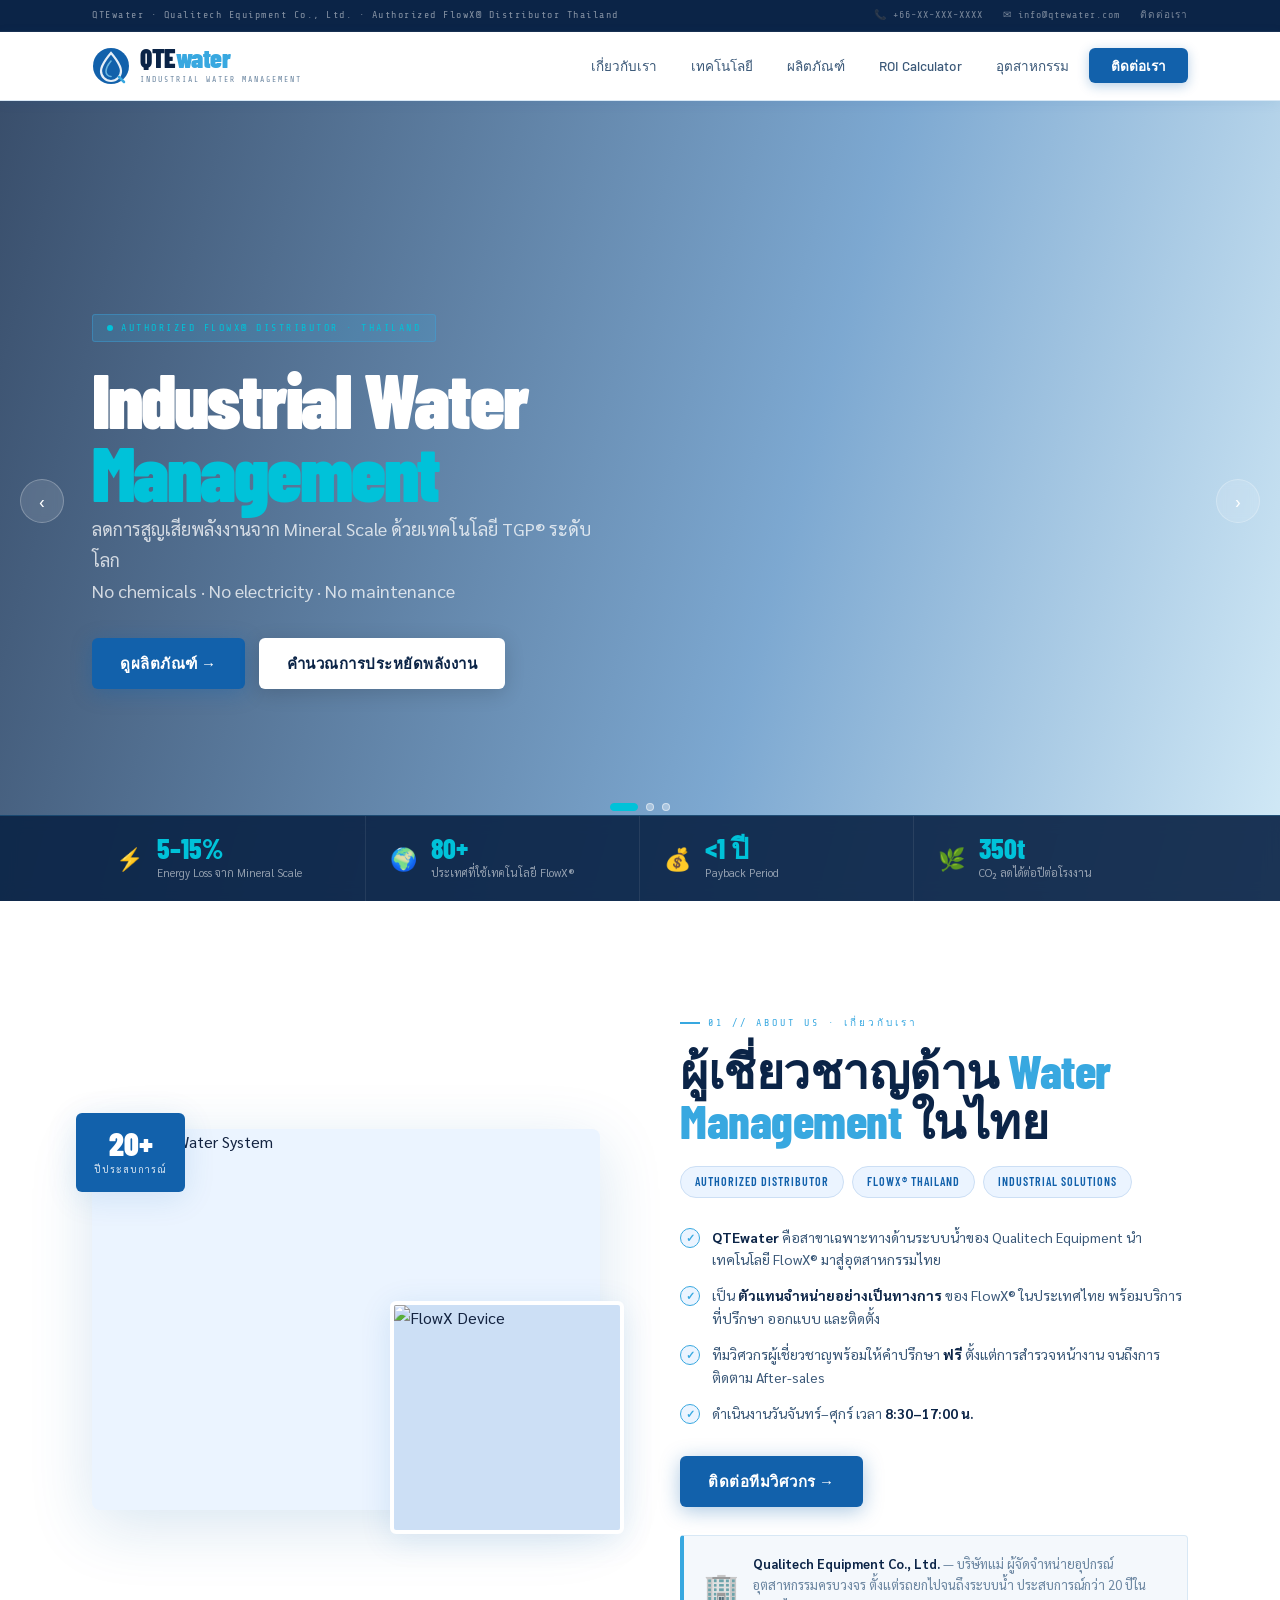
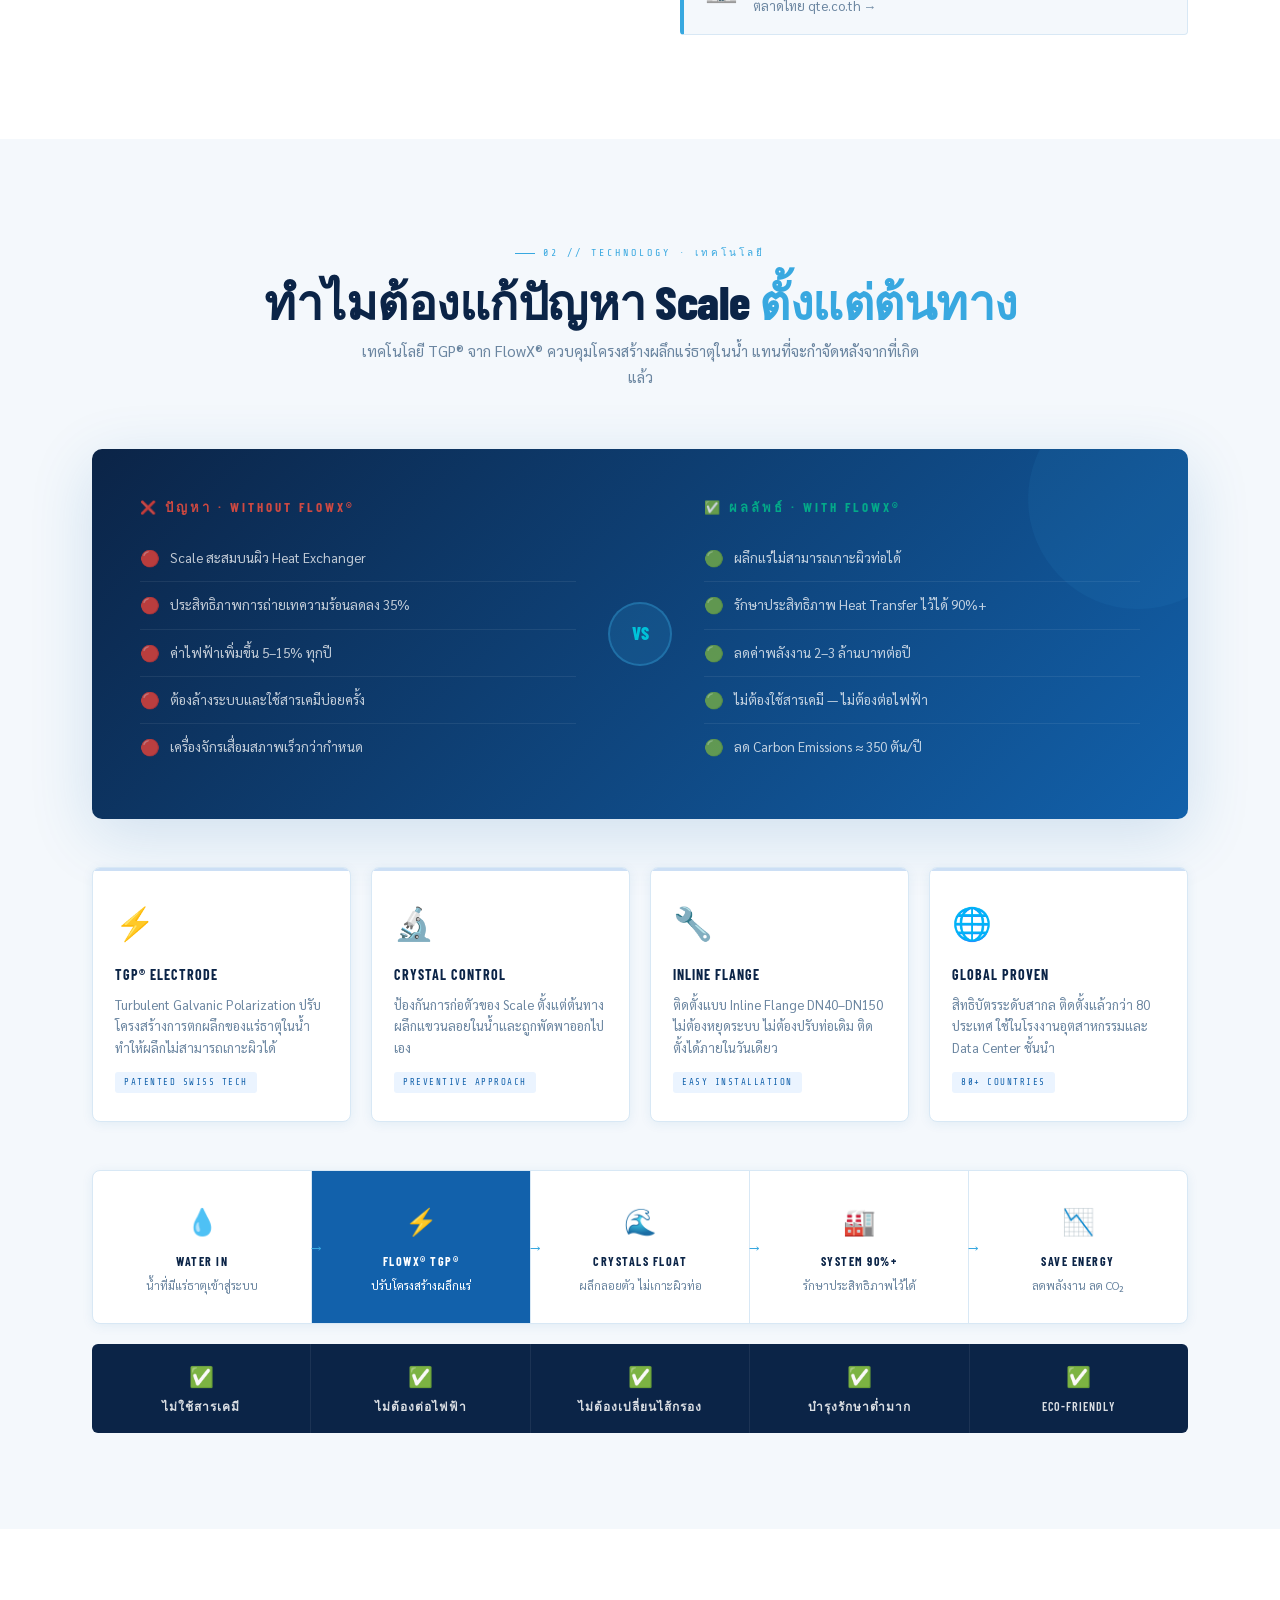
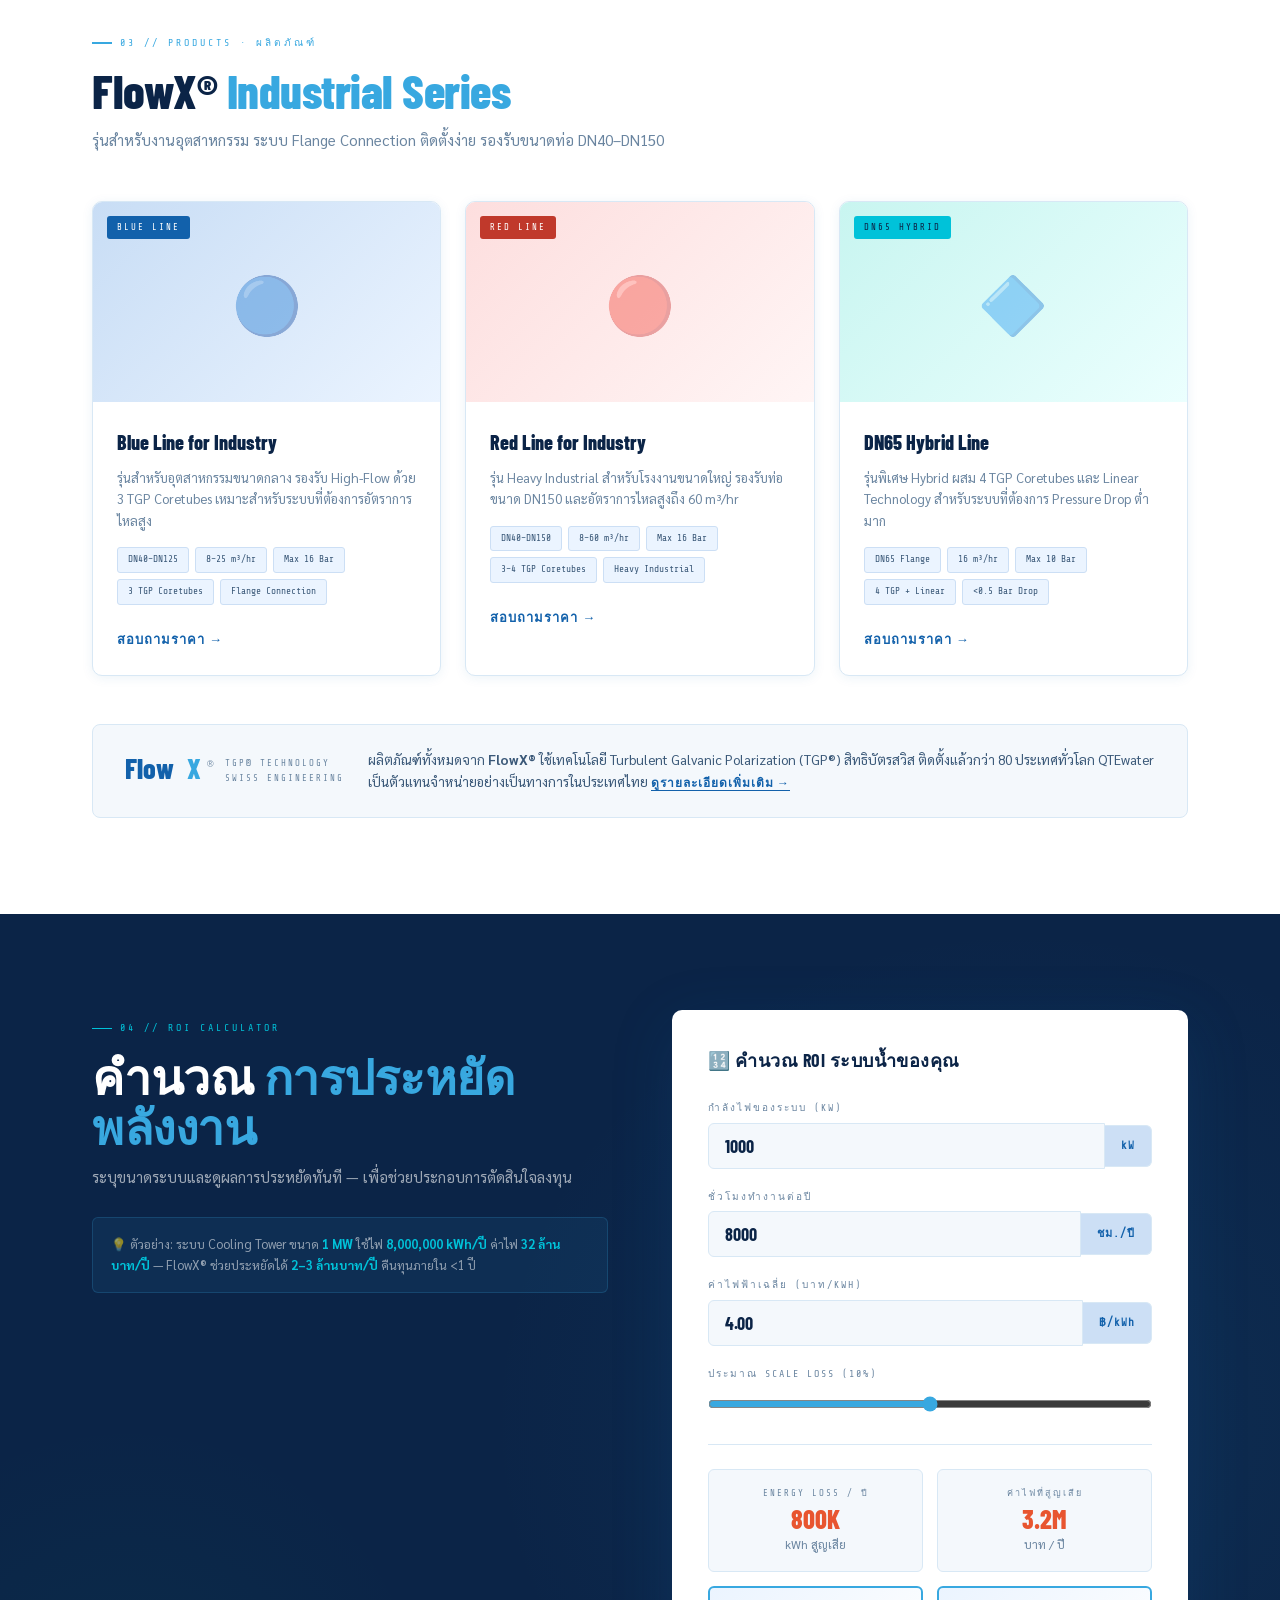
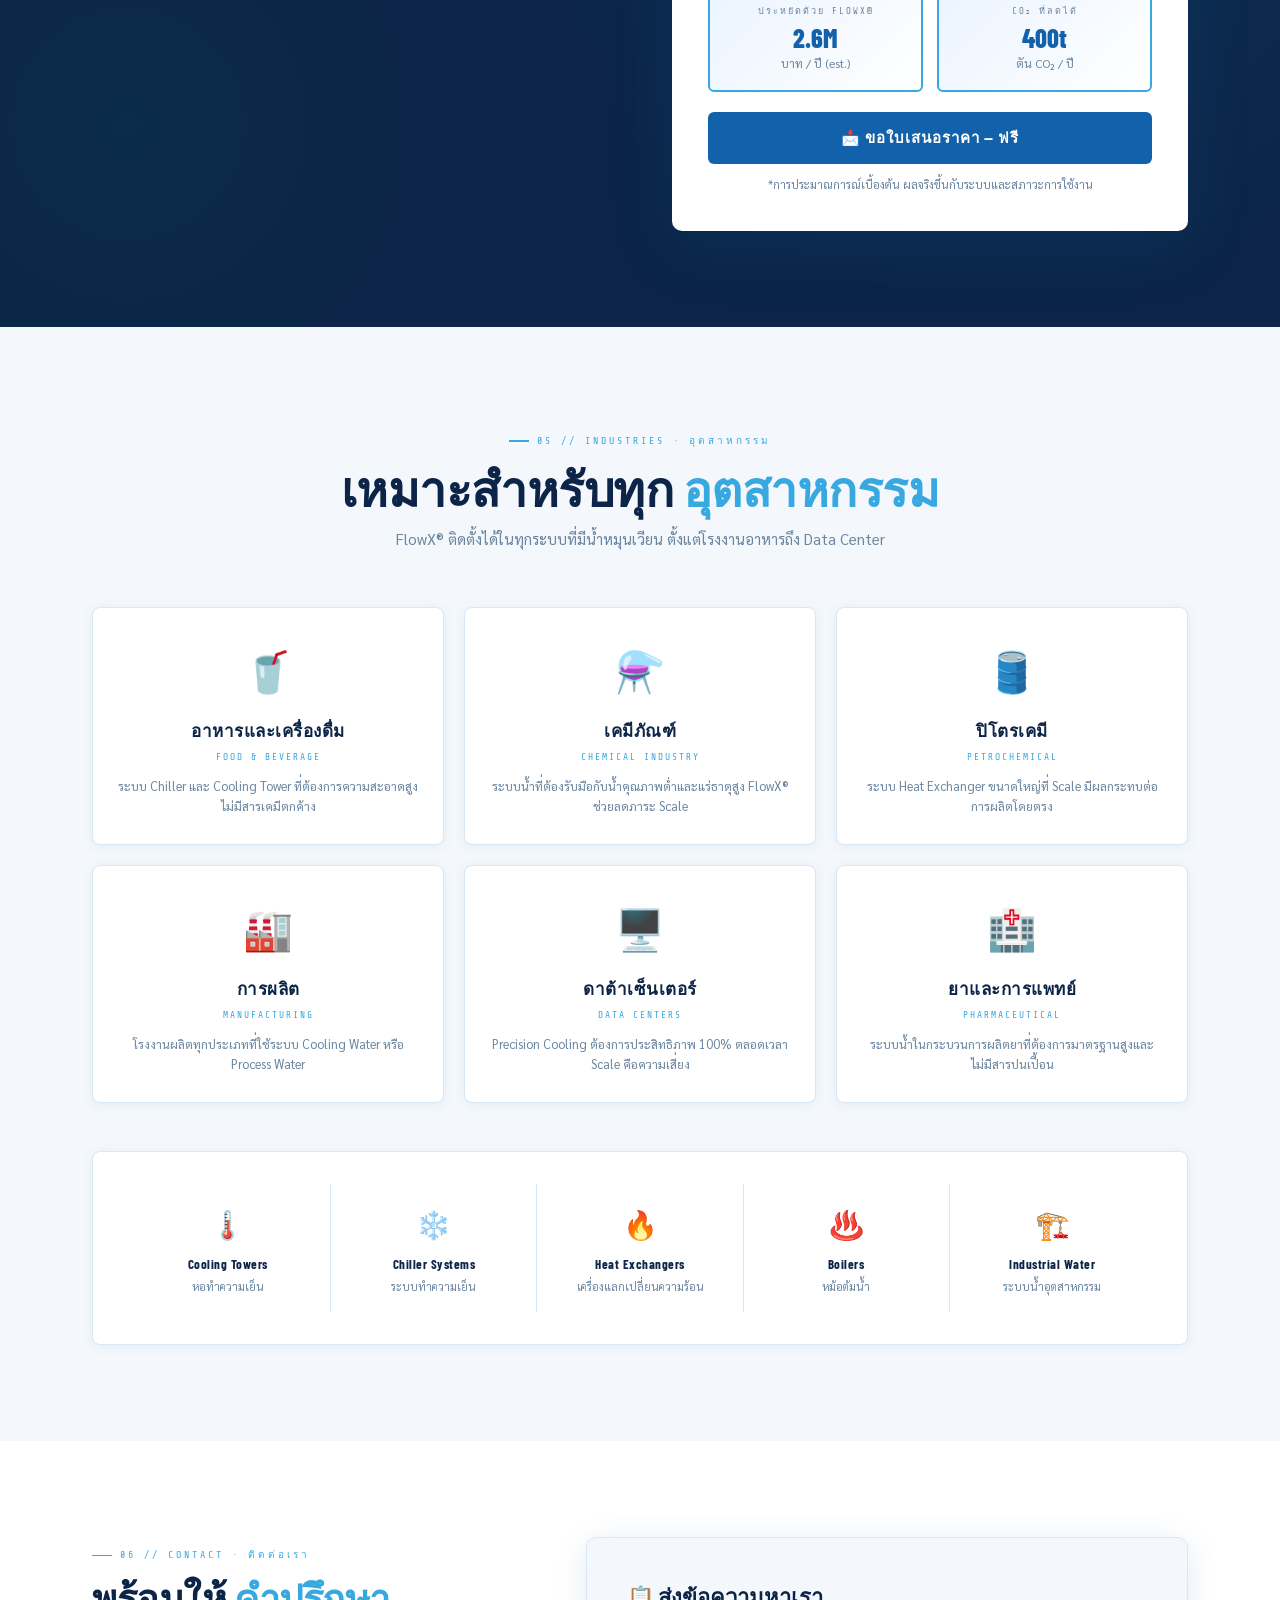
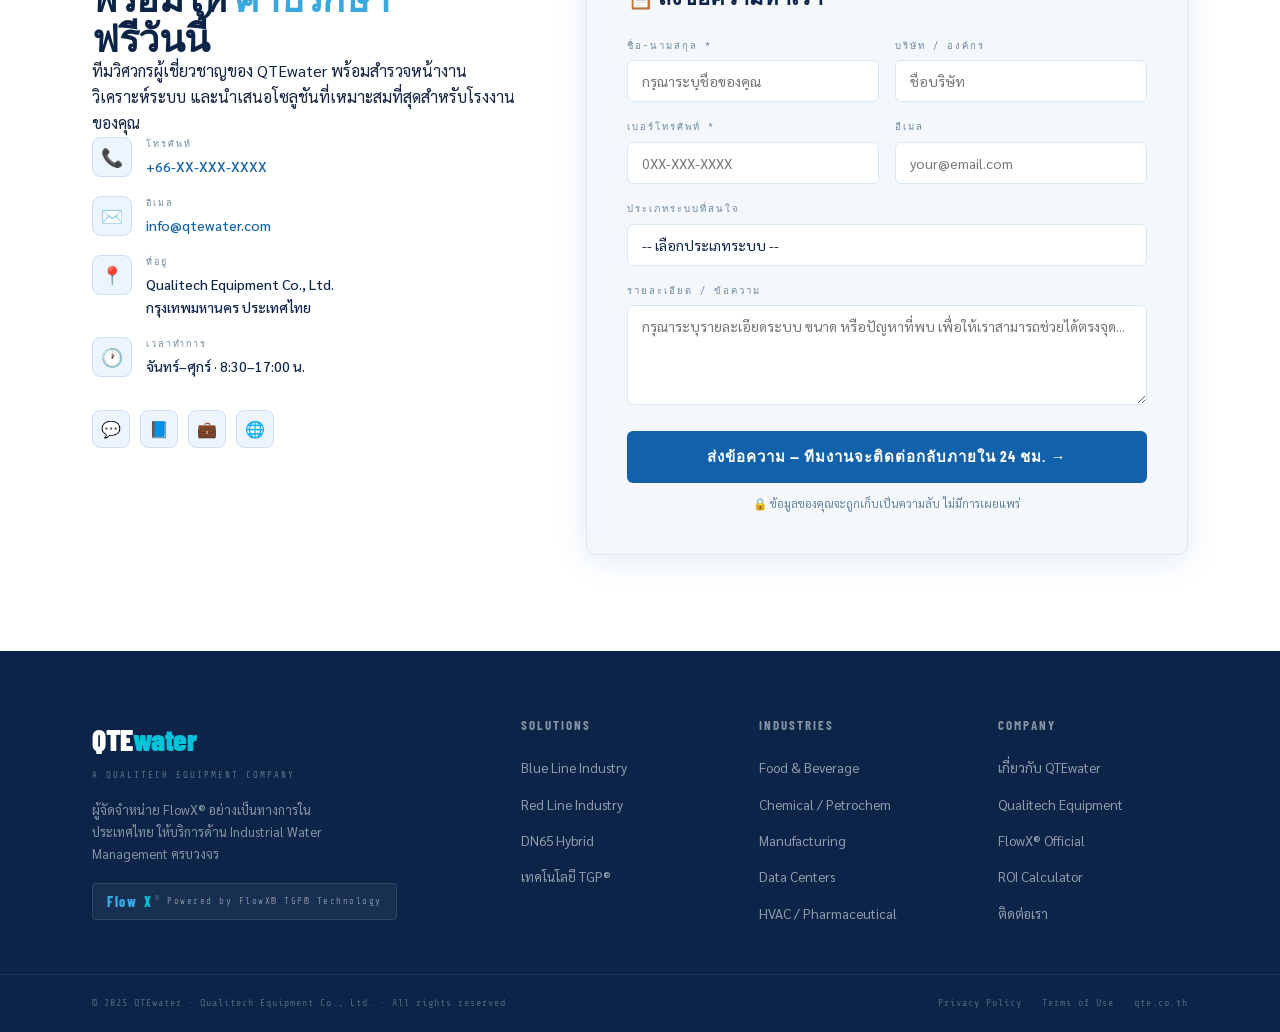
==== index.html @ 21043c5b "Add files via upload" ====
<!DOCTYPE html>
<html lang="th">
<head>
<meta charset="UTF-8">
<meta name="viewport" content="width=device-width, initial-scale=1.0">
<meta name="description" content="QTEwater — Industrial Water Management Solutions. ตัวแทนจำหน่าย FlowX® อย่างเป็นทางการในประเทศไทย โดย Qualitech Equipment">
<meta property="og:title" content="QTEwater · Industrial Water Management">
<meta property="og:description" content="Authorized FlowX® Distributor Thailand — ลดพลังงาน ลด Scale ลด CO₂">
<meta property="og:type" content="website">
<title>QTEwater · Industrial Water Management</title>
<link rel="preconnect" href="https://fonts.googleapis.com">
<link href="https://fonts.googleapis.com/css2?family=Barlow+Condensed:wght@300;400;600;700;800;900&family=Barlow:wght@300;400;500;600&family=Sarabun:wght@300;400;500;600;700&family=Share+Tech+Mono&display=swap" rel="stylesheet">
<style>
/* ═══════════════════════════════════════════════
   TOKENS
═══════════════════════════════════════════════ */
:root {
  --white:    #FFFFFF;
  --offwhite: #F4F8FC;
  --cloud:    #EBF4FF;
  --ltblue:   #CCDFF5;
  --sky:      #38A8E0;
  --blue:     #1261AB;
  --navy:     #0B2447;
  --ink:      #132340;
  --steel:    #3A5878;
  --grey:     #6A85A0;
  --midgrey:  #A8BDD0;
  --rule:     #D8E8F5;
  --cyan:     #00C2D9;
  --green:    #00B87A;
  --warn:     #E85530;

  --font-display: 'Barlow Condensed', sans-serif;
  --font-body:    'Barlow', sans-serif;
  --font-thai:    'Sarabun', sans-serif;
  --font-mono:    'Share Tech Mono', monospace;

  --radius:   6px;
  --shadow-sm: 0 2px 12px rgba(18,97,171,.08);
  --shadow-md: 0 6px 32px rgba(18,97,171,.12);
  --shadow-lg: 0 16px 64px rgba(18,97,171,.16);
  --transition: .25s cubic-bezier(.4,0,.2,1);
}

/* ── RESET ── */
*, *::before, *::after { margin:0; padding:0; box-sizing:border-box; }
html { scroll-behavior: smooth; }
body { background:var(--white); color:var(--ink); font-family:var(--font-thai); line-height:1.65; overflow-x:hidden; }
a { text-decoration:none; color:inherit; }
img { display:block; max-width:100%; }
ul { list-style:none; }
button { cursor:pointer; border:none; background:none; font-family:inherit; }
::-webkit-scrollbar { width:4px; }
::-webkit-scrollbar-track { background:var(--offwhite); }
::-webkit-scrollbar-thumb { background:var(--sky); border-radius:2px; }

/* ── UTILITY ── */
.container { max-width:1160px; margin:0 auto; padding:0 32px; }
.section-label {
  display:inline-flex; align-items:center; gap:8px;
  font-family:var(--font-mono); font-size:10px; letter-spacing:3px;
  text-transform:uppercase; color:var(--sky);
  margin-bottom:14px;
}
.section-label::before { content:''; width:20px; height:1.5px; background:var(--sky); }
.section-title {
  font-family:var(--font-display);
  font-size:clamp(30px,4vw,48px); font-weight:800;
  line-height:1.05; letter-spacing:-.5px;
  color:var(--navy);
}
.section-title em { color:var(--sky); font-style:normal; }
.section-sub {
  font-family:var(--font-thai);
  font-size:15px; color:var(--grey);
  max-width:580px; margin-top:12px; line-height:1.7;
}

/* ── BUTTONS ── */
.btn {
  display:inline-flex; align-items:center; gap:8px;
  padding:13px 28px; border-radius:var(--radius);
  font-family:var(--font-display); font-size:15px; font-weight:700;
  letter-spacing:.5px; text-transform:uppercase;
  transition:var(--transition);
}
.btn-primary {
  background:var(--blue); color:var(--white);
  box-shadow: 0 4px 20px rgba(18,97,171,.35);
}
.btn-primary:hover { background:var(--sky); transform:translateY(-2px); box-shadow:0 8px 28px rgba(18,97,171,.45); }
.btn-outline {
  background:transparent; color:var(--blue);
  border:1.5px solid var(--blue);
}
.btn-outline:hover { background:var(--blue); color:var(--white); transform:translateY(-2px); }
.btn-white {
  background:var(--white); color:var(--navy);
  box-shadow:0 4px 20px rgba(0,0,0,.15);
}
.btn-white:hover { background:var(--offwhite); transform:translateY(-2px); }

/* ── SCROLL REVEAL ── */
.reveal { opacity:0; transform:translateY(28px); transition:opacity .6s ease, transform .6s ease; }
.reveal.visible { opacity:1; transform:translateY(0); }
.reveal-delay-1 { transition-delay:.1s; }
.reveal-delay-2 { transition-delay:.2s; }
.reveal-delay-3 { transition-delay:.3s; }
.reveal-delay-4 { transition-delay:.4s; }

/* ═══════════════════════════════════════════════
   TOPBAR
═══════════════════════════════════════════════ */
.topbar {
  background:var(--navy);
  padding:7px 0;
  border-bottom:1px solid rgba(255,255,255,.06);
}
.topbar .container {
  display:flex; justify-content:space-between; align-items:center;
}
.topbar p {
  font-family:var(--font-mono); font-size:10px; letter-spacing:1.5px;
  color:rgba(255,255,255,.5);
}
.topbar-right { display:flex; gap:20px; }
.topbar-right a {
  font-family:var(--font-mono); font-size:10px; letter-spacing:1px;
  color:rgba(255,255,255,.45); transition:color .2s;
}
.topbar-right a:hover { color:var(--cyan); }

/* ═══════════════════════════════════════════════
   NAV
═══════════════════════════════════════════════ */
.nav {
  position:sticky; top:0; z-index:200;
  background:rgba(255,255,255,.95);
  backdrop-filter:blur(12px);
  border-bottom:1px solid var(--rule);
  box-shadow:var(--shadow-sm);
  transition:box-shadow var(--transition);
}
.nav-inner {
  display:flex; align-items:center; justify-content:space-between;
  height:68px;
}
/* Logo */
.nav-logo { display:flex; align-items:center; gap:10px; }
.nav-logo .brand-name {
  font-family:var(--font-display);
  font-size:26px; font-weight:900;
  letter-spacing:-.5px; color:var(--navy);
  line-height:1;
}
.nav-logo .brand-name span { color:var(--sky); }
.nav-logo .brand-sub {
  font-family:var(--font-mono); font-size:8px;
  letter-spacing:2px; color:var(--grey);
  text-transform:uppercase; margin-top:2px;
}
/* Nav links */
.nav-links {
  display:flex; align-items:center; gap:6px;
}
.nav-links a {
  font-family:var(--font-body); font-size:13.5px; font-weight:500;
  color:var(--steel); padding:6px 14px; border-radius:4px;
  transition:color var(--transition), background var(--transition);
  white-space:nowrap;
}
.nav-links a:hover { color:var(--blue); background:var(--cloud); }
.nav-links a.active { color:var(--blue); font-weight:600; }
.nav-contact {
  padding:9px 22px !important;
  background:var(--blue) !important; color:var(--white) !important;
  border-radius:var(--radius) !important; font-weight:600 !important;
  box-shadow:0 3px 12px rgba(18,97,171,.3);
  transition:background var(--transition), transform var(--transition), box-shadow var(--transition) !important;
}
.nav-contact:hover { background:var(--sky) !important; transform:translateY(-1px); box-shadow:0 6px 20px rgba(18,97,171,.4) !important; }
/* Hamburger */
.hamburger { display:none; flex-direction:column; gap:5px; padding:6px; }
.hamburger span { display:block; width:22px; height:2px; background:var(--navy); border-radius:2px; transition:var(--transition); }
.hamburger.open span:nth-child(1) { transform:translateY(7px) rotate(45deg); }
.hamburger.open span:nth-child(2) { opacity:0; }
.hamburger.open span:nth-child(3) { transform:translateY(-7px) rotate(-45deg); }
/* Mobile nav */
.nav-mobile {
  display:none; position:fixed; inset:0; top:68px;
  background:var(--white); z-index:199;
  flex-direction:column; padding:32px;
  border-top:2px solid var(--sky);
  gap:4px;
}
.nav-mobile.open { display:flex; }
.nav-mobile a {
  font-family:var(--font-display); font-size:22px; font-weight:700;
  color:var(--navy); padding:14px 0;
  border-bottom:1px solid var(--rule);
  transition:color var(--transition);
}
.nav-mobile a:hover { color:var(--sky); }

/* ═══════════════════════════════════════════════
   HERO SLIDER
═══════════════════════════════════════════════ */
.hero {
  position:relative; overflow:hidden;
  height:calc(100vh - 100px); min-height:560px; max-height:820px;
}
.slides { position:relative; width:100%; height:100%; }
.slide {
  position:absolute; inset:0;
  opacity:0; transition:opacity .9s ease;
  display:flex; align-items:center;
}
.slide.active { opacity:1; z-index:2; }
/* Slide backgrounds — replace src with real images */
.slide-img {
  position:absolute; inset:0;
  background-size:cover; background-position:center;
  transition:transform 8s ease;
}
.slide.active .slide-img { transform:scale(1.04); }
/* Overlays per slide */
.slide:nth-child(1) .slide-img {
  background-image: linear-gradient(105deg, rgba(11,36,71,.82) 0%, rgba(18,97,171,.55) 60%, rgba(56,168,224,.2) 100%),
    url('https://images.unsplash.com/photo-1581094794329-c8112a89af12?w=1400&q=80');
}
.slide:nth-child(2) .slide-img {
  background-image: linear-gradient(105deg, rgba(11,36,71,.80) 0%, rgba(0,194,217,.4) 100%),
    url('https://images.unsplash.com/photo-1504328345606-18bbc8c9d7d1?w=1400&q=80');
}
.slide:nth-child(3) .slide-img {
  background-image: linear-gradient(105deg, rgba(11,36,71,.85) 0%, rgba(18,97,171,.6) 100%),
    url('https://images.unsplash.com/photo-1558618666-fcd25c85cd64?w=1400&q=80');
}
.slide-content {
  position:relative; z-index:3;
  max-width:1160px; margin:0 auto; padding:0 32px;
  width:100%;
}
.slide-badge {
  display:inline-flex; align-items:center; gap:8px;
  background:rgba(56,168,224,.2); border:1px solid rgba(56,168,224,.4);
  border-radius:3px; padding:5px 14px; margin-bottom:20px;
  font-family:var(--font-mono); font-size:10px; letter-spacing:2.5px;
  color:var(--cyan); text-transform:uppercase;
}
.slide-badge::before { content:''; width:6px; height:6px; border-radius:50%; background:var(--cyan); animation:blink 2s infinite; }
@keyframes blink { 0%,100%{opacity:1} 50%{opacity:.2} }
.slide-title {
  font-family:var(--font-display);
  font-size:clamp(38px,6vw,78px); font-weight:900;
  line-height:.95; letter-spacing:-2px;
  color:var(--white); margin-bottom:6px;
}
.slide-title em { color:var(--cyan); font-style:normal; display:block; }
.slide-subtitle {
  font-family:var(--font-thai);
  font-size:clamp(14px,1.8vw,18px); color:rgba(255,255,255,.75);
  margin-bottom:32px; max-width:520px; line-height:1.7;
}
.slide-actions { display:flex; gap:14px; flex-wrap:wrap; }
/* Hero stats bar */
.hero-stats {
  position:absolute; bottom:0; left:0; right:0; z-index:10;
  background:rgba(11,36,71,.92);
  backdrop-filter:blur(8px);
  border-top:1px solid rgba(56,168,224,.25);
}
.hero-stats .container {
  display:grid; grid-template-columns:repeat(4,1fr);
  divide-x:1px solid rgba(255,255,255,.1);
}
.stat-item {
  padding:18px 24px;
  border-right:1px solid rgba(255,255,255,.08);
  display:flex; align-items:center; gap:14px;
}
.stat-item:last-child { border-right:none; }
.stat-icon { font-size:22px; }
.stat-num {
  font-family:var(--font-display);
  font-size:28px; font-weight:800; color:var(--cyan); line-height:1;
}
.stat-label { font-size:11px; color:rgba(255,255,255,.55); margin-top:2px; }
/* Slider controls */
.slider-dots {
  position:absolute; bottom:90px; left:50%; transform:translateX(-50%);
  display:flex; gap:8px; z-index:10;
}
.dot {
  width:8px; height:8px; border-radius:50%;
  background:rgba(255,255,255,.35); border:1.5px solid rgba(255,255,255,.5);
  cursor:pointer; transition:var(--transition);
}
.dot.active { background:var(--cyan); border-color:var(--cyan); width:28px; border-radius:4px; }
.slider-arrows {
  position:absolute; top:50%; transform:translateY(-50%);
  width:100%; display:flex; justify-content:space-between;
  padding:0 20px; z-index:10; pointer-events:none;
}
.slider-arrow {
  pointer-events:all;
  width:44px; height:44px; border-radius:50%;
  background:rgba(255,255,255,.12); border:1px solid rgba(255,255,255,.25);
  color:var(--white); font-size:18px;
  display:flex; align-items:center; justify-content:center;
  cursor:pointer; transition:var(--transition); backdrop-filter:blur(4px);
}
.slider-arrow:hover { background:var(--sky); border-color:var(--sky); transform:scale(1.08); }

/* ═══════════════════════════════════════════════
   ABOUT
═══════════════════════════════════════════════ */
.about { padding:96px 0; background:var(--white); }
.about-grid {
  display:grid; grid-template-columns:1fr 1fr; gap:80px; align-items:center;
}
.about-visual {
  position:relative;
}
.about-img-main {
  width:100%; aspect-ratio:4/3; border-radius:8px; overflow:hidden;
  background:var(--cloud);
  box-shadow:var(--shadow-lg);
}
.about-img-main img {
  width:100%; height:100%; object-fit:cover;
}
.about-img-accent {
  position:absolute; bottom:-24px; right:-24px;
  width:46%; aspect-ratio:1;
  border-radius:6px; overflow:hidden;
  background:var(--ltblue);
  border:4px solid var(--white);
  box-shadow:var(--shadow-md);
}
.about-img-accent img { width:100%; height:100%; object-fit:cover; }
.about-badge-float {
  position:absolute; top:-16px; left:-16px;
  background:var(--blue); color:var(--white);
  border-radius:6px; padding:14px 18px;
  box-shadow:var(--shadow-md);
  text-align:center;
}
.about-badge-float .num {
  font-family:var(--font-display); font-size:32px; font-weight:900; line-height:1;
}
.about-badge-float .lbl {
  font-size:10px; opacity:.8; letter-spacing:1px; margin-top:2px;
}
.about-content { padding:8px 0; }
.about-tags { display:flex; flex-wrap:wrap; gap:8px; margin:20px 0 28px; }
.about-tag {
  padding:5px 14px; border-radius:20px;
  background:var(--cloud); border:1px solid var(--ltblue);
  font-family:var(--font-display); font-size:12px; font-weight:600;
  letter-spacing:1px; color:var(--blue); text-transform:uppercase;
}
.about-list { display:flex; flex-direction:column; gap:14px; margin-bottom:32px; }
.about-list-item {
  display:flex; gap:12px; align-items:flex-start;
}
.about-check {
  width:20px; height:20px; border-radius:50%;
  background:var(--cloud); border:1.5px solid var(--sky);
  display:flex; align-items:center; justify-content:center;
  flex-shrink:0; margin-top:2px;
  color:var(--sky); font-size:11px; font-weight:700;
}
.about-list-item p { font-size:14px; color:var(--steel); line-height:1.6; }
.about-list-item strong { color:var(--navy); }
/* Qualitech parent card */
.parent-card {
  margin-top:28px; padding:18px 20px;
  background:var(--offwhite); border:1px solid var(--rule);
  border-left:4px solid var(--sky); border-radius:4px;
  display:flex; gap:14px; align-items:center;
}
.parent-card p { font-size:13px; color:var(--grey); line-height:1.6; }
.parent-card strong { color:var(--navy); }

/* ═══════════════════════════════════════════════
   WHY / TECH
═══════════════════════════════════════════════ */
.why { padding:96px 0; background:var(--offwhite); }
.why-header { text-align:center; margin-bottom:60px; }
.why-header .section-sub { margin:12px auto 0; text-align:center; }
/* Problem vs solution visual */
.problem-bar {
  background:linear-gradient(135deg, var(--navy) 0%, var(--blue) 100%);
  border-radius:10px; padding:48px; margin-bottom:48px;
  display:grid; grid-template-columns:1fr auto 1fr; gap:32px; align-items:center;
  box-shadow:var(--shadow-lg);
  position:relative; overflow:hidden;
}
.problem-bar::before {
  content:''; position:absolute; top:-60px; right:-60px;
  width:220px; height:220px; border-radius:50%;
  background:rgba(56,168,224,.08); pointer-events:none;
}
.pb-side h3 {
  font-family:var(--font-display); font-size:13px; font-weight:700;
  letter-spacing:3px; text-transform:uppercase; margin-bottom:16px;
}
.pb-side.left h3 { color:rgba(255,80,60,.8); }
.pb-side.right h3 { color:rgba(0,194,140,.8); }
.pb-item {
  display:flex; align-items:center; gap:10px;
  padding:10px 0; border-bottom:1px solid rgba(255,255,255,.07);
  font-size:13.5px; color:rgba(255,255,255,.75);
}
.pb-item:last-child { border-bottom:none; }
.pb-item .icon { font-size:16px; }
.pb-vs {
  text-align:center; flex-shrink:0;
}
.pb-vs-circle {
  width:64px; height:64px; border-radius:50%;
  background:rgba(56,168,224,.15); border:2px solid rgba(56,168,224,.35);
  display:flex; align-items:center; justify-content:center;
  font-family:var(--font-display); font-size:18px; font-weight:800;
  color:var(--cyan); margin:0 auto;
}
/* Tech cards */
.tech-grid {
  display:grid; grid-template-columns:repeat(4,1fr); gap:20px;
  margin-bottom:48px;
}
.tech-card {
  background:var(--white); border:1px solid var(--rule);
  border-radius:8px; padding:28px 22px;
  box-shadow:var(--shadow-sm);
  transition:transform var(--transition), box-shadow var(--transition), border-color var(--transition);
  position:relative; overflow:hidden;
}
.tech-card::before {
  content:''; position:absolute; top:0; left:0; right:0;
  height:3px; background:var(--ltblue);
  transition:background var(--transition);
}
.tech-card:hover { transform:translateY(-6px); box-shadow:var(--shadow-md); border-color:var(--sky); }
.tech-card:hover::before { background:var(--sky); }
.tech-card .t-icon { font-size:32px; margin-bottom:14px; }
.tech-card h3 {
  font-family:var(--font-display); font-size:14px; font-weight:700;
  letter-spacing:1px; text-transform:uppercase; color:var(--navy); margin-bottom:8px;
}
.tech-card p { font-size:13px; color:var(--grey); line-height:1.65; }
.tech-tag {
  display:inline-block; margin-top:14px;
  background:var(--cloud); color:var(--blue);
  font-family:var(--font-mono); font-size:9px; letter-spacing:1.5px;
  padding:3px 9px; border-radius:3px; text-transform:uppercase;
}
/* Flow steps */
.flow-steps {
  display:flex; align-items:stretch; gap:0;
  background:var(--white); border:1px solid var(--rule);
  border-radius:8px; overflow:hidden; box-shadow:var(--shadow-sm);
}
.flow-step {
  flex:1; padding:28px 20px; text-align:center;
  border-right:1px solid var(--rule);
  position:relative; transition:background var(--transition);
}
.flow-step:last-child { border-right:none; }
.flow-step:hover { background:var(--cloud); }
.flow-step.highlighted { background:var(--blue); }
.flow-step.highlighted h4,
.flow-step.highlighted p { color:var(--white) !important; }
.flow-step::after {
  content:'→';
  position:absolute; right:-12px; top:50%; transform:translateY(-50%);
  color:var(--sky); font-size:16px; font-weight:700; z-index:2;
}
.flow-step:last-child::after { display:none; }
.flow-step .fs-icon { font-size:26px; margin-bottom:10px; }
.flow-step h4 {
  font-family:var(--font-display); font-size:12px; font-weight:700;
  letter-spacing:1.5px; text-transform:uppercase; color:var(--navy); margin-bottom:6px;
}
.flow-step p { font-size:11.5px; color:var(--grey); line-height:1.5; }
/* No-chem strip */
.no-chem-strip {
  display:flex; gap:0; margin-top:20px;
  background:var(--navy); border-radius:6px; overflow:hidden;
}
.ncs-item {
  flex:1; padding:16px 12px; text-align:center;
  border-right:1px solid rgba(255,255,255,.07);
  display:flex; flex-direction:column; align-items:center; gap:4px;
}
.ncs-item:last-child { border-right:none; }
.ncs-item span { font-size:20px; }
.ncs-item p {
  font-family:var(--font-display); font-size:12px; font-weight:600;
  letter-spacing:1px; text-transform:uppercase; color:rgba(255,255,255,.85);
}

/* ═══════════════════════════════════════════════
   PRODUCTS
═══════════════════════════════════════════════ */
.products { padding:96px 0; background:var(--white); }
.products-header { margin-bottom:48px; }
.products-grid {
  display:grid; grid-template-columns:repeat(3,1fr); gap:24px;
}
.product-card {
  border:1px solid var(--rule); border-radius:10px; overflow:hidden;
  box-shadow:var(--shadow-sm); transition:transform var(--transition), box-shadow var(--transition);
  background:var(--white);
}
.product-card:hover { transform:translateY(-8px); box-shadow:var(--shadow-lg); }
.product-card-img {
  height:200px; background:var(--cloud);
  display:flex; align-items:center; justify-content:center;
  position:relative; overflow:hidden;
}
.product-card-img .placeholder-icon { font-size:56px; opacity:.4; }
.product-card-badge {
  position:absolute; top:14px; left:14px;
  padding:4px 10px; border-radius:3px;
  font-family:var(--font-mono); font-size:9px; letter-spacing:2px; text-transform:uppercase;
  color:var(--white);
}
.badge-blue { background:var(--blue); }
.badge-red  { background:#C0392B; }
.badge-cyan { background:var(--cyan); color:var(--navy); }
.product-card-body { padding:24px; }
.product-card-body h3 {
  font-family:var(--font-display); font-size:20px; font-weight:800;
  color:var(--navy); margin-bottom:8px;
}
.product-card-body p { font-size:13px; color:var(--grey); line-height:1.65; margin-bottom:16px; }
.spec-list { display:flex; flex-wrap:wrap; gap:6px; margin-bottom:20px; }
.spec-chip {
  padding:4px 10px; background:var(--cloud); border:1px solid var(--ltblue);
  border-radius:3px; font-family:var(--font-mono); font-size:9.5px; color:var(--steel);
}
.product-link {
  display:inline-flex; align-items:center; gap:6px;
  font-family:var(--font-display); font-size:13px; font-weight:700;
  letter-spacing:1px; text-transform:uppercase; color:var(--blue);
  transition:gap var(--transition), color var(--transition);
}
.product-link:hover { gap:10px; color:var(--sky); }
/* Powered by FlowX banner */
.powered-banner {
  margin-top:48px; padding:24px 32px;
  background:var(--offwhite); border:1px solid var(--rule);
  border-radius:8px; display:flex; align-items:center; gap:24px;
  flex-wrap:wrap;
}
.powered-banner .pb-logo {
  display:flex; align-items:center; gap:10px; flex-shrink:0;
}
.powered-banner p {
  font-size:13.5px; color:var(--steel); line-height:1.65; flex:1; min-width:240px;
}
.powered-banner a {
  font-family:var(--font-display); font-size:12px; font-weight:700;
  letter-spacing:1px; text-transform:uppercase; color:var(--blue);
  text-decoration:underline; text-underline-offset:3px;
}

/* ═══════════════════════════════════════════════
   ROI CALCULATOR
═══════════════════════════════════════════════ */
.calculator { padding:96px 0; background:var(--navy); position:relative; overflow:hidden; }
.calculator::before {
  content:''; position:absolute; inset:0;
  background:
    radial-gradient(ellipse 60% 70% at 80% 50%, rgba(56,168,224,.08) 0%, transparent 70%),
    radial-gradient(ellipse 40% 50% at 10% 80%, rgba(0,184,122,.05) 0%, transparent 60%);
  pointer-events:none;
}
.calculator-grid {
  display:grid; grid-template-columns:1fr 1fr; gap:64px; align-items:start;
  position:relative; z-index:1;
}
.calc-intro .section-title { color:var(--white); }
.calc-intro .section-label { color:var(--cyan); }
.calc-intro .section-label::before { background:var(--cyan); }
.calc-intro .section-sub { color:rgba(255,255,255,.6); }
.calc-note {
  margin-top:28px; padding:16px 18px;
  background:rgba(56,168,224,.08); border:1px solid rgba(56,168,224,.2);
  border-radius:6px;
}
.calc-note p { font-size:12.5px; color:rgba(255,255,255,.55); line-height:1.65; }
.calc-note strong { color:var(--cyan); }
/* Calculator card */
.calc-card {
  background:var(--white); border-radius:10px;
  padding:36px; box-shadow:var(--shadow-lg);
}
.calc-card h3 {
  font-family:var(--font-display); font-size:18px; font-weight:700;
  color:var(--navy); margin-bottom:24px; letter-spacing:.5px;
}
.calc-field { margin-bottom:20px; }
.calc-field label {
  display:block; font-family:var(--font-mono); font-size:10px;
  letter-spacing:2px; text-transform:uppercase;
  color:var(--grey); margin-bottom:6px;
}
.calc-field-row { display:flex; align-items:center; gap:0; }
.calc-input {
  flex:1; padding:11px 16px;
  background:var(--offwhite); border:1.5px solid var(--rule);
  border-radius:6px 0 0 6px; font-family:var(--font-display);
  font-size:18px; font-weight:700; color:var(--navy);
  outline:none; transition:border-color var(--transition);
}
.calc-input:focus { border-color:var(--sky); }
.calc-unit {
  padding:11px 16px;
  background:var(--ltblue); border:1.5px solid var(--rule); border-left:none;
  border-radius:0 6px 6px 0; font-family:var(--font-mono); font-size:11px;
  color:var(--blue); font-weight:600; letter-spacing:1px; white-space:nowrap;
}
.calc-slider { width:100%; margin-top:8px; accent-color:var(--sky); cursor:pointer; }
.calc-divider { height:1px; background:var(--rule); margin:24px 0; }
.calc-results {
  display:grid; grid-template-columns:1fr 1fr; gap:14px; margin-bottom:20px;
}
.calc-result {
  background:var(--offwhite); border:1px solid var(--rule); border-radius:6px;
  padding:16px; text-align:center;
}
.calc-result.highlight {
  background:linear-gradient(135deg, var(--cloud), var(--white));
  border-color:var(--sky); border-width:2px;
}
.calc-result .r-label {
  font-family:var(--font-mono); font-size:9px; letter-spacing:2px;
  text-transform:uppercase; color:var(--grey); margin-bottom:6px;
}
.calc-result .r-value {
  font-family:var(--font-display); font-size:26px; font-weight:800; line-height:1;
  color:var(--navy);
}
.calc-result.highlight .r-value { color:var(--blue); }
.calc-result .r-unit { font-size:12px; color:var(--grey); margin-top:3px; }
.calc-result.warn .r-value { color:var(--warn); }
.calc-cta {
  width:100%; padding:14px;
  background:var(--blue); color:var(--white);
  border-radius:6px; font-family:var(--font-display);
  font-size:15px; font-weight:700; letter-spacing:1px; text-transform:uppercase;
  transition:background var(--transition), transform var(--transition);
  cursor:pointer; border:none;
}
.calc-cta:hover { background:var(--sky); transform:translateY(-2px); }

/* ═══════════════════════════════════════════════
   INDUSTRIES
═══════════════════════════════════════════════ */
.industries { padding:96px 0; background:var(--offwhite); }
.industries-header { text-align:center; margin-bottom:56px; }
.industries-header .section-sub { margin:12px auto 0; text-align:center; }
.industry-grid {
  display:grid; grid-template-columns:repeat(3,1fr); gap:20px; margin-bottom:48px;
}
.industry-card {
  background:var(--white); border:1px solid var(--rule);
  border-radius:8px; padding:28px 24px;
  box-shadow:var(--shadow-sm); text-align:center;
  transition:transform var(--transition), box-shadow var(--transition), border-color var(--transition);
  cursor:default;
}
.industry-card:hover { transform:translateY(-6px); box-shadow:var(--shadow-md); border-color:var(--sky); }
.industry-card .ind-icon { font-size:40px; margin-bottom:14px; }
.industry-card h3 {
  font-family:var(--font-display); font-size:17px; font-weight:800;
  color:var(--navy); letter-spacing:.5px; margin-bottom:6px;
}
.industry-card .ind-en {
  font-family:var(--font-mono); font-size:9.5px; letter-spacing:2px;
  color:var(--sky); text-transform:uppercase; margin-bottom:10px;
}
.industry-card p { font-size:12.5px; color:var(--grey); line-height:1.6; }
/* Systems strip */
.systems-strip {
  background:var(--white); border:1px solid var(--rule);
  border-radius:8px; padding:32px; display:flex;
  align-items:center; gap:0; box-shadow:var(--shadow-sm);
}
.sys-item {
  flex:1; text-align:center; padding:16px 12px;
  border-right:1px solid var(--rule);
}
.sys-item:last-child { border-right:none; }
.sys-item .sys-icon { font-size:28px; margin-bottom:8px; }
.sys-item p {
  font-family:var(--font-display); font-size:13px; font-weight:700;
  letter-spacing:.5px; color:var(--navy);
}
.sys-item .sys-sub { font-size:11px; color:var(--grey); margin-top:3px; }

/* ═══════════════════════════════════════════════
   CONTACT
═══════════════════════════════════════════════ */
.contact { padding:96px 0; background:var(--white); }
.contact-grid {
  display:grid; grid-template-columns:1fr 1.4fr; gap:64px; align-items:start;
}
.contact-info h2 {
  font-family:var(--font-display); font-size:36px; font-weight:800;
  color:var(--navy); margin-bottom:14px; line-height:1.1;
}
.contact-info .ci-sub { font-size:14px; color:var(--grey); margin-bottom:32px; line-height:1.7; }
.contact-items { display:flex; flex-direction:column; gap:18px; margin-bottom:32px; }
.contact-item {
  display:flex; gap:14px; align-items:flex-start;
}
.ci-icon {
  width:40px; height:40px; border-radius:8px;
  background:var(--cloud); border:1px solid var(--ltblue);
  display:flex; align-items:center; justify-content:center;
  font-size:18px; flex-shrink:0;
}
.ci-text { flex:1; }
.ci-text .label {
  font-family:var(--font-mono); font-size:9px; letter-spacing:2px;
  text-transform:uppercase; color:var(--grey); margin-bottom:3px;
}
.ci-text p { font-size:14px; color:var(--navy); font-weight:500; }
.ci-text a { color:var(--blue); }
/* Social links */
.social-links { display:flex; gap:10px; }
.social-link {
  width:38px; height:38px; border-radius:8px;
  background:var(--cloud); border:1px solid var(--ltblue);
  display:flex; align-items:center; justify-content:center;
  font-size:16px; transition:var(--transition);
  color:var(--steel);
}
.social-link:hover { background:var(--blue); color:var(--white); border-color:var(--blue); transform:translateY(-2px); }
/* Form */
.contact-form {
  background:var(--offwhite); border:1px solid var(--rule);
  border-radius:10px; padding:40px;
  box-shadow:var(--shadow-md);
}
.contact-form h3 {
  font-family:var(--font-display); font-size:22px; font-weight:800;
  color:var(--navy); margin-bottom:24px;
}
.form-row { display:grid; grid-template-columns:1fr 1fr; gap:16px; }
.form-group { margin-bottom:18px; }
.form-group label {
  display:block; font-family:var(--font-mono); font-size:9.5px;
  letter-spacing:2px; text-transform:uppercase; color:var(--grey); margin-bottom:6px;
}
.form-group input,
.form-group select,
.form-group textarea {
  width:100%; padding:11px 14px;
  background:var(--white); border:1.5px solid var(--rule);
  border-radius:6px; font-family:var(--font-thai); font-size:14px; color:var(--navy);
  outline:none; transition:border-color var(--transition), box-shadow var(--transition);
  appearance:none;
}
.form-group input:focus,
.form-group select:focus,
.form-group textarea:focus {
  border-color:var(--sky);
  box-shadow:0 0 0 3px rgba(56,168,224,.12);
}
.form-group textarea { resize:vertical; min-height:100px; }
.form-submit {
  width:100%; padding:14px;
  background:var(--blue); color:var(--white); border:none;
  border-radius:6px; font-family:var(--font-display);
  font-size:15px; font-weight:700; letter-spacing:1px; text-transform:uppercase;
  cursor:pointer; transition:background var(--transition), transform var(--transition);
  display:flex; align-items:center; justify-content:center; gap:8px;
}
.form-submit:hover { background:var(--sky); transform:translateY(-2px); }
.form-note { font-size:11.5px; color:var(--grey); text-align:center; margin-top:12px; }

/* ═══════════════════════════════════════════════
   FOOTER
═══════════════════════════════════════════════ */
.footer { background:var(--navy); color:var(--white); }
.footer-top { padding:64px 0 48px; border-bottom:1px solid rgba(255,255,255,.07); }
.footer-grid {
  display:grid; grid-template-columns:2fr 1fr 1fr 1fr; gap:48px;
}
.footer-brand .brand-name {
  font-family:var(--font-display); font-size:30px; font-weight:900;
  letter-spacing:-.5px; margin-bottom:4px;
}
.footer-brand .brand-name span { color:var(--cyan); }
.footer-brand .brand-sub {
  font-family:var(--font-mono); font-size:9px; letter-spacing:2px;
  color:rgba(255,255,255,.35); text-transform:uppercase; margin-bottom:16px;
}
.footer-brand p { font-size:13px; color:rgba(255,255,255,.5); line-height:1.7; max-width:260px; }
.footer-powered {
  margin-top:18px; padding:10px 14px;
  background:rgba(255,255,255,.05); border:1px solid rgba(255,255,255,.1);
  border-radius:4px; display:inline-flex; align-items:center; gap:8px;
  font-family:var(--font-mono); font-size:9px; letter-spacing:1.5px;
  color:rgba(255,255,255,.45);
}
.footer-col h4 {
  font-family:var(--font-display); font-size:13px; font-weight:700;
  letter-spacing:2px; text-transform:uppercase; color:rgba(255,255,255,.5);
  margin-bottom:18px;
}
.footer-col ul { display:flex; flex-direction:column; gap:10px; }
.footer-col a {
  font-size:13.5px; color:rgba(255,255,255,.55);
  transition:color var(--transition);
}
.footer-col a:hover { color:var(--cyan); }
.footer-bottom {
  padding:20px 0;
  display:flex; justify-content:space-between; align-items:center;
  flex-wrap:wrap; gap:12px;
}
.footer-bottom p {
  font-family:var(--font-mono); font-size:10px; letter-spacing:1px;
  color:rgba(255,255,255,.3);
}
.footer-bottom-links { display:flex; gap:20px; }
.footer-bottom-links a {
  font-family:var(--font-mono); font-size:10px; letter-spacing:1px;
  color:rgba(255,255,255,.3); transition:color var(--transition);
}
.footer-bottom-links a:hover { color:var(--cyan); }

/* ═══════════════════════════════════════════════
   RESPONSIVE
═══════════════════════════════════════════════ */
@media (max-width: 1024px) {
  .tech-grid { grid-template-columns:repeat(2,1fr); }
  .footer-grid { grid-template-columns:1fr 1fr; gap:32px; }
  .calculator-grid { grid-template-columns:1fr; gap:40px; }
}
@media (max-width: 768px) {
  .nav-links { display:none; }
  .hamburger { display:flex; }
  .about-grid { grid-template-columns:1fr; gap:40px; }
  .about-img-accent, .about-badge-float { display:none; }
  .products-grid { grid-template-columns:1fr; }
  .industry-grid { grid-template-columns:1fr 1fr; }
  .contact-grid { grid-template-columns:1fr; gap:32px; }
  .hero-stats .container { grid-template-columns:repeat(2,1fr); }
  .problem-bar { grid-template-columns:1fr; }
  .pb-vs { display:none; }
  .flow-steps { flex-direction:column; }
  .flow-step::after { content:'↓'; right:50%; bottom:-14px; top:auto; transform:translateX(50%); }
  .systems-strip { flex-direction:column; }
  .sys-item { border-right:none; border-bottom:1px solid var(--rule); }
  .sys-item:last-child { border-bottom:none; }
  .footer-grid { grid-template-columns:1fr; }
  .footer-bottom { flex-direction:column; align-items:flex-start; }
  .form-row { grid-template-columns:1fr; }
  .no-chem-strip { flex-wrap:wrap; }
  .ncs-item { min-width:45%; }
  .topbar { display:none; }
  .slide-title { font-size:36px; }
  .calc-results { grid-template-columns:1fr; }
}
@media (max-width: 480px) {
  .container { padding:0 18px; }
  .industry-grid { grid-template-columns:1fr; }
  .tech-grid { grid-template-columns:1fr; }
}
</style>
</head>
<body>

<!-- ═══════════════════════════════════════════════
   TOPBAR
═══════════════════════════════════════════════ -->
<div class="topbar">
  <div class="container">
    <p>QTEwater · Qualitech Equipment Co., Ltd. · Authorized FlowX® Distributor Thailand</p>
    <div class="topbar-right">
      <a href="tel:+6600000000">📞 +66-XX-XXX-XXXX</a>
      <a href="mailto:info@qtewater.com">✉ info@qtewater.com</a>
      <a href="#contact">ติดต่อเรา</a>
    </div>
  </div>
</div>

<!-- ═══════════════════════════════════════════════
   NAV
═══════════════════════════════════════════════ -->
<nav class="nav" id="main-nav">
  <div class="container nav-inner">
    <!-- Logo -->
    <a href="#" class="nav-logo">
      <svg width="38" height="38" viewBox="0 0 38 38" xmlns="http://www.w3.org/2000/svg">
        <circle cx="19" cy="19" r="18" fill="#1261AB"/>
        <path d="M19 6 C19 6,9 17,9 24 C9 29.5 13.5 34 19 34 C24.5 34 29 29.5 29 24 C29 17 19 6 19 6Z" fill="none" stroke="white" stroke-width="2.2" opacity=".9"/>
        <path d="M19 14 C19 14,14 20,14 24.5 C14 27.2 16.2 29.5 19 29.5" fill="none" stroke="#90D8F5" stroke-width="1.6" stroke-linecap="round" opacity=".7"/>
        <line x1="27" y1="30" x2="32" y2="35" stroke="#38A8E0" stroke-width="2.5" stroke-linecap="round"/>
      </svg>
      <div>
        <div class="brand-name">QTE<span>water</span></div>
        <div class="brand-sub">Industrial Water Management</div>
      </div>
    </a>
    <!-- Links -->
    <ul class="nav-links">
      <li><a href="#about">เกี่ยวกับเรา</a></li>
      <li><a href="#why">เทคโนโลยี</a></li>
      <li><a href="#products">ผลิตภัณฑ์</a></li>
      <li><a href="#calculator">ROI Calculator</a></li>
      <li><a href="#industries">อุตสาหกรรม</a></li>
      <li><a href="#contact" class="nav-contact">ติดต่อเรา</a></li>
    </ul>
    <button class="hamburger" id="hamburger" aria-label="menu">
      <span></span><span></span><span></span>
    </button>
  </div>
</nav>
<!-- Mobile menu -->
<nav class="nav-mobile" id="mobile-menu">
  <a href="#about" class="mobile-link">เกี่ยวกับเรา</a>
  <a href="#why" class="mobile-link">เทคโนโลยี</a>
  <a href="#products" class="mobile-link">ผลิตภัณฑ์</a>
  <a href="#calculator" class="mobile-link">ROI Calculator</a>
  <a href="#industries" class="mobile-link">อุตสาหกรรม</a>
  <a href="#contact" class="mobile-link">ติดต่อเรา</a>
</nav>

<!-- ═══════════════════════════════════════════════
   HERO SLIDER
═══════════════════════════════════════════════ -->
<section class="hero">
  <div class="slides" id="slides">
    <!-- Slide 1 -->
    <div class="slide active">
      <div class="slide-img"></div>
      <div class="slide-content">
        <div class="slide-badge">Authorized FlowX® Distributor · Thailand</div>
        <h1 class="slide-title">
          Industrial Water<em>Management</em>
        </h1>
        <p class="slide-subtitle">ลดการสูญเสียพลังงานจาก Mineral Scale ด้วยเทคโนโลยี TGP® ระดับโลก<br>No chemicals · No electricity · No maintenance</p>
        <div class="slide-actions">
          <a href="#products" class="btn btn-primary">ดูผลิตภัณฑ์ →</a>
          <a href="#calculator" class="btn btn-white">คำนวณการประหยัดพลังงาน</a>
        </div>
      </div>
    </div>
    <!-- Slide 2 -->
    <div class="slide">
      <div class="slide-img"></div>
      <div class="slide-content">
        <div class="slide-badge">Energy Efficiency Solution</div>
        <h1 class="slide-title">
          Scale ทำให้คุณ<em>เสียพลังงาน 5–15%</em>
        </h1>
        <p class="slide-subtitle">ระบบ Cooling Tower, Chiller, Heat Exchanger และ Boiler ของคุณกำลังสูญเสียพลังงานอยู่โดยไม่รู้ตัว FlowX® หยุดมันได้</p>
        <div class="slide-actions">
          <a href="#why" class="btn btn-primary">เรียนรู้เทคโนโลยี →</a>
          <a href="#contact" class="btn btn-white">ขอคำปรึกษาฟรี</a>
        </div>
      </div>
    </div>
    <!-- Slide 3 -->
    <div class="slide">
      <div class="slide-img"></div>
      <div class="slide-content">
        <div class="slide-badge">ESG · Carbon Neutrality · Net Zero</div>
        <h1 class="slide-title">
          ลด CO₂<em>สู่เป้าหมาย Net Zero</em>
        </h1>
        <p class="slide-subtitle">ประหยัดพลังงานได้ 700,000 kWh ต่อปี ลดการปล่อย CO₂ ได้ถึง 350 ตันต่อปี รองรับเป้าหมาย ESG ขององค์กร</p>
        <div class="slide-actions">
          <a href="#calculator" class="btn btn-primary">คำนวณ Carbon Impact →</a>
          <a href="#contact" class="btn btn-white">ติดต่อเรา</a>
        </div>
      </div>
    </div>
  </div>
  <!-- Dots -->
  <div class="slider-dots" id="slider-dots">
    <div class="dot active" data-idx="0"></div>
    <div class="dot" data-idx="1"></div>
    <div class="dot" data-idx="2"></div>
  </div>
  <!-- Arrows -->
  <div class="slider-arrows">
    <button class="slider-arrow" id="prev-btn">‹</button>
    <button class="slider-arrow" id="next-btn">›</button>
  </div>
  <!-- Stats bar -->
  <div class="hero-stats">
    <div class="container">
      <div class="stat-item">
        <div class="stat-icon">⚡</div>
        <div>
          <div class="stat-num">5–15%</div>
          <div class="stat-label">Energy Loss จาก Mineral Scale</div>
        </div>
      </div>
      <div class="stat-item">
        <div class="stat-icon">🌍</div>
        <div>
          <div class="stat-num">80+</div>
          <div class="stat-label">ประเทศที่ใช้เทคโนโลยี FlowX®</div>
        </div>
      </div>
      <div class="stat-item">
        <div class="stat-icon">💰</div>
        <div>
          <div class="stat-num">&lt;1 ปี</div>
          <div class="stat-label">Payback Period</div>
        </div>
      </div>
      <div class="stat-item">
        <div class="stat-icon">🌿</div>
        <div>
          <div class="stat-num">350t</div>
          <div class="stat-label">CO₂ ลดได้ต่อปีต่อโรงงาน</div>
        </div>
      </div>
    </div>
  </div>
</section>

<!-- ═══════════════════════════════════════════════
   ABOUT
═══════════════════════════════════════════════ -->
<section class="about" id="about">
  <div class="container">
    <div class="about-grid">
      <!-- Visual -->
      <div class="about-visual reveal">
        <div class="about-img-main">
          <!-- Replace src with your actual image -->
          <img src="https://images.unsplash.com/photo-1565688534245-05d6b5be184a?w=800&q=80" alt="Industrial Water System" loading="lazy">
        </div>
        <div class="about-img-accent">
          <img src="https://images.unsplash.com/photo-1581578731548-c64695cc6952?w=400&q=80" alt="FlowX Device" loading="lazy">
        </div>
        <div class="about-badge-float">
          <div class="num">20+</div>
          <div class="lbl">ปีประสบการณ์</div>
        </div>
      </div>
      <!-- Content -->
      <div class="about-content reveal reveal-delay-2">
        <div class="section-label">01 // ABOUT US · เกี่ยวกับเรา</div>
        <h2 class="section-title">ผู้เชี่ยวชาญด้าน<em> Water Management</em> ในไทย</h2>
        <div class="about-tags">
          <span class="about-tag">Authorized Distributor</span>
          <span class="about-tag">FlowX® Thailand</span>
          <span class="about-tag">Industrial Solutions</span>
        </div>
        <div class="about-list">
          <div class="about-list-item">
            <div class="about-check">✓</div>
            <p><strong>QTEwater</strong> คือสาขาเฉพาะทางด้านระบบน้ำของ Qualitech Equipment นำเทคโนโลยี FlowX® มาสู่อุตสาหกรรมไทย</p>
          </div>
          <div class="about-list-item">
            <div class="about-check">✓</div>
            <p>เป็น <strong>ตัวแทนจำหน่ายอย่างเป็นทางการ</strong> ของ FlowX® ในประเทศไทย พร้อมบริการที่ปรึกษา ออกแบบ และติดตั้ง</p>
          </div>
          <div class="about-list-item">
            <div class="about-check">✓</div>
            <p>ทีมวิศวกรผู้เชี่ยวชาญพร้อมให้คำปรึกษา <strong>ฟรี</strong> ตั้งแต่การสำรวจหน้างาน จนถึงการติดตาม After-sales</p>
          </div>
          <div class="about-list-item">
            <div class="about-check">✓</div>
            <p>ดำเนินงานวันจันทร์–ศุกร์ เวลา <strong>8:30–17:00 น.</strong></p>
          </div>
        </div>
        <a href="#contact" class="btn btn-primary">ติดต่อทีมวิศวกร →</a>
        <div class="parent-card">
          <div style="font-size:28px; flex-shrink:0;">🏢</div>
          <p><strong>Qualitech Equipment Co., Ltd.</strong> — บริษัทแม่ ผู้จัดจำหน่ายอุปกรณ์อุตสาหกรรมครบวงจร ตั้งแต่รถยกไปจนถึงระบบน้ำ ประสบการณ์กว่า 20 ปีในตลาดไทย <a href="https://www.qte.co.th" target="_blank" rel="noopener">qte.co.th →</a></p>
        </div>
      </div>
    </div>
  </div>
</section>

<!-- ═══════════════════════════════════════════════
   WHY / TECHNOLOGY
═══════════════════════════════════════════════ -->
<section class="why" id="why">
  <div class="container">
    <div class="why-header reveal">
      <div class="section-label">02 // TECHNOLOGY · เทคโนโลยี</div>
      <h2 class="section-title">ทำไมต้องแก้ปัญหา Scale<em> ตั้งแต่ต้นทาง</em></h2>
      <p class="section-sub">เทคโนโลยี TGP® จาก FlowX® ควบคุมโครงสร้างผลึกแร่ธาตุในน้ำ แทนที่จะกำจัดหลังจากที่เกิดแล้ว</p>
    </div>
    <!-- Problem vs Solution -->
    <div class="problem-bar reveal">
      <div class="pb-side left">
        <h3>❌ ปัญหา · Without FlowX®</h3>
        <div class="pb-item"><span class="icon">🔴</span> Scale สะสมบนผิว Heat Exchanger</div>
        <div class="pb-item"><span class="icon">🔴</span> ประสิทธิภาพการถ่ายเทความร้อนลดลง 35%</div>
        <div class="pb-item"><span class="icon">🔴</span> ค่าไฟฟ้าเพิ่มขึ้น 5–15% ทุกปี</div>
        <div class="pb-item"><span class="icon">🔴</span> ต้องล้างระบบและใช้สารเคมีบ่อยครั้ง</div>
        <div class="pb-item"><span class="icon">🔴</span> เครื่องจักรเสื่อมสภาพเร็วกว่ากำหนด</div>
      </div>
      <div class="pb-vs">
        <div class="pb-vs-circle">VS</div>
      </div>
      <div class="pb-side right">
        <h3>✅ ผลลัพธ์ · With FlowX®</h3>
        <div class="pb-item"><span class="icon">🟢</span> ผลึกแร่ไม่สามารถเกาะผิวท่อได้</div>
        <div class="pb-item"><span class="icon">🟢</span> รักษาประสิทธิภาพ Heat Transfer ไว้ได้ 90%+</div>
        <div class="pb-item"><span class="icon">🟢</span> ลดค่าพลังงาน 2–3 ล้านบาทต่อปี</div>
        <div class="pb-item"><span class="icon">🟢</span> ไม่ต้องใช้สารเคมี — ไม่ต้องต่อไฟฟ้า</div>
        <div class="pb-item"><span class="icon">🟢</span> ลด Carbon Emissions ≈ 350 ตัน/ปี</div>
      </div>
    </div>
    <!-- Tech cards -->
    <div class="tech-grid">
      <div class="tech-card reveal reveal-delay-1">
        <div class="t-icon">⚡</div>
        <h3>TGP® Electrode</h3>
        <p>Turbulent Galvanic Polarization ปรับโครงสร้างการตกผลึกของแร่ธาตุในน้ำ ทำให้ผลึกไม่สามารถเกาะผิวได้</p>
        <span class="tech-tag">Patented Swiss Tech</span>
      </div>
      <div class="tech-card reveal reveal-delay-2">
        <div class="t-icon">🔬</div>
        <h3>Crystal Control</h3>
        <p>ป้องกันการก่อตัวของ Scale ตั้งแต่ต้นทาง ผลึกแขวนลอยในน้ำและถูกพัดพาออกไปเอง</p>
        <span class="tech-tag">Preventive Approach</span>
      </div>
      <div class="tech-card reveal reveal-delay-3">
        <div class="t-icon">🔧</div>
        <h3>Inline Flange</h3>
        <p>ติดตั้งแบบ Inline Flange DN40–DN150 ไม่ต้องหยุดระบบ ไม่ต้องปรับท่อเดิม ติดตั้งได้ภายในวันเดียว</p>
        <span class="tech-tag">Easy Installation</span>
      </div>
      <div class="tech-card reveal reveal-delay-4">
        <div class="t-icon">🌐</div>
        <h3>Global Proven</h3>
        <p>สิทธิบัตรระดับสากล ติดตั้งแล้วกว่า 80 ประเทศ ใช้ในโรงงานอุตสาหกรรมและ Data Center ชั้นนำ</p>
        <span class="tech-tag">80+ Countries</span>
      </div>
    </div>
    <!-- Flow steps -->
    <div class="flow-steps reveal">
      <div class="flow-step">
        <div class="fs-icon">💧</div>
        <h4>Water In</h4>
        <p>น้ำที่มีแร่ธาตุเข้าสู่ระบบ</p>
      </div>
      <div class="flow-step highlighted">
        <div class="fs-icon">⚡</div>
        <h4>FlowX® TGP®</h4>
        <p>ปรับโครงสร้างผลึกแร่</p>
      </div>
      <div class="flow-step">
        <div class="fs-icon">🌊</div>
        <h4>Crystals Float</h4>
        <p>ผลึกลอยตัว ไม่เกาะผิวท่อ</p>
      </div>
      <div class="flow-step">
        <div class="fs-icon">🏭</div>
        <h4>System 90%+</h4>
        <p>รักษาประสิทธิภาพไว้ได้</p>
      </div>
      <div class="flow-step">
        <div class="fs-icon">📉</div>
        <h4>Save Energy</h4>
        <p>ลดพลังงาน ลด CO₂</p>
      </div>
    </div>
    <!-- No-chem strip -->
    <div class="no-chem-strip reveal">
      <div class="ncs-item"><span>✅</span><p>ไม่ใช้สารเคมี</p></div>
      <div class="ncs-item"><span>✅</span><p>ไม่ต้องต่อไฟฟ้า</p></div>
      <div class="ncs-item"><span>✅</span><p>ไม่ต้องเปลี่ยนไส้กรอง</p></div>
      <div class="ncs-item"><span>✅</span><p>บำรุงรักษาต่ำมาก</p></div>
      <div class="ncs-item"><span>✅</span><p>ECO-FRIENDLY</p></div>
    </div>
  </div>
</section>

<!-- ═══════════════════════════════════════════════
   PRODUCTS
═══════════════════════════════════════════════ -->
<section class="products" id="products">
  <div class="container">
    <div class="products-header reveal">
      <div class="section-label">03 // PRODUCTS · ผลิตภัณฑ์</div>
      <h2 class="section-title">FlowX® <em>Industrial Series</em></h2>
      <p class="section-sub">รุ่นสำหรับงานอุตสาหกรรม ระบบ Flange Connection ติดตั้งง่าย รองรับขนาดท่อ DN40–DN150</p>
    </div>
    <div class="products-grid">
      <!-- Blue Line -->
      <div class="product-card reveal reveal-delay-1">
        <div class="product-card-img" style="background:linear-gradient(135deg,#C8DDF5,#EBF4FF);">
          <div class="placeholder-icon">🔵</div>
          <span class="product-card-badge badge-blue">Blue Line</span>
        </div>
        <div class="product-card-body">
          <h3>Blue Line for Industry</h3>
          <p>รุ่นสำหรับอุตสาหกรรมขนาดกลาง รองรับ High-Flow ด้วย 3 TGP Coretubes เหมาะสำหรับระบบที่ต้องการอัตราการไหลสูง</p>
          <div class="spec-list">
            <span class="spec-chip">DN40–DN125</span>
            <span class="spec-chip">8–25 m³/hr</span>
            <span class="spec-chip">Max 16 Bar</span>
            <span class="spec-chip">3 TGP Coretubes</span>
            <span class="spec-chip">Flange Connection</span>
          </div>
          <a href="#contact" class="product-link">สอบถามราคา →</a>
        </div>
      </div>
      <!-- Red Line -->
      <div class="product-card reveal reveal-delay-2">
        <div class="product-card-img" style="background:linear-gradient(135deg,#FDDEDE,#FFF5F5);">
          <div class="placeholder-icon">🔴</div>
          <span class="product-card-badge badge-red">Red Line</span>
        </div>
        <div class="product-card-body">
          <h3>Red Line for Industry</h3>
          <p>รุ่น Heavy Industrial สำหรับโรงงานขนาดใหญ่ รองรับท่อขนาด DN150 และอัตราการไหลสูงถึง 60 m³/hr</p>
          <div class="spec-list">
            <span class="spec-chip">DN40–DN150</span>
            <span class="spec-chip">8–60 m³/hr</span>
            <span class="spec-chip">Max 16 Bar</span>
            <span class="spec-chip">3–4 TGP Coretubes</span>
            <span class="spec-chip">Heavy Industrial</span>
          </div>
          <a href="#contact" class="product-link">สอบถามราคา →</a>
        </div>
      </div>
      <!-- DN65 Hybrid -->
      <div class="product-card reveal reveal-delay-3">
        <div class="product-card-img" style="background:linear-gradient(135deg,#C8F5F0,#EBFFFE);">
          <div class="placeholder-icon">🔷</div>
          <span class="product-card-badge badge-cyan">DN65 Hybrid</span>
        </div>
        <div class="product-card-body">
          <h3>DN65 Hybrid Line</h3>
          <p>รุ่นพิเศษ Hybrid ผสม 4 TGP Coretubes และ Linear Technology สำหรับระบบที่ต้องการ Pressure Drop ต่ำมาก</p>
          <div class="spec-list">
            <span class="spec-chip">DN65 Flange</span>
            <span class="spec-chip">16 m³/hr</span>
            <span class="spec-chip">Max 10 Bar</span>
            <span class="spec-chip">4 TGP + Linear</span>
            <span class="spec-chip">&lt;0.5 Bar Drop</span>
          </div>
          <a href="#contact" class="product-link">สอบถามราคา →</a>
        </div>
      </div>
    </div>
    <!-- Powered by banner -->
    <div class="powered-banner reveal">
      <div class="pb-logo">
        <svg width="90" height="28" viewBox="0 0 90 28" xmlns="http://www.w3.org/2000/svg">
          <text x="0" y="22" font-family="'Barlow Condensed',sans-serif" font-size="28" font-weight="800" fill="#1261AB">Flow</text>
          <text x="62" y="22" font-family="'Barlow Condensed',sans-serif" font-size="28" font-weight="800" fill="#38A8E0">X</text>
          <text x="82" y="10" font-family="sans-serif" font-size="9" fill="#6A85A0">®</text>
        </svg>
        <span style="font-family:var(--font-mono);font-size:9px;letter-spacing:2px;color:var(--grey);text-transform:uppercase;">TGP® Technology<br>Swiss Engineering</span>
      </div>
      <p>ผลิตภัณฑ์ทั้งหมดจาก <strong>FlowX®</strong> ใช้เทคโนโลยี Turbulent Galvanic Polarization (TGP®) สิทธิบัตรสวิส ติดตั้งแล้วกว่า 80 ประเทศทั่วโลก QTEwater เป็นตัวแทนจำหน่ายอย่างเป็นทางการในประเทศไทย <a href="https://www.flowx.in.th" target="_blank" rel="noopener">ดูรายละเอียดเพิ่มเติม →</a></p>
    </div>
  </div>
</section>

<!-- ═══════════════════════════════════════════════
   ROI CALCULATOR
═══════════════════════════════════════════════ -->
<section class="calculator" id="calculator">
  <div class="container">
    <div class="calculator-grid">
      <div class="calc-intro reveal">
        <div class="section-label">04 // ROI CALCULATOR</div>
        <h2 class="section-title">คำนวณ<em> การประหยัดพลังงาน</em></h2>
        <p class="section-sub">ระบุขนาดระบบและดูผลการประหยัดทันที — เพื่อช่วยประกอบการตัดสินใจลงทุน</p>
        <div class="calc-note">
          <p>💡 ตัวอย่าง: ระบบ Cooling Tower ขนาด <strong>1 MW</strong> ใช้ไฟ <strong>8,000,000 kWh/ปี</strong> ค่าไฟ <strong>32 ล้านบาท/ปี</strong> — FlowX® ช่วยประหยัดได้ <strong>2–3 ล้านบาท/ปี</strong> คืนทุนภายใน &lt;1 ปี</p>
        </div>
      </div>
      <div class="calc-card reveal reveal-delay-2">
        <h3>🔢 คำนวณ ROI ระบบน้ำของคุณ</h3>
        <div class="calc-field">
          <label>กำลังไฟของระบบ (kW)</label>
          <div class="calc-field-row">
            <input type="number" class="calc-input" id="input-kw" value="1000" min="100" max="50000">
            <div class="calc-unit">kW</div>
          </div>
        </div>
        <div class="calc-field">
          <label>ชั่วโมงทำงานต่อปี</label>
          <div class="calc-field-row">
            <input type="number" class="calc-input" id="input-hours" value="8000" min="1000" max="8760">
            <div class="calc-unit">ชม./ปี</div>
          </div>
        </div>
        <div class="calc-field">
          <label>ค่าไฟฟ้าเฉลี่ย (บาท/kWh)</label>
          <div class="calc-field-row">
            <input type="number" class="calc-input" id="input-rate" value="4.00" min="1" max="10" step="0.1">
            <div class="calc-unit">฿/kWh</div>
          </div>
        </div>
        <div class="calc-field">
          <label>ประมาณ Scale Loss (<span id="loss-pct-label">10</span>%)</label>
          <input type="range" class="calc-slider" id="input-loss" min="5" max="15" value="10">
        </div>
        <div class="calc-divider"></div>
        <div class="calc-results">
          <div class="calc-result warn">
            <div class="r-label">Energy Loss / ปี</div>
            <div class="r-value" id="res-loss-kwh">800,000</div>
            <div class="r-unit">kWh สูญเสีย</div>
          </div>
          <div class="calc-result warn">
            <div class="r-label">ค่าไฟที่สูญเสีย</div>
            <div class="r-value" id="res-loss-thb">3.2M</div>
            <div class="r-unit">บาท / ปี</div>
          </div>
          <div class="calc-result highlight">
            <div class="r-label">ประหยัดด้วย FlowX®</div>
            <div class="r-value" id="res-save-thb">2.6M</div>
            <div class="r-unit">บาท / ปี (est.)</div>
          </div>
          <div class="calc-result highlight">
            <div class="r-label">CO₂ ที่ลดได้</div>
            <div class="r-value" id="res-co2">400t</div>
            <div class="r-unit">ตัน CO₂ / ปี</div>
          </div>
        </div>
        <button class="calc-cta" onclick="document.getElementById('contact').scrollIntoView({behavior:'smooth'})">
          📩 ขอใบเสนอราคา — ฟรี
        </button>
        <p class="form-note">*การประมาณการณ์เบื้องต้น ผลจริงขึ้นกับระบบและสภาวะการใช้งาน</p>
      </div>
    </div>
  </div>
</section>

<!-- ═══════════════════════════════════════════════
   INDUSTRIES
═══════════════════════════════════════════════ -->
<section class="industries" id="industries">
  <div class="container">
    <div class="industries-header reveal">
      <div class="section-label">05 // INDUSTRIES · อุตสาหกรรม</div>
      <h2 class="section-title">เหมาะสำหรับทุก<em> อุตสาหกรรม</em></h2>
      <p class="section-sub">FlowX® ติดตั้งได้ในทุกระบบที่มีน้ำหมุนเวียน ตั้งแต่โรงงานอาหารถึง Data Center</p>
    </div>
    <div class="industry-grid">
      <div class="industry-card reveal reveal-delay-1">
        <div class="ind-icon">🥤</div>
        <h3>อาหารและเครื่องดื่ม</h3>
        <div class="ind-en">Food & Beverage</div>
        <p>ระบบ Chiller และ Cooling Tower ที่ต้องการความสะอาดสูง ไม่มีสารเคมีตกค้าง</p>
      </div>
      <div class="industry-card reveal reveal-delay-2">
        <div class="ind-icon">⚗️</div>
        <h3>เคมีภัณฑ์</h3>
        <div class="ind-en">Chemical Industry</div>
        <p>ระบบน้ำที่ต้องรับมือกับน้ำคุณภาพต่ำและแร่ธาตุสูง FlowX® ช่วยลดภาระ Scale</p>
      </div>
      <div class="industry-card reveal reveal-delay-3">
        <div class="ind-icon">🛢️</div>
        <h3>ปิโตรเคมี</h3>
        <div class="ind-en">Petrochemical</div>
        <p>ระบบ Heat Exchanger ขนาดใหญ่ที่ Scale มีผลกระทบต่อการผลิตโดยตรง</p>
      </div>
      <div class="industry-card reveal reveal-delay-1">
        <div class="ind-icon">🏭</div>
        <h3>การผลิต</h3>
        <div class="ind-en">Manufacturing</div>
        <p>โรงงานผลิตทุกประเภทที่ใช้ระบบ Cooling Water หรือ Process Water</p>
      </div>
      <div class="industry-card reveal reveal-delay-2">
        <div class="ind-icon">🖥️</div>
        <h3>ดาต้าเซ็นเตอร์</h3>
        <div class="ind-en">Data Centers</div>
        <p>Precision Cooling ต้องการประสิทธิภาพ 100% ตลอดเวลา Scale คือความเสี่ยง</p>
      </div>
      <div class="industry-card reveal reveal-delay-3">
        <div class="ind-icon">🏥</div>
        <h3>ยาและการแพทย์</h3>
        <div class="ind-en">Pharmaceutical</div>
        <p>ระบบน้ำในกระบวนการผลิตยาที่ต้องการมาตรฐานสูงและไม่มีสารปนเปื้อน</p>
      </div>
    </div>
    <!-- Systems strip -->
    <div class="systems-strip reveal">
      <div class="sys-item">
        <div class="sys-icon">🌡️</div>
        <p>Cooling Towers</p>
        <div class="sys-sub">หอทำความเย็น</div>
      </div>
      <div class="sys-item">
        <div class="sys-icon">❄️</div>
        <p>Chiller Systems</p>
        <div class="sys-sub">ระบบทำความเย็น</div>
      </div>
      <div class="sys-item">
        <div class="sys-icon">🔥</div>
        <p>Heat Exchangers</p>
        <div class="sys-sub">เครื่องแลกเปลี่ยนความร้อน</div>
      </div>
      <div class="sys-item">
        <div class="sys-icon">♨️</div>
        <p>Boilers</p>
        <div class="sys-sub">หม้อต้มน้ำ</div>
      </div>
      <div class="sys-item">
        <div class="sys-icon">🏗️</div>
        <p>Industrial Water</p>
        <div class="sys-sub">ระบบน้ำอุตสาหกรรม</div>
      </div>
    </div>
  </div>
</section>

<!-- ═══════════════════════════════════════════════
   CONTACT
═══════════════════════════════════════════════ -->
<section class="contact" id="contact">
  <div class="container">
    <div class="contact-grid">
      <!-- Info -->
      <div class="reveal">
        <div class="section-label">06 // CONTACT · ติดต่อเรา</div>
        <h2 class="section-title" style="font-size:clamp(26px,3.5vw,38px);">พร้อมให้<em> คำปรึกษา</em><br>ฟรีวันนี้</h2>
        <p class="ci-sub">ทีมวิศวกรผู้เชี่ยวชาญของ QTEwater พร้อมสำรวจหน้างาน วิเคราะห์ระบบ และนำเสนอโซลูชันที่เหมาะสมที่สุดสำหรับโรงงานของคุณ</p>
        <div class="contact-items">
          <div class="contact-item">
            <div class="ci-icon">📞</div>
            <div class="ci-text">
              <div class="label">โทรศัพท์</div>
              <p><a href="tel:+6600000000">+66-XX-XXX-XXXX</a></p>
            </div>
          </div>
          <div class="contact-item">
            <div class="ci-icon">✉️</div>
            <div class="ci-text">
              <div class="label">อีเมล</div>
              <p><a href="mailto:info@qtewater.com">info@qtewater.com</a></p>
            </div>
          </div>
          <div class="contact-item">
            <div class="ci-icon">📍</div>
            <div class="ci-text">
              <div class="label">ที่อยู่</div>
              <p>Qualitech Equipment Co., Ltd.<br>กรุงเทพมหานคร ประเทศไทย</p>
            </div>
          </div>
          <div class="contact-item">
            <div class="ci-icon">🕐</div>
            <div class="ci-text">
              <div class="label">เวลาทำการ</div>
              <p>จันทร์–ศุกร์ · 8:30–17:00 น.</p>
            </div>
          </div>
        </div>
        <div class="social-links">
          <a href="#" class="social-link" aria-label="LINE">💬</a>
          <a href="#" class="social-link" aria-label="Facebook">📘</a>
          <a href="#" class="social-link" aria-label="LinkedIn">💼</a>
          <a href="https://www.qte.co.th" target="_blank" rel="noopener" class="social-link" aria-label="QTE Website">🌐</a>
        </div>
      </div>
      <!-- Form -->
      <div class="contact-form reveal reveal-delay-2">
        <h3>📋 ส่งข้อความหาเรา</h3>
        <div class="form-row">
          <div class="form-group">
            <label>ชื่อ-นามสกุล *</label>
            <input type="text" placeholder="กรุณาระบุชื่อของคุณ">
          </div>
          <div class="form-group">
            <label>บริษัท / องค์กร</label>
            <input type="text" placeholder="ชื่อบริษัท">
          </div>
        </div>
        <div class="form-row">
          <div class="form-group">
            <label>เบอร์โทรศัพท์ *</label>
            <input type="tel" placeholder="0XX-XXX-XXXX">
          </div>
          <div class="form-group">
            <label>อีเมล</label>
            <input type="email" placeholder="your@email.com">
          </div>
        </div>
        <div class="form-group">
          <label>ประเภทระบบที่สนใจ</label>
          <select>
            <option value="">-- เลือกประเภทระบบ --</option>
            <option>Cooling Tower</option>
            <option>Chiller System</option>
            <option>Heat Exchanger</option>
            <option>Boiler</option>
            <option>อื่น ๆ</option>
          </select>
        </div>
        <div class="form-group">
          <label>รายละเอียด / ข้อความ</label>
          <textarea placeholder="กรุณาระบุรายละเอียดระบบ ขนาด หรือปัญหาที่พบ เพื่อให้เราสามารถช่วยได้ตรงจุด..."></textarea>
        </div>
        <button class="form-submit" type="button">
          ส่งข้อความ — ทีมงานจะติดต่อกลับภายใน 24 ชม. →
        </button>
        <p class="form-note">🔒 ข้อมูลของคุณจะถูกเก็บเป็นความลับ ไม่มีการเผยแพร่</p>
      </div>
    </div>
  </div>
</section>

<!-- ═══════════════════════════════════════════════
   FOOTER
═══════════════════════════════════════════════ -->
<footer class="footer">
  <div class="footer-top">
    <div class="container">
      <div class="footer-grid">
        <!-- Brand -->
        <div class="footer-brand">
          <div class="brand-name">QTE<span>water</span></div>
          <div class="brand-sub">A Qualitech Equipment Company</div>
          <p>ผู้จัดจำหน่าย FlowX® อย่างเป็นทางการในประเทศไทย ให้บริการด้าน Industrial Water Management ครบวงจร</p>
          <div class="footer-powered">
            <svg width="52" height="14" viewBox="0 0 52 14"><text x="0" y="12" font-family="'Barlow Condensed',sans-serif" font-size="14" font-weight="800" fill="#38A8E0">Flow</text><text x="37" y="12" font-family="'Barlow Condensed',sans-serif" font-size="14" font-weight="800" fill="#00C2D9">X</text><text x="48" y="5" font-family="sans-serif" font-size="7" fill="#6A85A0">®</text></svg>
            Powered by FlowX® TGP® Technology
          </div>
        </div>
        <!-- Solutions -->
        <div class="footer-col">
          <h4>Solutions</h4>
          <ul>
            <li><a href="#products">Blue Line Industry</a></li>
            <li><a href="#products">Red Line Industry</a></li>
            <li><a href="#products">DN65 Hybrid</a></li>
            <li><a href="#why">เทคโนโลยี TGP®</a></li>
          </ul>
        </div>
        <!-- Industries -->
        <div class="footer-col">
          <h4>Industries</h4>
          <ul>
            <li><a href="#industries">Food & Beverage</a></li>
            <li><a href="#industries">Chemical / Petrochem</a></li>
            <li><a href="#industries">Manufacturing</a></li>
            <li><a href="#industries">Data Centers</a></li>
            <li><a href="#industries">HVAC / Pharmaceutical</a></li>
          </ul>
        </div>
        <!-- Company -->
        <div class="footer-col">
          <h4>Company</h4>
          <ul>
            <li><a href="#about">เกี่ยวกับ QTEwater</a></li>
            <li><a href="https://www.qte.co.th" target="_blank" rel="noopener">Qualitech Equipment</a></li>
            <li><a href="https://www.flowx.in.th" target="_blank" rel="noopener">FlowX® Official</a></li>
            <li><a href="#calculator">ROI Calculator</a></li>
            <li><a href="#contact">ติดต่อเรา</a></li>
          </ul>
        </div>
      </div>
    </div>
  </div>
  <div class="container">
    <div class="footer-bottom">
      <p>© 2025 QTEwater · Qualitech Equipment Co., Ltd. · All rights reserved</p>
      <div class="footer-bottom-links">
        <a href="#">Privacy Policy</a>
        <a href="#">Terms of Use</a>
        <a href="https://www.qte.co.th" target="_blank" rel="noopener">qte.co.th</a>
      </div>
    </div>
  </div>
</footer>

<!-- ═══════════════════════════════════════════════
   JAVASCRIPT
═══════════════════════════════════════════════ -->
<script>
/* ── HAMBURGER ── */
const ham = document.getElementById('hamburger');
const mobileMenu = document.getElementById('mobile-menu');
ham.addEventListener('click', () => {
  ham.classList.toggle('open');
  mobileMenu.classList.toggle('open');
  document.body.style.overflow = mobileMenu.classList.contains('open') ? 'hidden' : '';
});
document.querySelectorAll('.mobile-link').forEach(l => {
  l.addEventListener('click', () => {
    ham.classList.remove('open');
    mobileMenu.classList.remove('open');
    document.body.style.overflow = '';
  });
});

/* ── SLIDER ── */
let current = 0;
const slides = document.querySelectorAll('.slide');
const dots   = document.querySelectorAll('.dot');
let autoTimer;

function goTo(n) {
  slides[current].classList.remove('active');
  dots[current].classList.remove('active');
  current = (n + slides.length) % slides.length;
  slides[current].classList.add('active');
  dots[current].classList.add('active');
}
function startAuto() {
  clearInterval(autoTimer);
  autoTimer = setInterval(() => goTo(current + 1), 5500);
}
document.getElementById('next-btn').addEventListener('click', () => { goTo(current + 1); startAuto(); });
document.getElementById('prev-btn').addEventListener('click', () => { goTo(current - 1); startAuto(); });
dots.forEach(d => d.addEventListener('click', () => { goTo(+d.dataset.idx); startAuto(); }));
startAuto();

/* ── SCROLL REVEAL ── */
const revealEls = document.querySelectorAll('.reveal');
const observer = new IntersectionObserver((entries) => {
  entries.forEach(e => { if (e.isIntersecting) { e.target.classList.add('visible'); observer.unobserve(e.target); } });
}, { threshold: 0.12 });
revealEls.forEach(el => observer.observe(el));

/* ── NAV ACTIVE SECTION ── */
const sections = document.querySelectorAll('section[id]');
const navLinks = document.querySelectorAll('.nav-links a');
window.addEventListener('scroll', () => {
  let current = '';
  sections.forEach(s => { if (window.scrollY >= s.offsetTop - 120) current = s.id; });
  navLinks.forEach(a => {
    a.classList.toggle('active', a.getAttribute('href') === '#' + current);
  });
}, { passive: true });

/* ── ROI CALCULATOR ── */
function calc() {
  const kw    = parseFloat(document.getElementById('input-kw').value)    || 1000;
  const hrs   = parseFloat(document.getElementById('input-hours').value) || 8000;
  const rate  = parseFloat(document.getElementById('input-rate').value)  || 4.0;
  const lossPct = parseFloat(document.getElementById('input-loss').value) / 100;

  document.getElementById('loss-pct-label').textContent = Math.round(lossPct * 100);

  const totalKwh   = kw * hrs;
  const lossKwh    = totalKwh * lossPct;
  const lossThb    = lossKwh * rate;
  const saveThb    = lossThb * 0.82; // ~80% recoverable
  const co2        = lossKwh * 0.0005; // 0.5 kg CO2/kWh approx

  const fmt = (n) => n >= 1e6 ? (n/1e6).toFixed(1)+'M' : n >= 1e3 ? (n/1e3).toFixed(0)+'K' : Math.round(n).toLocaleString();

  document.getElementById('res-loss-kwh').textContent = fmt(lossKwh);
  document.getElementById('res-loss-thb').textContent = fmt(lossThb);
  document.getElementById('res-save-thb').textContent = fmt(saveThb);
  document.getElementById('res-co2').textContent      = fmt(co2) + 't';
}
['input-kw','input-hours','input-rate','input-loss'].forEach(id => {
  document.getElementById(id).addEventListener('input', calc);
});
calc(); // init
</script>
</body>
</html>
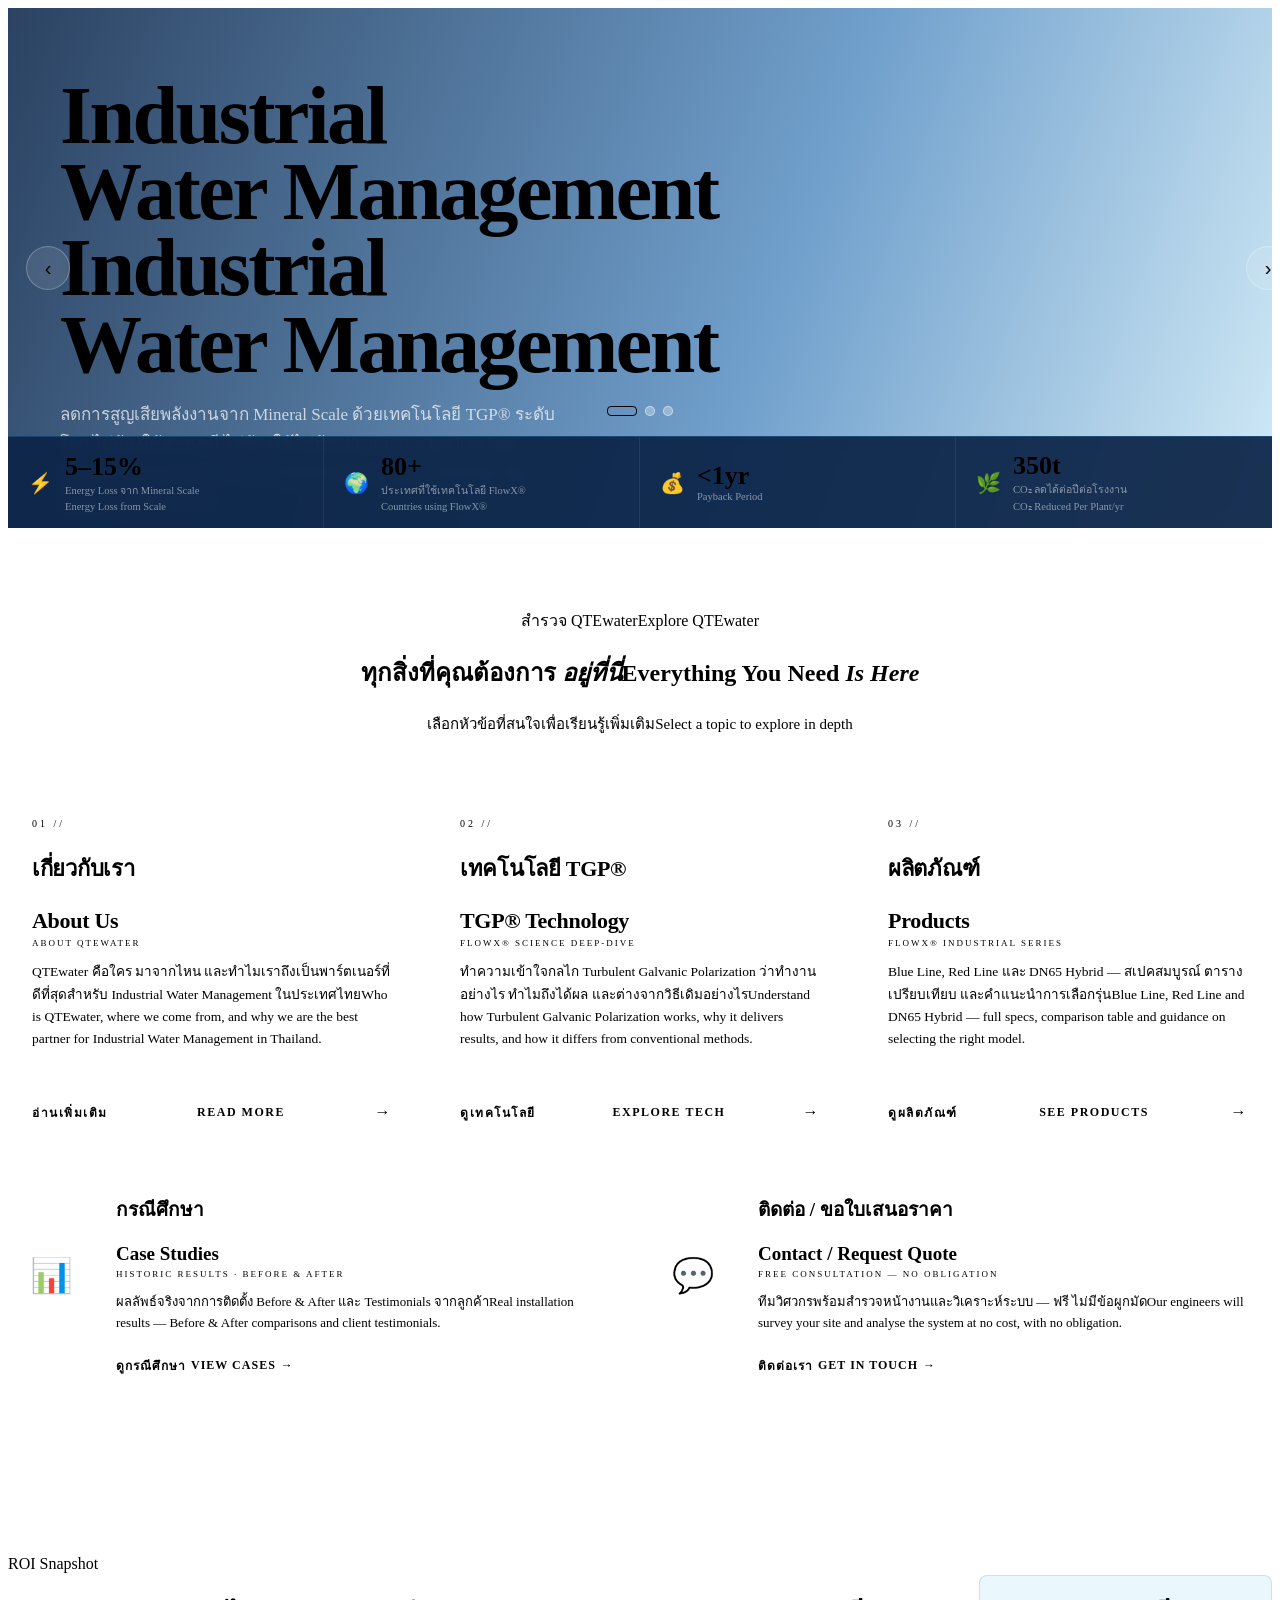
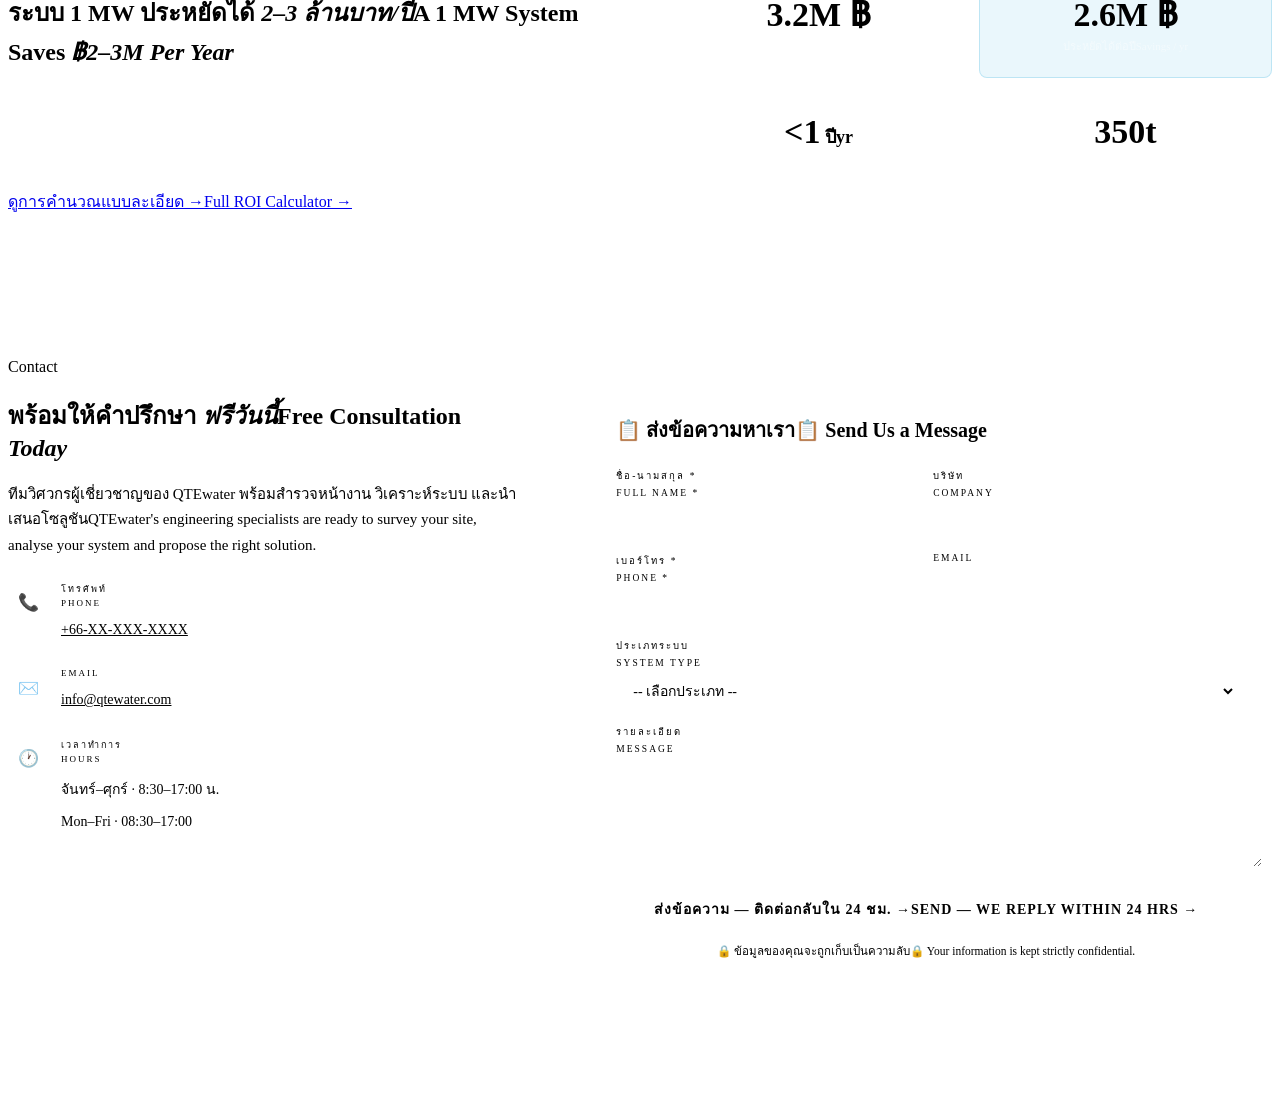
==== commit 38461147: "Add files via upload" ====
--- a/index.html
+++ b/index.html
@@ -1,1673 +1,224 @@
 <!DOCTYPE html>
 <html lang="th">
 <head>
-<meta charset="UTF-8">
-<meta name="viewport" content="width=device-width, initial-scale=1.0">
-<meta name="description" content="QTEwater — Industrial Water Management Solutions. ตัวแทนจำหน่าย FlowX® อย่างเป็นทางการในประเทศไทย โดย Qualitech Equipment">
-<meta property="og:title" content="QTEwater · Industrial Water Management">
-<meta property="og:description" content="Authorized FlowX® Distributor Thailand — ลดพลังงาน ลด Scale ลด CO₂">
-<meta property="og:type" content="website">
+<meta charset="UTF-8"><meta name="viewport" content="width=device-width, initial-scale=1.0">
+<meta name="description" content="QTEwater — Industrial Water Management Solutions. ตัวแทนจำหน่าย FlowX® อย่างเป็นทางการในประเทศไทย">
 <title>QTEwater · Industrial Water Management</title>
-<link rel="preconnect" href="https://fonts.googleapis.com">
-<link href="https://fonts.googleapis.com/css2?family=Barlow+Condensed:wght@300;400;600;700;800;900&family=Barlow:wght@300;400;500;600&family=Sarabun:wght@300;400;500;600;700&family=Share+Tech+Mono&display=swap" rel="stylesheet">
+<link rel="stylesheet" href="_shared/style.css">
 <style>
-/* ═══════════════════════════════════════════════
-   TOKENS
-═══════════════════════════════════════════════ */
-:root {
-  --white:    #FFFFFF;
-  --offwhite: #F4F8FC;
-  --cloud:    #EBF4FF;
-  --ltblue:   #CCDFF5;
-  --sky:      #38A8E0;
-  --blue:     #1261AB;
-  --navy:     #0B2447;
-  --ink:      #132340;
-  --steel:    #3A5878;
-  --grey:     #6A85A0;
-  --midgrey:  #A8BDD0;
-  --rule:     #D8E8F5;
-  --cyan:     #00C2D9;
-  --green:    #00B87A;
-  --warn:     #E85530;
-
-  --font-display: 'Barlow Condensed', sans-serif;
-  --font-body:    'Barlow', sans-serif;
-  --font-thai:    'Sarabun', sans-serif;
-  --font-mono:    'Share Tech Mono', monospace;
-
-  --radius:   6px;
-  --shadow-sm: 0 2px 12px rgba(18,97,171,.08);
-  --shadow-md: 0 6px 32px rgba(18,97,171,.12);
-  --shadow-lg: 0 16px 64px rgba(18,97,171,.16);
-  --transition: .25s cubic-bezier(.4,0,.2,1);
-}
-
-/* ── RESET ── */
-*, *::before, *::after { margin:0; padding:0; box-sizing:border-box; }
-html { scroll-behavior: smooth; }
-body { background:var(--white); color:var(--ink); font-family:var(--font-thai); line-height:1.65; overflow-x:hidden; }
-a { text-decoration:none; color:inherit; }
-img { display:block; max-width:100%; }
-ul { list-style:none; }
-button { cursor:pointer; border:none; background:none; font-family:inherit; }
-::-webkit-scrollbar { width:4px; }
-::-webkit-scrollbar-track { background:var(--offwhite); }
-::-webkit-scrollbar-thumb { background:var(--sky); border-radius:2px; }
-
-/* ── UTILITY ── */
-.container { max-width:1160px; margin:0 auto; padding:0 32px; }
-.section-label {
-  display:inline-flex; align-items:center; gap:8px;
-  font-family:var(--font-mono); font-size:10px; letter-spacing:3px;
-  text-transform:uppercase; color:var(--sky);
-  margin-bottom:14px;
-}
-.section-label::before { content:''; width:20px; height:1.5px; background:var(--sky); }
-.section-title {
-  font-family:var(--font-display);
-  font-size:clamp(30px,4vw,48px); font-weight:800;
-  line-height:1.05; letter-spacing:-.5px;
-  color:var(--navy);
-}
-.section-title em { color:var(--sky); font-style:normal; }
-.section-sub {
-  font-family:var(--font-thai);
-  font-size:15px; color:var(--grey);
-  max-width:580px; margin-top:12px; line-height:1.7;
-}
-
-/* ── BUTTONS ── */
-.btn {
-  display:inline-flex; align-items:center; gap:8px;
-  padding:13px 28px; border-radius:var(--radius);
-  font-family:var(--font-display); font-size:15px; font-weight:700;
-  letter-spacing:.5px; text-transform:uppercase;
-  transition:var(--transition);
-}
-.btn-primary {
-  background:var(--blue); color:var(--white);
-  box-shadow: 0 4px 20px rgba(18,97,171,.35);
-}
-.btn-primary:hover { background:var(--sky); transform:translateY(-2px); box-shadow:0 8px 28px rgba(18,97,171,.45); }
-.btn-outline {
-  background:transparent; color:var(--blue);
-  border:1.5px solid var(--blue);
-}
-.btn-outline:hover { background:var(--blue); color:var(--white); transform:translateY(-2px); }
-.btn-white {
-  background:var(--white); color:var(--navy);
-  box-shadow:0 4px 20px rgba(0,0,0,.15);
-}
-.btn-white:hover { background:var(--offwhite); transform:translateY(-2px); }
-
-/* ── SCROLL REVEAL ── */
-.reveal { opacity:0; transform:translateY(28px); transition:opacity .6s ease, transform .6s ease; }
-.reveal.visible { opacity:1; transform:translateY(0); }
-.reveal-delay-1 { transition-delay:.1s; }
-.reveal-delay-2 { transition-delay:.2s; }
-.reveal-delay-3 { transition-delay:.3s; }
-.reveal-delay-4 { transition-delay:.4s; }
-
-/* ═══════════════════════════════════════════════
-   TOPBAR
-═══════════════════════════════════════════════ */
-.topbar {
-  background:var(--navy);
-  padding:7px 0;
-  border-bottom:1px solid rgba(255,255,255,.06);
-}
-.topbar .container {
-  display:flex; justify-content:space-between; align-items:center;
-}
-.topbar p {
-  font-family:var(--font-mono); font-size:10px; letter-spacing:1.5px;
-  color:rgba(255,255,255,.5);
-}
-.topbar-right { display:flex; gap:20px; }
-.topbar-right a {
-  font-family:var(--font-mono); font-size:10px; letter-spacing:1px;
-  color:rgba(255,255,255,.45); transition:color .2s;
-}
-.topbar-right a:hover { color:var(--cyan); }
-
-/* ═══════════════════════════════════════════════
-   NAV
-═══════════════════════════════════════════════ */
-.nav {
-  position:sticky; top:0; z-index:200;
-  background:rgba(255,255,255,.95);
-  backdrop-filter:blur(12px);
-  border-bottom:1px solid var(--rule);
-  box-shadow:var(--shadow-sm);
-  transition:box-shadow var(--transition);
-}
-.nav-inner {
-  display:flex; align-items:center; justify-content:space-between;
-  height:68px;
-}
-/* Logo */
-.nav-logo { display:flex; align-items:center; gap:10px; }
-.nav-logo .brand-name {
-  font-family:var(--font-display);
-  font-size:26px; font-weight:900;
-  letter-spacing:-.5px; color:var(--navy);
-  line-height:1;
-}
-.nav-logo .brand-name span { color:var(--sky); }
-.nav-logo .brand-sub {
-  font-family:var(--font-mono); font-size:8px;
-  letter-spacing:2px; color:var(--grey);
-  text-transform:uppercase; margin-top:2px;
-}
-/* Nav links */
-.nav-links {
-  display:flex; align-items:center; gap:6px;
-}
-.nav-links a {
-  font-family:var(--font-body); font-size:13.5px; font-weight:500;
-  color:var(--steel); padding:6px 14px; border-radius:4px;
-  transition:color var(--transition), background var(--transition);
-  white-space:nowrap;
-}
-.nav-links a:hover { color:var(--blue); background:var(--cloud); }
-.nav-links a.active { color:var(--blue); font-weight:600; }
-.nav-contact {
-  padding:9px 22px !important;
-  background:var(--blue) !important; color:var(--white) !important;
-  border-radius:var(--radius) !important; font-weight:600 !important;
-  box-shadow:0 3px 12px rgba(18,97,171,.3);
-  transition:background var(--transition), transform var(--transition), box-shadow var(--transition) !important;
-}
-.nav-contact:hover { background:var(--sky) !important; transform:translateY(-1px); box-shadow:0 6px 20px rgba(18,97,171,.4) !important; }
-/* Hamburger */
-.hamburger { display:none; flex-direction:column; gap:5px; padding:6px; }
-.hamburger span { display:block; width:22px; height:2px; background:var(--navy); border-radius:2px; transition:var(--transition); }
-.hamburger.open span:nth-child(1) { transform:translateY(7px) rotate(45deg); }
-.hamburger.open span:nth-child(2) { opacity:0; }
-.hamburger.open span:nth-child(3) { transform:translateY(-7px) rotate(-45deg); }
-/* Mobile nav */
-.nav-mobile {
-  display:none; position:fixed; inset:0; top:68px;
-  background:var(--white); z-index:199;
-  flex-direction:column; padding:32px;
-  border-top:2px solid var(--sky);
-  gap:4px;
-}
-.nav-mobile.open { display:flex; }
-.nav-mobile a {
-  font-family:var(--font-display); font-size:22px; font-weight:700;
-  color:var(--navy); padding:14px 0;
-  border-bottom:1px solid var(--rule);
-  transition:color var(--transition);
-}
-.nav-mobile a:hover { color:var(--sky); }
-
-/* ═══════════════════════════════════════════════
-   HERO SLIDER
-═══════════════════════════════════════════════ */
-.hero {
-  position:relative; overflow:hidden;
-  height:calc(100vh - 100px); min-height:560px; max-height:820px;
-}
-.slides { position:relative; width:100%; height:100%; }
-.slide {
-  position:absolute; inset:0;
-  opacity:0; transition:opacity .9s ease;
-  display:flex; align-items:center;
-}
-.slide.active { opacity:1; z-index:2; }
-/* Slide backgrounds — replace src with real images */
-.slide-img {
-  position:absolute; inset:0;
-  background-size:cover; background-position:center;
-  transition:transform 8s ease;
-}
-.slide.active .slide-img { transform:scale(1.04); }
-/* Overlays per slide */
-.slide:nth-child(1) .slide-img {
-  background-image: linear-gradient(105deg, rgba(11,36,71,.82) 0%, rgba(18,97,171,.55) 60%, rgba(56,168,224,.2) 100%),
-    url('https://images.unsplash.com/photo-1581094794329-c8112a89af12?w=1400&q=80');
-}
-.slide:nth-child(2) .slide-img {
-  background-image: linear-gradient(105deg, rgba(11,36,71,.80) 0%, rgba(0,194,217,.4) 100%),
-    url('https://images.unsplash.com/photo-1504328345606-18bbc8c9d7d1?w=1400&q=80');
-}
-.slide:nth-child(3) .slide-img {
-  background-image: linear-gradient(105deg, rgba(11,36,71,.85) 0%, rgba(18,97,171,.6) 100%),
-    url('https://images.unsplash.com/photo-1558618666-fcd25c85cd64?w=1400&q=80');
-}
-.slide-content {
-  position:relative; z-index:3;
-  max-width:1160px; margin:0 auto; padding:0 32px;
-  width:100%;
-}
-.slide-badge {
-  display:inline-flex; align-items:center; gap:8px;
-  background:rgba(56,168,224,.2); border:1px solid rgba(56,168,224,.4);
-  border-radius:3px; padding:5px 14px; margin-bottom:20px;
-  font-family:var(--font-mono); font-size:10px; letter-spacing:2.5px;
-  color:var(--cyan); text-transform:uppercase;
-}
-.slide-badge::before { content:''; width:6px; height:6px; border-radius:50%; background:var(--cyan); animation:blink 2s infinite; }
-@keyframes blink { 0%,100%{opacity:1} 50%{opacity:.2} }
-.slide-title {
-  font-family:var(--font-display);
-  font-size:clamp(38px,6vw,78px); font-weight:900;
-  line-height:.95; letter-spacing:-2px;
-  color:var(--white); margin-bottom:6px;
-}
-.slide-title em { color:var(--cyan); font-style:normal; display:block; }
-.slide-subtitle {
-  font-family:var(--font-thai);
-  font-size:clamp(14px,1.8vw,18px); color:rgba(255,255,255,.75);
-  margin-bottom:32px; max-width:520px; line-height:1.7;
-}
-.slide-actions { display:flex; gap:14px; flex-wrap:wrap; }
-/* Hero stats bar */
-.hero-stats {
-  position:absolute; bottom:0; left:0; right:0; z-index:10;
-  background:rgba(11,36,71,.92);
-  backdrop-filter:blur(8px);
-  border-top:1px solid rgba(56,168,224,.25);
-}
-.hero-stats .container {
-  display:grid; grid-template-columns:repeat(4,1fr);
-  divide-x:1px solid rgba(255,255,255,.1);
-}
-.stat-item {
-  padding:18px 24px;
-  border-right:1px solid rgba(255,255,255,.08);
-  display:flex; align-items:center; gap:14px;
-}
-.stat-item:last-child { border-right:none; }
-.stat-icon { font-size:22px; }
-.stat-num {
-  font-family:var(--font-display);
-  font-size:28px; font-weight:800; color:var(--cyan); line-height:1;
-}
-.stat-label { font-size:11px; color:rgba(255,255,255,.55); margin-top:2px; }
-/* Slider controls */
-.slider-dots {
-  position:absolute; bottom:90px; left:50%; transform:translateX(-50%);
-  display:flex; gap:8px; z-index:10;
-}
-.dot {
-  width:8px; height:8px; border-radius:50%;
-  background:rgba(255,255,255,.35); border:1.5px solid rgba(255,255,255,.5);
-  cursor:pointer; transition:var(--transition);
-}
-.dot.active { background:var(--cyan); border-color:var(--cyan); width:28px; border-radius:4px; }
-.slider-arrows {
-  position:absolute; top:50%; transform:translateY(-50%);
-  width:100%; display:flex; justify-content:space-between;
-  padding:0 20px; z-index:10; pointer-events:none;
-}
-.slider-arrow {
-  pointer-events:all;
-  width:44px; height:44px; border-radius:50%;
-  background:rgba(255,255,255,.12); border:1px solid rgba(255,255,255,.25);
-  color:var(--white); font-size:18px;
-  display:flex; align-items:center; justify-content:center;
-  cursor:pointer; transition:var(--transition); backdrop-filter:blur(4px);
-}
-.slider-arrow:hover { background:var(--sky); border-color:var(--sky); transform:scale(1.08); }
-
-/* ═══════════════════════════════════════════════
-   ABOUT
-═══════════════════════════════════════════════ */
-.about { padding:96px 0; background:var(--white); }
-.about-grid {
-  display:grid; grid-template-columns:1fr 1fr; gap:80px; align-items:center;
-}
-.about-visual {
-  position:relative;
-}
-.about-img-main {
-  width:100%; aspect-ratio:4/3; border-radius:8px; overflow:hidden;
-  background:var(--cloud);
-  box-shadow:var(--shadow-lg);
-}
-.about-img-main img {
-  width:100%; height:100%; object-fit:cover;
-}
-.about-img-accent {
-  position:absolute; bottom:-24px; right:-24px;
-  width:46%; aspect-ratio:1;
-  border-radius:6px; overflow:hidden;
-  background:var(--ltblue);
-  border:4px solid var(--white);
-  box-shadow:var(--shadow-md);
-}
-.about-img-accent img { width:100%; height:100%; object-fit:cover; }
-.about-badge-float {
-  position:absolute; top:-16px; left:-16px;
-  background:var(--blue); color:var(--white);
-  border-radius:6px; padding:14px 18px;
-  box-shadow:var(--shadow-md);
-  text-align:center;
-}
-.about-badge-float .num {
-  font-family:var(--font-display); font-size:32px; font-weight:900; line-height:1;
-}
-.about-badge-float .lbl {
-  font-size:10px; opacity:.8; letter-spacing:1px; margin-top:2px;
-}
-.about-content { padding:8px 0; }
-.about-tags { display:flex; flex-wrap:wrap; gap:8px; margin:20px 0 28px; }
-.about-tag {
-  padding:5px 14px; border-radius:20px;
-  background:var(--cloud); border:1px solid var(--ltblue);
-  font-family:var(--font-display); font-size:12px; font-weight:600;
-  letter-spacing:1px; color:var(--blue); text-transform:uppercase;
-}
-.about-list { display:flex; flex-direction:column; gap:14px; margin-bottom:32px; }
-.about-list-item {
-  display:flex; gap:12px; align-items:flex-start;
-}
-.about-check {
-  width:20px; height:20px; border-radius:50%;
-  background:var(--cloud); border:1.5px solid var(--sky);
-  display:flex; align-items:center; justify-content:center;
-  flex-shrink:0; margin-top:2px;
-  color:var(--sky); font-size:11px; font-weight:700;
-}
-.about-list-item p { font-size:14px; color:var(--steel); line-height:1.6; }
-.about-list-item strong { color:var(--navy); }
-/* Qualitech parent card */
-.parent-card {
-  margin-top:28px; padding:18px 20px;
-  background:var(--offwhite); border:1px solid var(--rule);
-  border-left:4px solid var(--sky); border-radius:4px;
-  display:flex; gap:14px; align-items:center;
-}
-.parent-card p { font-size:13px; color:var(--grey); line-height:1.6; }
-.parent-card strong { color:var(--navy); }
-
-/* ═══════════════════════════════════════════════
-   WHY / TECH
-═══════════════════════════════════════════════ */
-.why { padding:96px 0; background:var(--offwhite); }
-.why-header { text-align:center; margin-bottom:60px; }
-.why-header .section-sub { margin:12px auto 0; text-align:center; }
-/* Problem vs solution visual */
-.problem-bar {
-  background:linear-gradient(135deg, var(--navy) 0%, var(--blue) 100%);
-  border-radius:10px; padding:48px; margin-bottom:48px;
-  display:grid; grid-template-columns:1fr auto 1fr; gap:32px; align-items:center;
-  box-shadow:var(--shadow-lg);
-  position:relative; overflow:hidden;
-}
-.problem-bar::before {
-  content:''; position:absolute; top:-60px; right:-60px;
-  width:220px; height:220px; border-radius:50%;
-  background:rgba(56,168,224,.08); pointer-events:none;
-}
-.pb-side h3 {
-  font-family:var(--font-display); font-size:13px; font-weight:700;
-  letter-spacing:3px; text-transform:uppercase; margin-bottom:16px;
-}
-.pb-side.left h3 { color:rgba(255,80,60,.8); }
-.pb-side.right h3 { color:rgba(0,194,140,.8); }
-.pb-item {
-  display:flex; align-items:center; gap:10px;
-  padding:10px 0; border-bottom:1px solid rgba(255,255,255,.07);
-  font-size:13.5px; color:rgba(255,255,255,.75);
-}
-.pb-item:last-child { border-bottom:none; }
-.pb-item .icon { font-size:16px; }
-.pb-vs {
-  text-align:center; flex-shrink:0;
-}
-.pb-vs-circle {
-  width:64px; height:64px; border-radius:50%;
-  background:rgba(56,168,224,.15); border:2px solid rgba(56,168,224,.35);
-  display:flex; align-items:center; justify-content:center;
-  font-family:var(--font-display); font-size:18px; font-weight:800;
-  color:var(--cyan); margin:0 auto;
-}
-/* Tech cards */
-.tech-grid {
-  display:grid; grid-template-columns:repeat(4,1fr); gap:20px;
-  margin-bottom:48px;
-}
-.tech-card {
-  background:var(--white); border:1px solid var(--rule);
-  border-radius:8px; padding:28px 22px;
-  box-shadow:var(--shadow-sm);
-  transition:transform var(--transition), box-shadow var(--transition), border-color var(--transition);
-  position:relative; overflow:hidden;
-}
-.tech-card::before {
-  content:''; position:absolute; top:0; left:0; right:0;
-  height:3px; background:var(--ltblue);
-  transition:background var(--transition);
-}
-.tech-card:hover { transform:translateY(-6px); box-shadow:var(--shadow-md); border-color:var(--sky); }
-.tech-card:hover::before { background:var(--sky); }
-.tech-card .t-icon { font-size:32px; margin-bottom:14px; }
-.tech-card h3 {
-  font-family:var(--font-display); font-size:14px; font-weight:700;
-  letter-spacing:1px; text-transform:uppercase; color:var(--navy); margin-bottom:8px;
-}
-.tech-card p { font-size:13px; color:var(--grey); line-height:1.65; }
-.tech-tag {
-  display:inline-block; margin-top:14px;
-  background:var(--cloud); color:var(--blue);
-  font-family:var(--font-mono); font-size:9px; letter-spacing:1.5px;
-  padding:3px 9px; border-radius:3px; text-transform:uppercase;
-}
-/* Flow steps */
-.flow-steps {
-  display:flex; align-items:stretch; gap:0;
-  background:var(--white); border:1px solid var(--rule);
-  border-radius:8px; overflow:hidden; box-shadow:var(--shadow-sm);
-}
-.flow-step {
-  flex:1; padding:28px 20px; text-align:center;
-  border-right:1px solid var(--rule);
-  position:relative; transition:background var(--transition);
-}
-.flow-step:last-child { border-right:none; }
-.flow-step:hover { background:var(--cloud); }
-.flow-step.highlighted { background:var(--blue); }
-.flow-step.highlighted h4,
-.flow-step.highlighted p { color:var(--white) !important; }
-.flow-step::after {
-  content:'→';
-  position:absolute; right:-12px; top:50%; transform:translateY(-50%);
-  color:var(--sky); font-size:16px; font-weight:700; z-index:2;
-}
-.flow-step:last-child::after { display:none; }
-.flow-step .fs-icon { font-size:26px; margin-bottom:10px; }
-.flow-step h4 {
-  font-family:var(--font-display); font-size:12px; font-weight:700;
-  letter-spacing:1.5px; text-transform:uppercase; color:var(--navy); margin-bottom:6px;
-}
-.flow-step p { font-size:11.5px; color:var(--grey); line-height:1.5; }
-/* No-chem strip */
-.no-chem-strip {
-  display:flex; gap:0; margin-top:20px;
-  background:var(--navy); border-radius:6px; overflow:hidden;
-}
-.ncs-item {
-  flex:1; padding:16px 12px; text-align:center;
-  border-right:1px solid rgba(255,255,255,.07);
-  display:flex; flex-direction:column; align-items:center; gap:4px;
-}
-.ncs-item:last-child { border-right:none; }
-.ncs-item span { font-size:20px; }
-.ncs-item p {
-  font-family:var(--font-display); font-size:12px; font-weight:600;
-  letter-spacing:1px; text-transform:uppercase; color:rgba(255,255,255,.85);
-}
-
-/* ═══════════════════════════════════════════════
-   PRODUCTS
-═══════════════════════════════════════════════ */
-.products { padding:96px 0; background:var(--white); }
-.products-header { margin-bottom:48px; }
-.products-grid {
-  display:grid; grid-template-columns:repeat(3,1fr); gap:24px;
-}
-.product-card {
-  border:1px solid var(--rule); border-radius:10px; overflow:hidden;
-  box-shadow:var(--shadow-sm); transition:transform var(--transition), box-shadow var(--transition);
-  background:var(--white);
-}
-.product-card:hover { transform:translateY(-8px); box-shadow:var(--shadow-lg); }
-.product-card-img {
-  height:200px; background:var(--cloud);
-  display:flex; align-items:center; justify-content:center;
-  position:relative; overflow:hidden;
-}
-.product-card-img .placeholder-icon { font-size:56px; opacity:.4; }
-.product-card-badge {
-  position:absolute; top:14px; left:14px;
-  padding:4px 10px; border-radius:3px;
-  font-family:var(--font-mono); font-size:9px; letter-spacing:2px; text-transform:uppercase;
-  color:var(--white);
-}
-.badge-blue { background:var(--blue); }
-.badge-red  { background:#C0392B; }
-.badge-cyan { background:var(--cyan); color:var(--navy); }
-.product-card-body { padding:24px; }
-.product-card-body h3 {
-  font-family:var(--font-display); font-size:20px; font-weight:800;
-  color:var(--navy); margin-bottom:8px;
-}
-.product-card-body p { font-size:13px; color:var(--grey); line-height:1.65; margin-bottom:16px; }
-.spec-list { display:flex; flex-wrap:wrap; gap:6px; margin-bottom:20px; }
-.spec-chip {
-  padding:4px 10px; background:var(--cloud); border:1px solid var(--ltblue);
-  border-radius:3px; font-family:var(--font-mono); font-size:9.5px; color:var(--steel);
-}
-.product-link {
-  display:inline-flex; align-items:center; gap:6px;
-  font-family:var(--font-display); font-size:13px; font-weight:700;
-  letter-spacing:1px; text-transform:uppercase; color:var(--blue);
-  transition:gap var(--transition), color var(--transition);
-}
-.product-link:hover { gap:10px; color:var(--sky); }
-/* Powered by FlowX banner */
-.powered-banner {
-  margin-top:48px; padding:24px 32px;
-  background:var(--offwhite); border:1px solid var(--rule);
-  border-radius:8px; display:flex; align-items:center; gap:24px;
-  flex-wrap:wrap;
-}
-.powered-banner .pb-logo {
-  display:flex; align-items:center; gap:10px; flex-shrink:0;
-}
-.powered-banner p {
-  font-size:13.5px; color:var(--steel); line-height:1.65; flex:1; min-width:240px;
-}
-.powered-banner a {
-  font-family:var(--font-display); font-size:12px; font-weight:700;
-  letter-spacing:1px; text-transform:uppercase; color:var(--blue);
-  text-decoration:underline; text-underline-offset:3px;
-}
-
-/* ═══════════════════════════════════════════════
-   ROI CALCULATOR
-═══════════════════════════════════════════════ */
-.calculator { padding:96px 0; background:var(--navy); position:relative; overflow:hidden; }
-.calculator::before {
-  content:''; position:absolute; inset:0;
-  background:
-    radial-gradient(ellipse 60% 70% at 80% 50%, rgba(56,168,224,.08) 0%, transparent 70%),
-    radial-gradient(ellipse 40% 50% at 10% 80%, rgba(0,184,122,.05) 0%, transparent 60%);
-  pointer-events:none;
-}
-.calculator-grid {
-  display:grid; grid-template-columns:1fr 1fr; gap:64px; align-items:start;
-  position:relative; z-index:1;
-}
-.calc-intro .section-title { color:var(--white); }
-.calc-intro .section-label { color:var(--cyan); }
-.calc-intro .section-label::before { background:var(--cyan); }
-.calc-intro .section-sub { color:rgba(255,255,255,.6); }
-.calc-note {
-  margin-top:28px; padding:16px 18px;
-  background:rgba(56,168,224,.08); border:1px solid rgba(56,168,224,.2);
-  border-radius:6px;
-}
-.calc-note p { font-size:12.5px; color:rgba(255,255,255,.55); line-height:1.65; }
-.calc-note strong { color:var(--cyan); }
-/* Calculator card */
-.calc-card {
-  background:var(--white); border-radius:10px;
-  padding:36px; box-shadow:var(--shadow-lg);
-}
-.calc-card h3 {
-  font-family:var(--font-display); font-size:18px; font-weight:700;
-  color:var(--navy); margin-bottom:24px; letter-spacing:.5px;
-}
-.calc-field { margin-bottom:20px; }
-.calc-field label {
-  display:block; font-family:var(--font-mono); font-size:10px;
-  letter-spacing:2px; text-transform:uppercase;
-  color:var(--grey); margin-bottom:6px;
-}
-.calc-field-row { display:flex; align-items:center; gap:0; }
-.calc-input {
-  flex:1; padding:11px 16px;
-  background:var(--offwhite); border:1.5px solid var(--rule);
-  border-radius:6px 0 0 6px; font-family:var(--font-display);
-  font-size:18px; font-weight:700; color:var(--navy);
-  outline:none; transition:border-color var(--transition);
-}
-.calc-input:focus { border-color:var(--sky); }
-.calc-unit {
-  padding:11px 16px;
-  background:var(--ltblue); border:1.5px solid var(--rule); border-left:none;
-  border-radius:0 6px 6px 0; font-family:var(--font-mono); font-size:11px;
-  color:var(--blue); font-weight:600; letter-spacing:1px; white-space:nowrap;
-}
-.calc-slider { width:100%; margin-top:8px; accent-color:var(--sky); cursor:pointer; }
-.calc-divider { height:1px; background:var(--rule); margin:24px 0; }
-.calc-results {
-  display:grid; grid-template-columns:1fr 1fr; gap:14px; margin-bottom:20px;
-}
-.calc-result {
-  background:var(--offwhite); border:1px solid var(--rule); border-radius:6px;
-  padding:16px; text-align:center;
-}
-.calc-result.highlight {
-  background:linear-gradient(135deg, var(--cloud), var(--white));
-  border-color:var(--sky); border-width:2px;
-}
-.calc-result .r-label {
-  font-family:var(--font-mono); font-size:9px; letter-spacing:2px;
-  text-transform:uppercase; color:var(--grey); margin-bottom:6px;
-}
-.calc-result .r-value {
-  font-family:var(--font-display); font-size:26px; font-weight:800; line-height:1;
-  color:var(--navy);
-}
-.calc-result.highlight .r-value { color:var(--blue); }
-.calc-result .r-unit { font-size:12px; color:var(--grey); margin-top:3px; }
-.calc-result.warn .r-value { color:var(--warn); }
-.calc-cta {
-  width:100%; padding:14px;
-  background:var(--blue); color:var(--white);
-  border-radius:6px; font-family:var(--font-display);
-  font-size:15px; font-weight:700; letter-spacing:1px; text-transform:uppercase;
-  transition:background var(--transition), transform var(--transition);
-  cursor:pointer; border:none;
-}
-.calc-cta:hover { background:var(--sky); transform:translateY(-2px); }
-
-/* ═══════════════════════════════════════════════
-   INDUSTRIES
-═══════════════════════════════════════════════ */
-.industries { padding:96px 0; background:var(--offwhite); }
-.industries-header { text-align:center; margin-bottom:56px; }
-.industries-header .section-sub { margin:12px auto 0; text-align:center; }
-.industry-grid {
-  display:grid; grid-template-columns:repeat(3,1fr); gap:20px; margin-bottom:48px;
-}
-.industry-card {
-  background:var(--white); border:1px solid var(--rule);
-  border-radius:8px; padding:28px 24px;
-  box-shadow:var(--shadow-sm); text-align:center;
-  transition:transform var(--transition), box-shadow var(--transition), border-color var(--transition);
-  cursor:default;
-}
-.industry-card:hover { transform:translateY(-6px); box-shadow:var(--shadow-md); border-color:var(--sky); }
-.industry-card .ind-icon { font-size:40px; margin-bottom:14px; }
-.industry-card h3 {
-  font-family:var(--font-display); font-size:17px; font-weight:800;
-  color:var(--navy); letter-spacing:.5px; margin-bottom:6px;
-}
-.industry-card .ind-en {
-  font-family:var(--font-mono); font-size:9.5px; letter-spacing:2px;
-  color:var(--sky); text-transform:uppercase; margin-bottom:10px;
-}
-.industry-card p { font-size:12.5px; color:var(--grey); line-height:1.6; }
-/* Systems strip */
-.systems-strip {
-  background:var(--white); border:1px solid var(--rule);
-  border-radius:8px; padding:32px; display:flex;
-  align-items:center; gap:0; box-shadow:var(--shadow-sm);
-}
-.sys-item {
-  flex:1; text-align:center; padding:16px 12px;
-  border-right:1px solid var(--rule);
-}
-.sys-item:last-child { border-right:none; }
-.sys-item .sys-icon { font-size:28px; margin-bottom:8px; }
-.sys-item p {
-  font-family:var(--font-display); font-size:13px; font-weight:700;
-  letter-spacing:.5px; color:var(--navy);
-}
-.sys-item .sys-sub { font-size:11px; color:var(--grey); margin-top:3px; }
-
-/* ═══════════════════════════════════════════════
-   CONTACT
-═══════════════════════════════════════════════ */
-.contact { padding:96px 0; background:var(--white); }
-.contact-grid {
-  display:grid; grid-template-columns:1fr 1.4fr; gap:64px; align-items:start;
-}
-.contact-info h2 {
-  font-family:var(--font-display); font-size:36px; font-weight:800;
-  color:var(--navy); margin-bottom:14px; line-height:1.1;
-}
-.contact-info .ci-sub { font-size:14px; color:var(--grey); margin-bottom:32px; line-height:1.7; }
-.contact-items { display:flex; flex-direction:column; gap:18px; margin-bottom:32px; }
-.contact-item {
-  display:flex; gap:14px; align-items:flex-start;
-}
-.ci-icon {
-  width:40px; height:40px; border-radius:8px;
-  background:var(--cloud); border:1px solid var(--ltblue);
-  display:flex; align-items:center; justify-content:center;
-  font-size:18px; flex-shrink:0;
-}
-.ci-text { flex:1; }
-.ci-text .label {
-  font-family:var(--font-mono); font-size:9px; letter-spacing:2px;
-  text-transform:uppercase; color:var(--grey); margin-bottom:3px;
-}
-.ci-text p { font-size:14px; color:var(--navy); font-weight:500; }
-.ci-text a { color:var(--blue); }
-/* Social links */
-.social-links { display:flex; gap:10px; }
-.social-link {
-  width:38px; height:38px; border-radius:8px;
-  background:var(--cloud); border:1px solid var(--ltblue);
-  display:flex; align-items:center; justify-content:center;
-  font-size:16px; transition:var(--transition);
-  color:var(--steel);
-}
-.social-link:hover { background:var(--blue); color:var(--white); border-color:var(--blue); transform:translateY(-2px); }
-/* Form */
-.contact-form {
-  background:var(--offwhite); border:1px solid var(--rule);
-  border-radius:10px; padding:40px;
-  box-shadow:var(--shadow-md);
-}
-.contact-form h3 {
-  font-family:var(--font-display); font-size:22px; font-weight:800;
-  color:var(--navy); margin-bottom:24px;
-}
-.form-row { display:grid; grid-template-columns:1fr 1fr; gap:16px; }
-.form-group { margin-bottom:18px; }
-.form-group label {
-  display:block; font-family:var(--font-mono); font-size:9.5px;
-  letter-spacing:2px; text-transform:uppercase; color:var(--grey); margin-bottom:6px;
-}
-.form-group input,
-.form-group select,
-.form-group textarea {
-  width:100%; padding:11px 14px;
-  background:var(--white); border:1.5px solid var(--rule);
-  border-radius:6px; font-family:var(--font-thai); font-size:14px; color:var(--navy);
-  outline:none; transition:border-color var(--transition), box-shadow var(--transition);
-  appearance:none;
-}
-.form-group input:focus,
-.form-group select:focus,
-.form-group textarea:focus {
-  border-color:var(--sky);
-  box-shadow:0 0 0 3px rgba(56,168,224,.12);
-}
-.form-group textarea { resize:vertical; min-height:100px; }
-.form-submit {
-  width:100%; padding:14px;
-  background:var(--blue); color:var(--white); border:none;
-  border-radius:6px; font-family:var(--font-display);
-  font-size:15px; font-weight:700; letter-spacing:1px; text-transform:uppercase;
-  cursor:pointer; transition:background var(--transition), transform var(--transition);
-  display:flex; align-items:center; justify-content:center; gap:8px;
-}
-.form-submit:hover { background:var(--sky); transform:translateY(-2px); }
-.form-note { font-size:11.5px; color:var(--grey); text-align:center; margin-top:12px; }
-
-/* ═══════════════════════════════════════════════
-   FOOTER
-═══════════════════════════════════════════════ */
-.footer { background:var(--navy); color:var(--white); }
-.footer-top { padding:64px 0 48px; border-bottom:1px solid rgba(255,255,255,.07); }
-.footer-grid {
-  display:grid; grid-template-columns:2fr 1fr 1fr 1fr; gap:48px;
-}
-.footer-brand .brand-name {
-  font-family:var(--font-display); font-size:30px; font-weight:900;
-  letter-spacing:-.5px; margin-bottom:4px;
-}
-.footer-brand .brand-name span { color:var(--cyan); }
-.footer-brand .brand-sub {
-  font-family:var(--font-mono); font-size:9px; letter-spacing:2px;
-  color:rgba(255,255,255,.35); text-transform:uppercase; margin-bottom:16px;
-}
-.footer-brand p { font-size:13px; color:rgba(255,255,255,.5); line-height:1.7; max-width:260px; }
-.footer-powered {
-  margin-top:18px; padding:10px 14px;
-  background:rgba(255,255,255,.05); border:1px solid rgba(255,255,255,.1);
-  border-radius:4px; display:inline-flex; align-items:center; gap:8px;
-  font-family:var(--font-mono); font-size:9px; letter-spacing:1.5px;
-  color:rgba(255,255,255,.45);
-}
-.footer-col h4 {
-  font-family:var(--font-display); font-size:13px; font-weight:700;
-  letter-spacing:2px; text-transform:uppercase; color:rgba(255,255,255,.5);
-  margin-bottom:18px;
-}
-.footer-col ul { display:flex; flex-direction:column; gap:10px; }
-.footer-col a {
-  font-size:13.5px; color:rgba(255,255,255,.55);
-  transition:color var(--transition);
-}
-.footer-col a:hover { color:var(--cyan); }
-.footer-bottom {
-  padding:20px 0;
-  display:flex; justify-content:space-between; align-items:center;
-  flex-wrap:wrap; gap:12px;
-}
-.footer-bottom p {
-  font-family:var(--font-mono); font-size:10px; letter-spacing:1px;
-  color:rgba(255,255,255,.3);
-}
-.footer-bottom-links { display:flex; gap:20px; }
-.footer-bottom-links a {
-  font-family:var(--font-mono); font-size:10px; letter-spacing:1px;
-  color:rgba(255,255,255,.3); transition:color var(--transition);
-}
-.footer-bottom-links a:hover { color:var(--cyan); }
-
-/* ═══════════════════════════════════════════════
-   RESPONSIVE
-═══════════════════════════════════════════════ */
-@media (max-width: 1024px) {
-  .tech-grid { grid-template-columns:repeat(2,1fr); }
-  .footer-grid { grid-template-columns:1fr 1fr; gap:32px; }
-  .calculator-grid { grid-template-columns:1fr; gap:40px; }
-}
-@media (max-width: 768px) {
-  .nav-links { display:none; }
-  .hamburger { display:flex; }
-  .about-grid { grid-template-columns:1fr; gap:40px; }
-  .about-img-accent, .about-badge-float { display:none; }
-  .products-grid { grid-template-columns:1fr; }
-  .industry-grid { grid-template-columns:1fr 1fr; }
-  .contact-grid { grid-template-columns:1fr; gap:32px; }
-  .hero-stats .container { grid-template-columns:repeat(2,1fr); }
-  .problem-bar { grid-template-columns:1fr; }
-  .pb-vs { display:none; }
-  .flow-steps { flex-direction:column; }
-  .flow-step::after { content:'↓'; right:50%; bottom:-14px; top:auto; transform:translateX(50%); }
-  .systems-strip { flex-direction:column; }
-  .sys-item { border-right:none; border-bottom:1px solid var(--rule); }
-  .sys-item:last-child { border-bottom:none; }
-  .footer-grid { grid-template-columns:1fr; }
-  .footer-bottom { flex-direction:column; align-items:flex-start; }
-  .form-row { grid-template-columns:1fr; }
-  .no-chem-strip { flex-wrap:wrap; }
-  .ncs-item { min-width:45%; }
-  .topbar { display:none; }
-  .slide-title { font-size:36px; }
-  .calc-results { grid-template-columns:1fr; }
-}
-@media (max-width: 480px) {
-  .container { padding:0 18px; }
-  .industry-grid { grid-template-columns:1fr; }
-  .tech-grid { grid-template-columns:1fr; }
-}
+.hero{position:relative;overflow:hidden;height:calc(100vh - var(--topbar-height) - var(--nav-height));min-height:520px;max-height:820px;}
+.slides{position:absolute;inset:0;}
+.slide{position:absolute;inset:0;opacity:0;transition:opacity .9s ease;display:flex;align-items:center;}
+.slide.active{opacity:1;z-index:2;}
+.slide-bg{position:absolute;inset:0;background-size:cover;background-position:center;transform:scale(1);transition:transform 8s ease;}
+.slide.active .slide-bg{transform:scale(1.05);}
+.slide:nth-child(1) .slide-bg{background:linear-gradient(110deg,rgba(11,36,71,.88) 0%,rgba(18,97,171,.6) 60%,rgba(56,174,224,.2) 100%),url('https://images.unsplash.com/photo-1581094794329-c8112a89af12?w=1600&q=80') center/cover;}
+.slide:nth-child(2) .slide-bg{background:linear-gradient(110deg,rgba(11,36,71,.85) 0%,rgba(0,180,200,.45) 100%),url('https://images.unsplash.com/photo-1504328345606-18bbc8c9d7d1?w=1600&q=80') center/cover;}
+.slide:nth-child(3) .slide-bg{background:linear-gradient(110deg,rgba(11,36,71,.88) 0%,rgba(18,97,171,.65) 100%),url('https://images.unsplash.com/photo-1565688534245-05d6b5be184a?w=1600&q=80') center/cover;}
+.slide-content{position:relative;z-index:3;width:100%;max-width:1160px;margin:0 auto;padding:0 32px;}
+.slide-eyebrow{display:inline-flex;align-items:center;gap:8px;background:rgba(56,174,224,.18);border:1px solid rgba(56,174,224,.35);border-radius:3px;padding:5px 14px;margin-bottom:20px;font-family:var(--font-mono);font-size:9.5px;letter-spacing:2.5px;color:var(--cyan);text-transform:uppercase;}
+.slide-eyebrow::before{content:'';width:6px;height:6px;border-radius:50%;background:var(--cyan);animation:pulse 2s infinite;}
+@keyframes pulse{0%,100%{opacity:1}50%{opacity:.3}}
+.slide-title{font-family:var(--font-display);font-size:clamp(40px,6.5vw,82px);font-weight:900;line-height:.93;letter-spacing:-2.5px;color:var(--white);margin-bottom:18px;}
+.slide-title em{display:block;color:var(--cyan);font-style:normal;}
+.slide-sub{font-size:clamp(14px,1.6vw,17px);color:rgba(255,255,255,.72);max-width:500px;line-height:1.7;margin-bottom:32px;}
+.slider-arrows{position:absolute;bottom:50%;transform:translateY(50%);width:100%;display:flex;justify-content:space-between;padding:0 18px;z-index:10;pointer-events:none;}
+.arrow-btn{pointer-events:all;width:44px;height:44px;border-radius:50%;background:rgba(255,255,255,.1);border:1px solid rgba(255,255,255,.25);color:var(--white);font-size:20px;display:flex;align-items:center;justify-content:center;cursor:pointer;transition:var(--transition);backdrop-filter:blur(4px);}
+.arrow-btn:hover{background:var(--sky);border-color:var(--sky);}
+.slider-dots{position:absolute;bottom:112px;left:50%;transform:translateX(-50%);display:flex;gap:8px;z-index:10;}
+.sdot{width:8px;height:8px;border-radius:50%;background:rgba(255,255,255,.3);border:1.5px solid rgba(255,255,255,.5);cursor:pointer;transition:var(--transition);}
+.sdot.active{width:28px;border-radius:4px;background:var(--cyan);border-color:var(--cyan);}
+.hero-stats{position:absolute;bottom:0;left:0;right:0;z-index:10;background:rgba(11,36,71,.93);backdrop-filter:blur(8px);border-top:1px solid rgba(56,174,224,.22);}
+.stats-row{display:grid;grid-template-columns:repeat(4,1fr);}
+.stat-cell{padding:16px 20px;border-right:1px solid rgba(255,255,255,.07);display:flex;align-items:center;gap:12px;}
+.stat-cell:last-child{border-right:none;}
+.s-icon{font-size:20px;}
+.s-num{font-family:var(--font-display);font-size:26px;font-weight:800;color:var(--cyan);line-height:1;}
+.s-lbl{font-size:10.5px;color:rgba(255,255,255,.5);margin-top:2px;}
+/* CARDS */
+.section-cards{padding:80px 0 96px;}
+.cards-header{text-align:center;margin-bottom:52px;}
+.nav-cards{display:grid;grid-template-columns:repeat(3,1fr);gap:20px;margin-bottom:20px;}
+.nav-card{background:var(--white);border:1px solid var(--rule);border-radius:var(--radius-lg);box-shadow:var(--shadow-sm);overflow:hidden;cursor:pointer;transition:transform var(--transition),box-shadow var(--transition),border-color var(--transition);display:flex;flex-direction:column;text-decoration:none;color:inherit;}
+.nav-card:hover{transform:translateY(-7px);box-shadow:var(--shadow-lg);border-color:var(--sky);}
+.nca{height:4px;background:var(--ltblue);transition:background var(--transition);}
+.nav-card:hover .nca{background:var(--sky);}
+.nav-card.c-cyan:hover .nca{background:var(--cyan);}
+.ncd{padding:26px 24px;flex:1;}
+.ncd .num{font-family:var(--font-mono);font-size:10px;letter-spacing:3px;color:var(--sky);margin-bottom:10px;}
+.ncd h3{font-family:var(--font-display);font-size:22px;font-weight:800;color:var(--navy);margin-bottom:4px;letter-spacing:-.3px;}
+.ncd .en{font-family:var(--font-mono);font-size:9px;letter-spacing:2px;color:var(--midgrey);text-transform:uppercase;margin-bottom:10px;}
+.ncd p{font-size:13.5px;color:var(--grey);line-height:1.65;}
+.ncf{padding:13px 24px;background:var(--offwhite);border-top:1px solid var(--rule);display:flex;align-items:center;justify-content:space-between;}
+.ncf span{font-family:var(--font-display);font-size:12px;font-weight:700;letter-spacing:1.5px;text-transform:uppercase;color:var(--blue);transition:color var(--transition);}
+.nav-card:hover .ncf span{color:var(--sky);}
+.ncf .arr{font-size:16px;transition:transform var(--transition);}
+.nav-card:hover .ncf .arr{transform:translateX(4px);}
+.nav-cards-wide{display:grid;grid-template-columns:1fr 1fr;gap:20px;}
+.ncw{display:flex;align-items:stretch;background:var(--white);border:1px solid var(--rule);border-radius:var(--radius-lg);overflow:hidden;box-shadow:var(--shadow-sm);transition:transform var(--transition),box-shadow var(--transition),border-color var(--transition);text-decoration:none;color:inherit;}
+.ncw:hover{transform:translateY(-5px);box-shadow:var(--shadow-md);border-color:var(--sky);}
+.ncw-ico{width:86px;flex-shrink:0;display:flex;align-items:center;justify-content:center;font-size:34px;background:var(--cloud);border-right:1px solid var(--rule);transition:background var(--transition);}
+.ncw:hover .ncw-ico{background:var(--ltblue);}
+.ncw-bd{padding:20px 22px;flex:1;}
+.ncw-bd h3{font-family:var(--font-display);font-size:19px;font-weight:800;color:var(--navy);margin-bottom:4px;}
+.ncw-bd .en{font-family:var(--font-mono);font-size:9px;letter-spacing:2px;color:var(--midgrey);text-transform:uppercase;margin-bottom:7px;}
+.ncw-bd p{font-size:13px;color:var(--grey);line-height:1.6;}
+.ncw-lnk{display:inline-flex;align-items:center;gap:5px;margin-top:10px;font-family:var(--font-display);font-size:12px;font-weight:700;letter-spacing:1px;text-transform:uppercase;color:var(--blue);transition:gap var(--transition);}
+.ncw:hover .ncw-lnk{gap:9px;color:var(--sky);}
+/* ROI TEASER */
+.roi-teaser{padding:64px 0;background:var(--navy);}
+.roi-inner{display:grid;grid-template-columns:1fr 1fr;gap:64px;align-items:center;}
+.roi-numbers{display:grid;grid-template-columns:1fr 1fr;gap:14px;}
+.roi-box{background:rgba(255,255,255,.05);border:1px solid rgba(255,255,255,.1);border-radius:8px;padding:22px;text-align:center;}
+.roi-box.hi{background:rgba(56,174,224,.1);border-color:rgba(56,174,224,.25);}
+.roi-box .rn{font-family:var(--font-display);font-size:34px;font-weight:900;line-height:1;}
+.roi-box .rl{font-size:11px;color:rgba(255,255,255,.45);margin-top:5px;}
+/* CONTACT */
+.home-contact{padding:80px 0;background:var(--offwhite);}
+.contact-grid{display:grid;grid-template-columns:1fr 1.35fr;gap:60px;align-items:start;}
+.ci-list{display:flex;flex-direction:column;gap:16px;margin:24px 0 28px;}
+.ci{display:flex;gap:13px;align-items:flex-start;}
+.ci-ico{width:40px;height:40px;border-radius:8px;background:var(--cloud);border:1px solid var(--ltblue);display:flex;align-items:center;justify-content:center;font-size:17px;flex-shrink:0;}
+.ci-t .lbl{font-family:var(--font-mono);font-size:9px;letter-spacing:2px;text-transform:uppercase;color:var(--grey);margin-bottom:2px;}
+.ci-t p{font-size:14px;color:var(--navy);font-weight:500;}
+.ci-t a{color:var(--blue);}
+.cform{background:var(--white);border:1px solid var(--rule);border-radius:var(--radius-lg);padding:36px;box-shadow:var(--shadow-md);}
+.cform h3{font-family:var(--font-display);font-size:20px;font-weight:800;color:var(--navy);margin-bottom:22px;}
+.frow{display:grid;grid-template-columns:1fr 1fr;gap:14px;}
+.fg{margin-bottom:14px;}
+.fg label{display:block;font-family:var(--font-mono);font-size:9.5px;letter-spacing:2px;text-transform:uppercase;color:var(--grey);margin-bottom:5px;}
+.fg input,.fg select,.fg textarea{width:100%;padding:10px 13px;background:var(--offwhite);border:1.5px solid var(--rule);border-radius:var(--radius);font-family:var(--font-thai);font-size:14px;color:var(--navy);outline:none;transition:border-color var(--transition),box-shadow var(--transition);}
+.fg input:focus,.fg select:focus,.fg textarea:focus{border-color:var(--sky);box-shadow:0 0 0 3px rgba(56,174,224,.12);}
+.fg textarea{resize:vertical;min-height:88px;}
+.fsub{width:100%;padding:13px;border:none;cursor:pointer;background:var(--blue);color:var(--white);border-radius:var(--radius);font-family:var(--font-display);font-size:14px;font-weight:700;letter-spacing:1px;text-transform:uppercase;transition:background var(--transition),transform var(--transition);}
+.fsub:hover{background:var(--sky);transform:translateY(-2px);}
+.fnote{font-size:11.5px;color:var(--grey);text-align:center;margin-top:9px;}
+@media(max-width:900px){.nav-cards{grid-template-columns:1fr 1fr;}.stats-row{grid-template-columns:repeat(2,1fr);}.contact-grid{grid-template-columns:1fr;}.roi-inner{grid-template-columns:1fr;gap:36px;}}
+@media(max-width:600px){.nav-cards,.nav-cards-wide{grid-template-columns:1fr;}.frow{grid-template-columns:1fr;}.stat-cell{padding:12px 14px;}}
 </style>
 </head>
-<body>
-
-<!-- ═══════════════════════════════════════════════
-   TOPBAR
-═══════════════════════════════════════════════ -->
-<div class="topbar">
-  <div class="container">
-    <p>QTEwater · Qualitech Equipment Co., Ltd. · Authorized FlowX® Distributor Thailand</p>
-    <div class="topbar-right">
-      <a href="tel:+6600000000">📞 +66-XX-XXX-XXXX</a>
-      <a href="mailto:info@qtewater.com">✉ info@qtewater.com</a>
-      <a href="#contact">ติดต่อเรา</a>
-    </div>
-  </div>
-</div>
-
-<!-- ═══════════════════════════════════════════════
-   NAV
-═══════════════════════════════════════════════ -->
-<nav class="nav" id="main-nav">
-  <div class="container nav-inner">
-    <!-- Logo -->
-    <a href="#" class="nav-logo">
-      <svg width="38" height="38" viewBox="0 0 38 38" xmlns="http://www.w3.org/2000/svg">
-        <circle cx="19" cy="19" r="18" fill="#1261AB"/>
-        <path d="M19 6 C19 6,9 17,9 24 C9 29.5 13.5 34 19 34 C24.5 34 29 29.5 29 24 C29 17 19 6 19 6Z" fill="none" stroke="white" stroke-width="2.2" opacity=".9"/>
-        <path d="M19 14 C19 14,14 20,14 24.5 C14 27.2 16.2 29.5 19 29.5" fill="none" stroke="#90D8F5" stroke-width="1.6" stroke-linecap="round" opacity=".7"/>
-        <line x1="27" y1="30" x2="32" y2="35" stroke="#38A8E0" stroke-width="2.5" stroke-linecap="round"/>
-      </svg>
-      <div>
-        <div class="brand-name">QTE<span>water</span></div>
-        <div class="brand-sub">Industrial Water Management</div>
-      </div>
-    </a>
-    <!-- Links -->
-    <ul class="nav-links">
-      <li><a href="#about">เกี่ยวกับเรา</a></li>
-      <li><a href="#why">เทคโนโลยี</a></li>
-      <li><a href="#products">ผลิตภัณฑ์</a></li>
-      <li><a href="#calculator">ROI Calculator</a></li>
-      <li><a href="#industries">อุตสาหกรรม</a></li>
-      <li><a href="#contact" class="nav-contact">ติดต่อเรา</a></li>
-    </ul>
-    <button class="hamburger" id="hamburger" aria-label="menu">
-      <span></span><span></span><span></span>
-    </button>
-  </div>
-</nav>
-<!-- Mobile menu -->
-<nav class="nav-mobile" id="mobile-menu">
-  <a href="#about" class="mobile-link">เกี่ยวกับเรา</a>
-  <a href="#why" class="mobile-link">เทคโนโลยี</a>
-  <a href="#products" class="mobile-link">ผลิตภัณฑ์</a>
-  <a href="#calculator" class="mobile-link">ROI Calculator</a>
-  <a href="#industries" class="mobile-link">อุตสาหกรรม</a>
-  <a href="#contact" class="mobile-link">ติดต่อเรา</a>
-</nav>
-
-<!-- ═══════════════════════════════════════════════
-   HERO SLIDER
-═══════════════════════════════════════════════ -->
+<body data-page="index" class="lang-th">
+<div id="nav-mount"></div>
+
 <section class="hero">
   <div class="slides" id="slides">
-    <!-- Slide 1 -->
-    <div class="slide active">
-      <div class="slide-img"></div>
+    <div class="slide active"><div class="slide-bg"></div>
       <div class="slide-content">
-        <div class="slide-badge">Authorized FlowX® Distributor · Thailand</div>
-        <h1 class="slide-title">
-          Industrial Water<em>Management</em>
-        </h1>
-        <p class="slide-subtitle">ลดการสูญเสียพลังงานจาก Mineral Scale ด้วยเทคโนโลยี TGP® ระดับโลก<br>No chemicals · No electricity · No maintenance</p>
-        <div class="slide-actions">
-          <a href="#products" class="btn btn-primary">ดูผลิตภัณฑ์ →</a>
-          <a href="#calculator" class="btn btn-white">คำนวณการประหยัดพลังงาน</a>
-        </div>
-      </div>
-    </div>
-    <!-- Slide 2 -->
-    <div class="slide">
-      <div class="slide-img"></div>
+        <div class="slide-eyebrow"><span data-lang="th">ตัวแทนจำหน่ายอย่างเป็นทางการ · FlowX® Thailand</span><span data-lang="en">Authorized FlowX® Distributor · Thailand</span></div>
+        <h1 class="slide-title"><span data-lang="th">Industrial<em>Water Management</em></span><span data-lang="en">Industrial<em>Water Management</em></span></h1>
+        <p class="slide-sub"><span data-lang="th">ลดการสูญเสียพลังงานจาก Mineral Scale ด้วยเทคโนโลยี TGP® ระดับโลก ไม่ต้องใช้สารเคมี ไม่ต้องใช้ไฟฟ้า</span><span data-lang="en">Eliminate energy loss from mineral scale with world-class TGP® technology. No chemicals. No power supply required.</span></p>
+        <div class="btn-group"><a href="products.html" class="btn btn-primary"><span data-lang="th">ดูผลิตภัณฑ์ →</span><span data-lang="en">View Products →</span></a><a href="#roi-teaser" class="btn btn-white"><span data-lang="th">คำนวณการประหยัด</span><span data-lang="en">ROI Snapshot</span></a></div>
+      </div>
+    </div>
+    <div class="slide"><div class="slide-bg"></div>
       <div class="slide-content">
-        <div class="slide-badge">Energy Efficiency Solution</div>
-        <h1 class="slide-title">
-          Scale ทำให้คุณ<em>เสียพลังงาน 5–15%</em>
-        </h1>
-        <p class="slide-subtitle">ระบบ Cooling Tower, Chiller, Heat Exchanger และ Boiler ของคุณกำลังสูญเสียพลังงานอยู่โดยไม่รู้ตัว FlowX® หยุดมันได้</p>
-        <div class="slide-actions">
-          <a href="#why" class="btn btn-primary">เรียนรู้เทคโนโลยี →</a>
-          <a href="#contact" class="btn btn-white">ขอคำปรึกษาฟรี</a>
-        </div>
-      </div>
-    </div>
-    <!-- Slide 3 -->
-    <div class="slide">
-      <div class="slide-img"></div>
+        <div class="slide-eyebrow"><span data-lang="th">Energy Efficiency · Scale Prevention</span><span data-lang="en">Energy Efficiency · Scale Prevention</span></div>
+        <h1 class="slide-title"><span data-lang="th">Scale ทำให้คุณ<em>เสียพลังงาน 5–15%</em></span><span data-lang="en">Scale Is Costing You<em>5–15% Energy</em></span></h1>
+        <p class="slide-sub"><span data-lang="th">ระบบ Cooling Tower, Chiller, Heat Exchanger ของคุณสูญเสียพลังงานอยู่ทุกวัน FlowX® หยุดปัญหาได้ตั้งแต่ต้นทาง</span><span data-lang="en">Your Cooling Tower, Chiller and Heat Exchanger are bleeding energy daily. FlowX® stops the problem at source.</span></p>
+        <div class="btn-group"><a href="technology.html" class="btn btn-primary"><span data-lang="th">เรียนรู้เทคโนโลยี →</span><span data-lang="en">Learn the Technology →</span></a><a href="cases.html" class="btn btn-white"><span data-lang="th">ดูกรณีศึกษา</span><span data-lang="en">Case Studies</span></a></div>
+      </div>
+    </div>
+    <div class="slide"><div class="slide-bg"></div>
       <div class="slide-content">
-        <div class="slide-badge">ESG · Carbon Neutrality · Net Zero</div>
-        <h1 class="slide-title">
-          ลด CO₂<em>สู่เป้าหมาย Net Zero</em>
-        </h1>
-        <p class="slide-subtitle">ประหยัดพลังงานได้ 700,000 kWh ต่อปี ลดการปล่อย CO₂ ได้ถึง 350 ตันต่อปี รองรับเป้าหมาย ESG ขององค์กร</p>
-        <div class="slide-actions">
-          <a href="#calculator" class="btn btn-primary">คำนวณ Carbon Impact →</a>
-          <a href="#contact" class="btn btn-white">ติดต่อเรา</a>
-        </div>
-      </div>
-    </div>
-  </div>
-  <!-- Dots -->
-  <div class="slider-dots" id="slider-dots">
-    <div class="dot active" data-idx="0"></div>
-    <div class="dot" data-idx="1"></div>
-    <div class="dot" data-idx="2"></div>
-  </div>
-  <!-- Arrows -->
-  <div class="slider-arrows">
-    <button class="slider-arrow" id="prev-btn">‹</button>
-    <button class="slider-arrow" id="next-btn">›</button>
-  </div>
-  <!-- Stats bar -->
-  <div class="hero-stats">
-    <div class="container">
-      <div class="stat-item">
-        <div class="stat-icon">⚡</div>
-        <div>
-          <div class="stat-num">5–15%</div>
-          <div class="stat-label">Energy Loss จาก Mineral Scale</div>
-        </div>
-      </div>
-      <div class="stat-item">
-        <div class="stat-icon">🌍</div>
-        <div>
-          <div class="stat-num">80+</div>
-          <div class="stat-label">ประเทศที่ใช้เทคโนโลยี FlowX®</div>
-        </div>
-      </div>
-      <div class="stat-item">
-        <div class="stat-icon">💰</div>
-        <div>
-          <div class="stat-num">&lt;1 ปี</div>
-          <div class="stat-label">Payback Period</div>
-        </div>
-      </div>
-      <div class="stat-item">
-        <div class="stat-icon">🌿</div>
-        <div>
-          <div class="stat-num">350t</div>
-          <div class="stat-label">CO₂ ลดได้ต่อปีต่อโรงงาน</div>
-        </div>
-      </div>
-    </div>
-  </div>
-</section>
-
-<!-- ═══════════════════════════════════════════════
-   ABOUT
-═══════════════════════════════════════════════ -->
-<section class="about" id="about">
+        <div class="slide-eyebrow"><span data-lang="th">ESG · Carbon Neutrality · Net Zero</span><span data-lang="en">ESG · Carbon Neutrality · Net Zero</span></div>
+        <h1 class="slide-title"><span data-lang="th">ลด CO₂<em>สู่เป้าหมาย Net Zero</em></span><span data-lang="en">Cut CO₂ Toward<em>Your Net Zero Goal</em></span></h1>
+        <p class="slide-sub"><span data-lang="th">ประหยัดพลังงานได้ 700,000 kWh ต่อปี ลดการปล่อย CO₂ ได้ถึง 350 ตันต่อปีต่อโรงงาน</span><span data-lang="en">Save 700,000 kWh per year. Reduce CO₂ by up to 350 tonnes per plant annually.</span></p>
+        <div class="btn-group"><a href="cases.html" class="btn btn-primary"><span data-lang="th">ดูผลลัพธ์จริง →</span><span data-lang="en">See Real Results →</span></a><a href="#contact" class="btn btn-white"><span data-lang="th">ติดต่อเรา</span><span data-lang="en">Contact Us</span></a></div>
+      </div>
+    </div>
+  </div>
+  <div class="slider-arrows"><button class="arrow-btn" id="prev-btn">‹</button><button class="arrow-btn" id="next-btn">›</button></div>
+  <div class="slider-dots" id="sdots"><div class="sdot active" data-i="0"></div><div class="sdot" data-i="1"></div><div class="sdot" data-i="2"></div></div>
+  <div class="hero-stats"><div class="container"><div class="stats-row">
+    <div class="stat-cell"><div class="s-icon">⚡</div><div><div class="s-num">5–15%</div><div class="s-lbl" data-lang="th">Energy Loss จาก Mineral Scale</div><div class="s-lbl" data-lang="en">Energy Loss from Scale</div></div></div>
+    <div class="stat-cell"><div class="s-icon">🌍</div><div><div class="s-num">80+</div><div class="s-lbl" data-lang="th">ประเทศที่ใช้เทคโนโลยี FlowX®</div><div class="s-lbl" data-lang="en">Countries using FlowX®</div></div></div>
+    <div class="stat-cell"><div class="s-icon">💰</div><div><div class="s-num">&lt;1yr</div><div class="s-lbl">Payback Period</div></div></div>
+    <div class="stat-cell"><div class="s-icon">🌿</div><div><div class="s-num">350t</div><div class="s-lbl" data-lang="th">CO₂ ลดได้ต่อปีต่อโรงงาน</div><div class="s-lbl" data-lang="en">CO₂ Reduced Per Plant/yr</div></div></div>
+  </div></div></div>
+</section>
+
+<section class="section-cards" id="explore">
   <div class="container">
-    <div class="about-grid">
-      <!-- Visual -->
-      <div class="about-visual reveal">
-        <div class="about-img-main">
-          <!-- Replace src with your actual image -->
-          <img src="https://images.unsplash.com/photo-1565688534245-05d6b5be184a?w=800&q=80" alt="Industrial Water System" loading="lazy">
-        </div>
-        <div class="about-img-accent">
-          <img src="https://images.unsplash.com/photo-1581578731548-c64695cc6952?w=400&q=80" alt="FlowX Device" loading="lazy">
-        </div>
-        <div class="about-badge-float">
-          <div class="num">20+</div>
-          <div class="lbl">ปีประสบการณ์</div>
-        </div>
-      </div>
-      <!-- Content -->
-      <div class="about-content reveal reveal-delay-2">
-        <div class="section-label">01 // ABOUT US · เกี่ยวกับเรา</div>
-        <h2 class="section-title">ผู้เชี่ยวชาญด้าน<em> Water Management</em> ในไทย</h2>
-        <div class="about-tags">
-          <span class="about-tag">Authorized Distributor</span>
-          <span class="about-tag">FlowX® Thailand</span>
-          <span class="about-tag">Industrial Solutions</span>
-        </div>
-        <div class="about-list">
-          <div class="about-list-item">
-            <div class="about-check">✓</div>
-            <p><strong>QTEwater</strong> คือสาขาเฉพาะทางด้านระบบน้ำของ Qualitech Equipment นำเทคโนโลยี FlowX® มาสู่อุตสาหกรรมไทย</p>
-          </div>
-          <div class="about-list-item">
-            <div class="about-check">✓</div>
-            <p>เป็น <strong>ตัวแทนจำหน่ายอย่างเป็นทางการ</strong> ของ FlowX® ในประเทศไทย พร้อมบริการที่ปรึกษา ออกแบบ และติดตั้ง</p>
-          </div>
-          <div class="about-list-item">
-            <div class="about-check">✓</div>
-            <p>ทีมวิศวกรผู้เชี่ยวชาญพร้อมให้คำปรึกษา <strong>ฟรี</strong> ตั้งแต่การสำรวจหน้างาน จนถึงการติดตาม After-sales</p>
-          </div>
-          <div class="about-list-item">
-            <div class="about-check">✓</div>
-            <p>ดำเนินงานวันจันทร์–ศุกร์ เวลา <strong>8:30–17:00 น.</strong></p>
-          </div>
-        </div>
-        <a href="#contact" class="btn btn-primary">ติดต่อทีมวิศวกร →</a>
-        <div class="parent-card">
-          <div style="font-size:28px; flex-shrink:0;">🏢</div>
-          <p><strong>Qualitech Equipment Co., Ltd.</strong> — บริษัทแม่ ผู้จัดจำหน่ายอุปกรณ์อุตสาหกรรมครบวงจร ตั้งแต่รถยกไปจนถึงระบบน้ำ ประสบการณ์กว่า 20 ปีในตลาดไทย <a href="https://www.qte.co.th" target="_blank" rel="noopener">qte.co.th →</a></p>
-        </div>
-      </div>
-    </div>
-  </div>
-</section>
-
-<!-- ═══════════════════════════════════════════════
-   WHY / TECHNOLOGY
-═══════════════════════════════════════════════ -->
-<section class="why" id="why">
+    <div class="cards-header reveal">
+      <div class="label-tag"><span data-lang="th">สำรวจ QTEwater</span><span data-lang="en">Explore QTEwater</span></div>
+      <h2><span data-lang="th">ทุกสิ่งที่คุณต้องการ <em class="sky">อยู่ที่นี่</em></span><span data-lang="en">Everything You Need <em class="sky">Is Here</em></span></h2>
+      <p style="color:var(--grey);font-size:15px;margin-top:8px;"><span data-lang="th">เลือกหัวข้อที่สนใจเพื่อเรียนรู้เพิ่มเติม</span><span data-lang="en">Select a topic to explore in depth</span></p>
+    </div>
+    <div class="nav-cards">
+      <a href="about.html" class="nav-card reveal reveal-delay-1"><div class="nca"></div><div class="ncd"><div class="num">01 //</div><h3 data-lang="th">เกี่ยวกับเรา</h3><h3 data-lang="en">About Us</h3><div class="en">About QTEwater</div><p><span data-lang="th">QTEwater คือใคร มาจากไหน และทำไมเราถึงเป็นพาร์ตเนอร์ที่ดีที่สุดสำหรับ Industrial Water Management ในประเทศไทย</span><span data-lang="en">Who is QTEwater, where we come from, and why we are the best partner for Industrial Water Management in Thailand.</span></p></div><div class="ncf"><span data-lang="th">อ่านเพิ่มเติม</span><span data-lang="en">Read More</span><span class="arr">→</span></div></a>
+      <a href="technology.html" class="nav-card reveal reveal-delay-2"><div class="nca"></div><div class="ncd"><div class="num">02 //</div><h3 data-lang="th">เทคโนโลยี TGP®</h3><h3 data-lang="en">TGP® Technology</h3><div class="en">FlowX® Science Deep-Dive</div><p><span data-lang="th">ทำความเข้าใจกลไก Turbulent Galvanic Polarization ว่าทำงานอย่างไร ทำไมถึงได้ผล และต่างจากวิธีเดิมอย่างไร</span><span data-lang="en">Understand how Turbulent Galvanic Polarization works, why it delivers results, and how it differs from conventional methods.</span></p></div><div class="ncf"><span data-lang="th">ดูเทคโนโลยี</span><span data-lang="en">Explore Tech</span><span class="arr">→</span></div></a>
+      <a href="products.html" class="nav-card c-cyan reveal reveal-delay-3"><div class="nca"></div><div class="ncd"><div class="num">03 //</div><h3 data-lang="th">ผลิตภัณฑ์</h3><h3 data-lang="en">Products</h3><div class="en">FlowX® Industrial Series</div><p><span data-lang="th">Blue Line, Red Line และ DN65 Hybrid — สเปคสมบูรณ์ ตารางเปรียบเทียบ และคำแนะนำการเลือกรุ่น</span><span data-lang="en">Blue Line, Red Line and DN65 Hybrid — full specs, comparison table and guidance on selecting the right model.</span></p></div><div class="ncf"><span data-lang="th">ดูผลิตภัณฑ์</span><span data-lang="en">See Products</span><span class="arr">→</span></div></a>
+    </div>
+    <div class="nav-cards-wide">
+      <a href="cases.html" class="ncw reveal reveal-delay-1"><div class="ncw-ico">📊</div><div class="ncw-bd"><h3 data-lang="th">กรณีศึกษา</h3><h3 data-lang="en">Case Studies</h3><div class="en">Historic Results · Before &amp; After</div><p><span data-lang="th">ผลลัพธ์จริงจากการติดตั้ง Before &amp; After และ Testimonials จากลูกค้า</span><span data-lang="en">Real installation results — Before &amp; After comparisons and client testimonials.</span></p><div class="ncw-lnk"><span data-lang="th">ดูกรณีศึกษา</span><span data-lang="en">View Cases</span> →</div></div></a>
+      <a href="#contact" class="ncw reveal reveal-delay-2"><div class="ncw-ico">💬</div><div class="ncw-bd"><h3 data-lang="th">ติดต่อ / ขอใบเสนอราคา</h3><h3 data-lang="en">Contact / Request Quote</h3><div class="en">Free Consultation — No Obligation</div><p><span data-lang="th">ทีมวิศวกรพร้อมสำรวจหน้างานและวิเคราะห์ระบบ — ฟรี ไม่มีข้อผูกมัด</span><span data-lang="en">Our engineers will survey your site and analyse the system at no cost, with no obligation.</span></p><div class="ncw-lnk" style="color:var(--green);"><span data-lang="th">ติดต่อเรา</span><span data-lang="en">Get in Touch</span> →</div></div></a>
+    </div>
+  </div>
+</section>
+
+<section class="roi-teaser" id="roi-teaser">
   <div class="container">
-    <div class="why-header reveal">
-      <div class="section-label">02 // TECHNOLOGY · เทคโนโลยี</div>
-      <h2 class="section-title">ทำไมต้องแก้ปัญหา Scale<em> ตั้งแต่ต้นทาง</em></h2>
-      <p class="section-sub">เทคโนโลยี TGP® จาก FlowX® ควบคุมโครงสร้างผลึกแร่ธาตุในน้ำ แทนที่จะกำจัดหลังจากที่เกิดแล้ว</p>
-    </div>
-    <!-- Problem vs Solution -->
-    <div class="problem-bar reveal">
-      <div class="pb-side left">
-        <h3>❌ ปัญหา · Without FlowX®</h3>
-        <div class="pb-item"><span class="icon">🔴</span> Scale สะสมบนผิว Heat Exchanger</div>
-        <div class="pb-item"><span class="icon">🔴</span> ประสิทธิภาพการถ่ายเทความร้อนลดลง 35%</div>
-        <div class="pb-item"><span class="icon">🔴</span> ค่าไฟฟ้าเพิ่มขึ้น 5–15% ทุกปี</div>
-        <div class="pb-item"><span class="icon">🔴</span> ต้องล้างระบบและใช้สารเคมีบ่อยครั้ง</div>
-        <div class="pb-item"><span class="icon">🔴</span> เครื่องจักรเสื่อมสภาพเร็วกว่ากำหนด</div>
-      </div>
-      <div class="pb-vs">
-        <div class="pb-vs-circle">VS</div>
-      </div>
-      <div class="pb-side right">
-        <h3>✅ ผลลัพธ์ · With FlowX®</h3>
-        <div class="pb-item"><span class="icon">🟢</span> ผลึกแร่ไม่สามารถเกาะผิวท่อได้</div>
-        <div class="pb-item"><span class="icon">🟢</span> รักษาประสิทธิภาพ Heat Transfer ไว้ได้ 90%+</div>
-        <div class="pb-item"><span class="icon">🟢</span> ลดค่าพลังงาน 2–3 ล้านบาทต่อปี</div>
-        <div class="pb-item"><span class="icon">🟢</span> ไม่ต้องใช้สารเคมี — ไม่ต้องต่อไฟฟ้า</div>
-        <div class="pb-item"><span class="icon">🟢</span> ลด Carbon Emissions ≈ 350 ตัน/ปี</div>
-      </div>
-    </div>
-    <!-- Tech cards -->
-    <div class="tech-grid">
-      <div class="tech-card reveal reveal-delay-1">
-        <div class="t-icon">⚡</div>
-        <h3>TGP® Electrode</h3>
-        <p>Turbulent Galvanic Polarization ปรับโครงสร้างการตกผลึกของแร่ธาตุในน้ำ ทำให้ผลึกไม่สามารถเกาะผิวได้</p>
-        <span class="tech-tag">Patented Swiss Tech</span>
-      </div>
-      <div class="tech-card reveal reveal-delay-2">
-        <div class="t-icon">🔬</div>
-        <h3>Crystal Control</h3>
-        <p>ป้องกันการก่อตัวของ Scale ตั้งแต่ต้นทาง ผลึกแขวนลอยในน้ำและถูกพัดพาออกไปเอง</p>
-        <span class="tech-tag">Preventive Approach</span>
-      </div>
-      <div class="tech-card reveal reveal-delay-3">
-        <div class="t-icon">🔧</div>
-        <h3>Inline Flange</h3>
-        <p>ติดตั้งแบบ Inline Flange DN40–DN150 ไม่ต้องหยุดระบบ ไม่ต้องปรับท่อเดิม ติดตั้งได้ภายในวันเดียว</p>
-        <span class="tech-tag">Easy Installation</span>
-      </div>
-      <div class="tech-card reveal reveal-delay-4">
-        <div class="t-icon">🌐</div>
-        <h3>Global Proven</h3>
-        <p>สิทธิบัตรระดับสากล ติดตั้งแล้วกว่า 80 ประเทศ ใช้ในโรงงานอุตสาหกรรมและ Data Center ชั้นนำ</p>
-        <span class="tech-tag">80+ Countries</span>
-      </div>
-    </div>
-    <!-- Flow steps -->
-    <div class="flow-steps reveal">
-      <div class="flow-step">
-        <div class="fs-icon">💧</div>
-        <h4>Water In</h4>
-        <p>น้ำที่มีแร่ธาตุเข้าสู่ระบบ</p>
-      </div>
-      <div class="flow-step highlighted">
-        <div class="fs-icon">⚡</div>
-        <h4>FlowX® TGP®</h4>
-        <p>ปรับโครงสร้างผลึกแร่</p>
-      </div>
-      <div class="flow-step">
-        <div class="fs-icon">🌊</div>
-        <h4>Crystals Float</h4>
-        <p>ผลึกลอยตัว ไม่เกาะผิวท่อ</p>
-      </div>
-      <div class="flow-step">
-        <div class="fs-icon">🏭</div>
-        <h4>System 90%+</h4>
-        <p>รักษาประสิทธิภาพไว้ได้</p>
-      </div>
-      <div class="flow-step">
-        <div class="fs-icon">📉</div>
-        <h4>Save Energy</h4>
-        <p>ลดพลังงาน ลด CO₂</p>
-      </div>
-    </div>
-    <!-- No-chem strip -->
-    <div class="no-chem-strip reveal">
-      <div class="ncs-item"><span>✅</span><p>ไม่ใช้สารเคมี</p></div>
-      <div class="ncs-item"><span>✅</span><p>ไม่ต้องต่อไฟฟ้า</p></div>
-      <div class="ncs-item"><span>✅</span><p>ไม่ต้องเปลี่ยนไส้กรอง</p></div>
-      <div class="ncs-item"><span>✅</span><p>บำรุงรักษาต่ำมาก</p></div>
-      <div class="ncs-item"><span>✅</span><p>ECO-FRIENDLY</p></div>
-    </div>
-  </div>
-</section>
-
-<!-- ═══════════════════════════════════════════════
-   PRODUCTS
-═══════════════════════════════════════════════ -->
-<section class="products" id="products">
-  <div class="container">
-    <div class="products-header reveal">
-      <div class="section-label">03 // PRODUCTS · ผลิตภัณฑ์</div>
-      <h2 class="section-title">FlowX® <em>Industrial Series</em></h2>
-      <p class="section-sub">รุ่นสำหรับงานอุตสาหกรรม ระบบ Flange Connection ติดตั้งง่าย รองรับขนาดท่อ DN40–DN150</p>
-    </div>
-    <div class="products-grid">
-      <!-- Blue Line -->
-      <div class="product-card reveal reveal-delay-1">
-        <div class="product-card-img" style="background:linear-gradient(135deg,#C8DDF5,#EBF4FF);">
-          <div class="placeholder-icon">🔵</div>
-          <span class="product-card-badge badge-blue">Blue Line</span>
-        </div>
-        <div class="product-card-body">
-          <h3>Blue Line for Industry</h3>
-          <p>รุ่นสำหรับอุตสาหกรรมขนาดกลาง รองรับ High-Flow ด้วย 3 TGP Coretubes เหมาะสำหรับระบบที่ต้องการอัตราการไหลสูง</p>
-          <div class="spec-list">
-            <span class="spec-chip">DN40–DN125</span>
-            <span class="spec-chip">8–25 m³/hr</span>
-            <span class="spec-chip">Max 16 Bar</span>
-            <span class="spec-chip">3 TGP Coretubes</span>
-            <span class="spec-chip">Flange Connection</span>
-          </div>
-          <a href="#contact" class="product-link">สอบถามราคา →</a>
-        </div>
-      </div>
-      <!-- Red Line -->
-      <div class="product-card reveal reveal-delay-2">
-        <div class="product-card-img" style="background:linear-gradient(135deg,#FDDEDE,#FFF5F5);">
-          <div class="placeholder-icon">🔴</div>
-          <span class="product-card-badge badge-red">Red Line</span>
-        </div>
-        <div class="product-card-body">
-          <h3>Red Line for Industry</h3>
-          <p>รุ่น Heavy Industrial สำหรับโรงงานขนาดใหญ่ รองรับท่อขนาด DN150 และอัตราการไหลสูงถึง 60 m³/hr</p>
-          <div class="spec-list">
-            <span class="spec-chip">DN40–DN150</span>
-            <span class="spec-chip">8–60 m³/hr</span>
-            <span class="spec-chip">Max 16 Bar</span>
-            <span class="spec-chip">3–4 TGP Coretubes</span>
-            <span class="spec-chip">Heavy Industrial</span>
-          </div>
-          <a href="#contact" class="product-link">สอบถามราคา →</a>
-        </div>
-      </div>
-      <!-- DN65 Hybrid -->
-      <div class="product-card reveal reveal-delay-3">
-        <div class="product-card-img" style="background:linear-gradient(135deg,#C8F5F0,#EBFFFE);">
-          <div class="placeholder-icon">🔷</div>
-          <span class="product-card-badge badge-cyan">DN65 Hybrid</span>
-        </div>
-        <div class="product-card-body">
-          <h3>DN65 Hybrid Line</h3>
-          <p>รุ่นพิเศษ Hybrid ผสม 4 TGP Coretubes และ Linear Technology สำหรับระบบที่ต้องการ Pressure Drop ต่ำมาก</p>
-          <div class="spec-list">
-            <span class="spec-chip">DN65 Flange</span>
-            <span class="spec-chip">16 m³/hr</span>
-            <span class="spec-chip">Max 10 Bar</span>
-            <span class="spec-chip">4 TGP + Linear</span>
-            <span class="spec-chip">&lt;0.5 Bar Drop</span>
-          </div>
-          <a href="#contact" class="product-link">สอบถามราคา →</a>
-        </div>
-      </div>
-    </div>
-    <!-- Powered by banner -->
-    <div class="powered-banner reveal">
-      <div class="pb-logo">
-        <svg width="90" height="28" viewBox="0 0 90 28" xmlns="http://www.w3.org/2000/svg">
-          <text x="0" y="22" font-family="'Barlow Condensed',sans-serif" font-size="28" font-weight="800" fill="#1261AB">Flow</text>
-          <text x="62" y="22" font-family="'Barlow Condensed',sans-serif" font-size="28" font-weight="800" fill="#38A8E0">X</text>
-          <text x="82" y="10" font-family="sans-serif" font-size="9" fill="#6A85A0">®</text>
-        </svg>
-        <span style="font-family:var(--font-mono);font-size:9px;letter-spacing:2px;color:var(--grey);text-transform:uppercase;">TGP® Technology<br>Swiss Engineering</span>
-      </div>
-      <p>ผลิตภัณฑ์ทั้งหมดจาก <strong>FlowX®</strong> ใช้เทคโนโลยี Turbulent Galvanic Polarization (TGP®) สิทธิบัตรสวิส ติดตั้งแล้วกว่า 80 ประเทศทั่วโลก QTEwater เป็นตัวแทนจำหน่ายอย่างเป็นทางการในประเทศไทย <a href="https://www.flowx.in.th" target="_blank" rel="noopener">ดูรายละเอียดเพิ่มเติม →</a></p>
-    </div>
-  </div>
-</section>
-
-<!-- ═══════════════════════════════════════════════
-   ROI CALCULATOR
-═══════════════════════════════════════════════ -->
-<section class="calculator" id="calculator">
-  <div class="container">
-    <div class="calculator-grid">
-      <div class="calc-intro reveal">
-        <div class="section-label">04 // ROI CALCULATOR</div>
-        <h2 class="section-title">คำนวณ<em> การประหยัดพลังงาน</em></h2>
-        <p class="section-sub">ระบุขนาดระบบและดูผลการประหยัดทันที — เพื่อช่วยประกอบการตัดสินใจลงทุน</p>
-        <div class="calc-note">
-          <p>💡 ตัวอย่าง: ระบบ Cooling Tower ขนาด <strong>1 MW</strong> ใช้ไฟ <strong>8,000,000 kWh/ปี</strong> ค่าไฟ <strong>32 ล้านบาท/ปี</strong> — FlowX® ช่วยประหยัดได้ <strong>2–3 ล้านบาท/ปี</strong> คืนทุนภายใน &lt;1 ปี</p>
-        </div>
-      </div>
-      <div class="calc-card reveal reveal-delay-2">
-        <h3>🔢 คำนวณ ROI ระบบน้ำของคุณ</h3>
-        <div class="calc-field">
-          <label>กำลังไฟของระบบ (kW)</label>
-          <div class="calc-field-row">
-            <input type="number" class="calc-input" id="input-kw" value="1000" min="100" max="50000">
-            <div class="calc-unit">kW</div>
-          </div>
-        </div>
-        <div class="calc-field">
-          <label>ชั่วโมงทำงานต่อปี</label>
-          <div class="calc-field-row">
-            <input type="number" class="calc-input" id="input-hours" value="8000" min="1000" max="8760">
-            <div class="calc-unit">ชม./ปี</div>
-          </div>
-        </div>
-        <div class="calc-field">
-          <label>ค่าไฟฟ้าเฉลี่ย (บาท/kWh)</label>
-          <div class="calc-field-row">
-            <input type="number" class="calc-input" id="input-rate" value="4.00" min="1" max="10" step="0.1">
-            <div class="calc-unit">฿/kWh</div>
-          </div>
-        </div>
-        <div class="calc-field">
-          <label>ประมาณ Scale Loss (<span id="loss-pct-label">10</span>%)</label>
-          <input type="range" class="calc-slider" id="input-loss" min="5" max="15" value="10">
-        </div>
-        <div class="calc-divider"></div>
-        <div class="calc-results">
-          <div class="calc-result warn">
-            <div class="r-label">Energy Loss / ปี</div>
-            <div class="r-value" id="res-loss-kwh">800,000</div>
-            <div class="r-unit">kWh สูญเสีย</div>
-          </div>
-          <div class="calc-result warn">
-            <div class="r-label">ค่าไฟที่สูญเสีย</div>
-            <div class="r-value" id="res-loss-thb">3.2M</div>
-            <div class="r-unit">บาท / ปี</div>
-          </div>
-          <div class="calc-result highlight">
-            <div class="r-label">ประหยัดด้วย FlowX®</div>
-            <div class="r-value" id="res-save-thb">2.6M</div>
-            <div class="r-unit">บาท / ปี (est.)</div>
-          </div>
-          <div class="calc-result highlight">
-            <div class="r-label">CO₂ ที่ลดได้</div>
-            <div class="r-value" id="res-co2">400t</div>
-            <div class="r-unit">ตัน CO₂ / ปี</div>
-          </div>
-        </div>
-        <button class="calc-cta" onclick="document.getElementById('contact').scrollIntoView({behavior:'smooth'})">
-          📩 ขอใบเสนอราคา — ฟรี
-        </button>
-        <p class="form-note">*การประมาณการณ์เบื้องต้น ผลจริงขึ้นกับระบบและสภาวะการใช้งาน</p>
-      </div>
-    </div>
-  </div>
-</section>
-
-<!-- ═══════════════════════════════════════════════
-   INDUSTRIES
-═══════════════════════════════════════════════ -->
-<section class="industries" id="industries">
-  <div class="container">
-    <div class="industries-header reveal">
-      <div class="section-label">05 // INDUSTRIES · อุตสาหกรรม</div>
-      <h2 class="section-title">เหมาะสำหรับทุก<em> อุตสาหกรรม</em></h2>
-      <p class="section-sub">FlowX® ติดตั้งได้ในทุกระบบที่มีน้ำหมุนเวียน ตั้งแต่โรงงานอาหารถึง Data Center</p>
-    </div>
-    <div class="industry-grid">
-      <div class="industry-card reveal reveal-delay-1">
-        <div class="ind-icon">🥤</div>
-        <h3>อาหารและเครื่องดื่ม</h3>
-        <div class="ind-en">Food & Beverage</div>
-        <p>ระบบ Chiller และ Cooling Tower ที่ต้องการความสะอาดสูง ไม่มีสารเคมีตกค้าง</p>
-      </div>
-      <div class="industry-card reveal reveal-delay-2">
-        <div class="ind-icon">⚗️</div>
-        <h3>เคมีภัณฑ์</h3>
-        <div class="ind-en">Chemical Industry</div>
-        <p>ระบบน้ำที่ต้องรับมือกับน้ำคุณภาพต่ำและแร่ธาตุสูง FlowX® ช่วยลดภาระ Scale</p>
-      </div>
-      <div class="industry-card reveal reveal-delay-3">
-        <div class="ind-icon">🛢️</div>
-        <h3>ปิโตรเคมี</h3>
-        <div class="ind-en">Petrochemical</div>
-        <p>ระบบ Heat Exchanger ขนาดใหญ่ที่ Scale มีผลกระทบต่อการผลิตโดยตรง</p>
-      </div>
-      <div class="industry-card reveal reveal-delay-1">
-        <div class="ind-icon">🏭</div>
-        <h3>การผลิต</h3>
-        <div class="ind-en">Manufacturing</div>
-        <p>โรงงานผลิตทุกประเภทที่ใช้ระบบ Cooling Water หรือ Process Water</p>
-      </div>
-      <div class="industry-card reveal reveal-delay-2">
-        <div class="ind-icon">🖥️</div>
-        <h3>ดาต้าเซ็นเตอร์</h3>
-        <div class="ind-en">Data Centers</div>
-        <p>Precision Cooling ต้องการประสิทธิภาพ 100% ตลอดเวลา Scale คือความเสี่ยง</p>
-      </div>
-      <div class="industry-card reveal reveal-delay-3">
-        <div class="ind-icon">🏥</div>
-        <h3>ยาและการแพทย์</h3>
-        <div class="ind-en">Pharmaceutical</div>
-        <p>ระบบน้ำในกระบวนการผลิตยาที่ต้องการมาตรฐานสูงและไม่มีสารปนเปื้อน</p>
-      </div>
-    </div>
-    <!-- Systems strip -->
-    <div class="systems-strip reveal">
-      <div class="sys-item">
-        <div class="sys-icon">🌡️</div>
-        <p>Cooling Towers</p>
-        <div class="sys-sub">หอทำความเย็น</div>
-      </div>
-      <div class="sys-item">
-        <div class="sys-icon">❄️</div>
-        <p>Chiller Systems</p>
-        <div class="sys-sub">ระบบทำความเย็น</div>
-      </div>
-      <div class="sys-item">
-        <div class="sys-icon">🔥</div>
-        <p>Heat Exchangers</p>
-        <div class="sys-sub">เครื่องแลกเปลี่ยนความร้อน</div>
-      </div>
-      <div class="sys-item">
-        <div class="sys-icon">♨️</div>
-        <p>Boilers</p>
-        <div class="sys-sub">หม้อต้มน้ำ</div>
-      </div>
-      <div class="sys-item">
-        <div class="sys-icon">🏗️</div>
-        <p>Industrial Water</p>
-        <div class="sys-sub">ระบบน้ำอุตสาหกรรม</div>
-      </div>
-    </div>
-  </div>
-</section>
-
-<!-- ═══════════════════════════════════════════════
-   CONTACT
-═══════════════════════════════════════════════ -->
-<section class="contact" id="contact">
+    <div class="roi-inner">
+      <div class="reveal">
+        <div class="label-tag" style="color:var(--cyan);">ROI Snapshot</div>
+        <h2 style="color:var(--white);margin-bottom:12px;"><span data-lang="th">ระบบ 1 MW ประหยัดได้<em class="cyan"> 2–3 ล้านบาท/ปี</em></span><span data-lang="en">A 1 MW System Saves<em class="cyan"> ฿2–3M Per Year</em></span></h2>
+        <p style="color:rgba(255,255,255,.62);font-size:15px;line-height:1.7;margin-bottom:26px;"><span data-lang="th">Cooling Tower 1 MW · ค่าไฟ 32 ล้านบาท/ปี · Scale Loss 10% = 3.2 ล้านบาทที่สูญไป FlowX® กู้คืนได้ 80% — Payback ไม่ถึง 1 ปี</span><span data-lang="en">1 MW Cooling Tower · ฿32M/yr electricity · 10% scale loss = ฿3.2M wasted. FlowX® recovers ~80% — payback under 1 year.</span></p>
+        <a href="technology.html" class="btn btn-ghost"><span data-lang="th">ดูการคำนวณแบบละเอียด →</span><span data-lang="en">Full ROI Calculator →</span></a>
+      </div>
+      <div class="roi-numbers reveal reveal-delay-2">
+        <div class="roi-box"><div class="rn" style="color:var(--warn);">3.2M ฿</div><div class="rl"><span data-lang="th">ค่าไฟที่สูญเสียต่อปี</span><span data-lang="en">Energy wasted / yr</span></div></div>
+        <div class="roi-box hi"><div class="rn" style="color:var(--cyan);">2.6M ฿</div><div class="rl"><span data-lang="th">ประหยัดได้ต่อปี</span><span data-lang="en">Savings / yr</span></div></div>
+        <div class="roi-box"><div class="rn" style="color:var(--green);">&lt;1<span style="font-size:18px;"> <span data-lang="th">ปี</span><span data-lang="en">yr</span></span></div><div class="rl">Payback Period</div></div>
+        <div class="roi-box"><div class="rn" style="color:var(--sky);">350t</div><div class="rl"><span data-lang="th">CO₂ ลดได้ต่อปี</span><span data-lang="en">CO₂ reduced / yr</span></div></div>
+      </div>
+    </div>
+  </div>
+</section>
+
+<section class="home-contact" id="contact">
   <div class="container">
     <div class="contact-grid">
-      <!-- Info -->
       <div class="reveal">
-        <div class="section-label">06 // CONTACT · ติดต่อเรา</div>
-        <h2 class="section-title" style="font-size:clamp(26px,3.5vw,38px);">พร้อมให้<em> คำปรึกษา</em><br>ฟรีวันนี้</h2>
-        <p class="ci-sub">ทีมวิศวกรผู้เชี่ยวชาญของ QTEwater พร้อมสำรวจหน้างาน วิเคราะห์ระบบ และนำเสนอโซลูชันที่เหมาะสมที่สุดสำหรับโรงงานของคุณ</p>
-        <div class="contact-items">
-          <div class="contact-item">
-            <div class="ci-icon">📞</div>
-            <div class="ci-text">
-              <div class="label">โทรศัพท์</div>
-              <p><a href="tel:+6600000000">+66-XX-XXX-XXXX</a></p>
-            </div>
-          </div>
-          <div class="contact-item">
-            <div class="ci-icon">✉️</div>
-            <div class="ci-text">
-              <div class="label">อีเมล</div>
-              <p><a href="mailto:info@qtewater.com">info@qtewater.com</a></p>
-            </div>
-          </div>
-          <div class="contact-item">
-            <div class="ci-icon">📍</div>
-            <div class="ci-text">
-              <div class="label">ที่อยู่</div>
-              <p>Qualitech Equipment Co., Ltd.<br>กรุงเทพมหานคร ประเทศไทย</p>
-            </div>
-          </div>
-          <div class="contact-item">
-            <div class="ci-icon">🕐</div>
-            <div class="ci-text">
-              <div class="label">เวลาทำการ</div>
-              <p>จันทร์–ศุกร์ · 8:30–17:00 น.</p>
-            </div>
-          </div>
-        </div>
-        <div class="social-links">
-          <a href="#" class="social-link" aria-label="LINE">💬</a>
-          <a href="#" class="social-link" aria-label="Facebook">📘</a>
-          <a href="#" class="social-link" aria-label="LinkedIn">💼</a>
-          <a href="https://www.qte.co.th" target="_blank" rel="noopener" class="social-link" aria-label="QTE Website">🌐</a>
-        </div>
-      </div>
-      <!-- Form -->
-      <div class="contact-form reveal reveal-delay-2">
-        <h3>📋 ส่งข้อความหาเรา</h3>
-        <div class="form-row">
-          <div class="form-group">
-            <label>ชื่อ-นามสกุล *</label>
-            <input type="text" placeholder="กรุณาระบุชื่อของคุณ">
-          </div>
-          <div class="form-group">
-            <label>บริษัท / องค์กร</label>
-            <input type="text" placeholder="ชื่อบริษัท">
-          </div>
-        </div>
-        <div class="form-row">
-          <div class="form-group">
-            <label>เบอร์โทรศัพท์ *</label>
-            <input type="tel" placeholder="0XX-XXX-XXXX">
-          </div>
-          <div class="form-group">
-            <label>อีเมล</label>
-            <input type="email" placeholder="your@email.com">
-          </div>
-        </div>
-        <div class="form-group">
-          <label>ประเภทระบบที่สนใจ</label>
-          <select>
-            <option value="">-- เลือกประเภทระบบ --</option>
-            <option>Cooling Tower</option>
-            <option>Chiller System</option>
-            <option>Heat Exchanger</option>
-            <option>Boiler</option>
-            <option>อื่น ๆ</option>
-          </select>
-        </div>
-        <div class="form-group">
-          <label>รายละเอียด / ข้อความ</label>
-          <textarea placeholder="กรุณาระบุรายละเอียดระบบ ขนาด หรือปัญหาที่พบ เพื่อให้เราสามารถช่วยได้ตรงจุด..."></textarea>
-        </div>
-        <button class="form-submit" type="button">
-          ส่งข้อความ — ทีมงานจะติดต่อกลับภายใน 24 ชม. →
-        </button>
-        <p class="form-note">🔒 ข้อมูลของคุณจะถูกเก็บเป็นความลับ ไม่มีการเผยแพร่</p>
-      </div>
-    </div>
-  </div>
-</section>
-
-<!-- ═══════════════════════════════════════════════
-   FOOTER
-═══════════════════════════════════════════════ -->
-<footer class="footer">
-  <div class="footer-top">
-    <div class="container">
-      <div class="footer-grid">
-        <!-- Brand -->
-        <div class="footer-brand">
-          <div class="brand-name">QTE<span>water</span></div>
-          <div class="brand-sub">A Qualitech Equipment Company</div>
-          <p>ผู้จัดจำหน่าย FlowX® อย่างเป็นทางการในประเทศไทย ให้บริการด้าน Industrial Water Management ครบวงจร</p>
-          <div class="footer-powered">
-            <svg width="52" height="14" viewBox="0 0 52 14"><text x="0" y="12" font-family="'Barlow Condensed',sans-serif" font-size="14" font-weight="800" fill="#38A8E0">Flow</text><text x="37" y="12" font-family="'Barlow Condensed',sans-serif" font-size="14" font-weight="800" fill="#00C2D9">X</text><text x="48" y="5" font-family="sans-serif" font-size="7" fill="#6A85A0">®</text></svg>
-            Powered by FlowX® TGP® Technology
-          </div>
-        </div>
-        <!-- Solutions -->
-        <div class="footer-col">
-          <h4>Solutions</h4>
-          <ul>
-            <li><a href="#products">Blue Line Industry</a></li>
-            <li><a href="#products">Red Line Industry</a></li>
-            <li><a href="#products">DN65 Hybrid</a></li>
-            <li><a href="#why">เทคโนโลยี TGP®</a></li>
-          </ul>
-        </div>
-        <!-- Industries -->
-        <div class="footer-col">
-          <h4>Industries</h4>
-          <ul>
-            <li><a href="#industries">Food & Beverage</a></li>
-            <li><a href="#industries">Chemical / Petrochem</a></li>
-            <li><a href="#industries">Manufacturing</a></li>
-            <li><a href="#industries">Data Centers</a></li>
-            <li><a href="#industries">HVAC / Pharmaceutical</a></li>
-          </ul>
-        </div>
-        <!-- Company -->
-        <div class="footer-col">
-          <h4>Company</h4>
-          <ul>
-            <li><a href="#about">เกี่ยวกับ QTEwater</a></li>
-            <li><a href="https://www.qte.co.th" target="_blank" rel="noopener">Qualitech Equipment</a></li>
-            <li><a href="https://www.flowx.in.th" target="_blank" rel="noopener">FlowX® Official</a></li>
-            <li><a href="#calculator">ROI Calculator</a></li>
-            <li><a href="#contact">ติดต่อเรา</a></li>
-          </ul>
-        </div>
-      </div>
-    </div>
-  </div>
-  <div class="container">
-    <div class="footer-bottom">
-      <p>© 2025 QTEwater · Qualitech Equipment Co., Ltd. · All rights reserved</p>
-      <div class="footer-bottom-links">
-        <a href="#">Privacy Policy</a>
-        <a href="#">Terms of Use</a>
-        <a href="https://www.qte.co.th" target="_blank" rel="noopener">qte.co.th</a>
-      </div>
-    </div>
-  </div>
-</footer>
-
-<!-- ═══════════════════════════════════════════════
-   JAVASCRIPT
-═══════════════════════════════════════════════ -->
+        <div class="label-tag">Contact</div>
+        <h2><span data-lang="th">พร้อมให้คำปรึกษา<em class="sky"> ฟรีวันนี้</em></span><span data-lang="en">Free Consultation<em class="sky"> Today</em></span></h2>
+        <p style="color:var(--steel);font-size:15px;line-height:1.7;margin-top:10px;"><span data-lang="th">ทีมวิศวกรผู้เชี่ยวชาญของ QTEwater พร้อมสำรวจหน้างาน วิเคราะห์ระบบ และนำเสนอโซลูชัน</span><span data-lang="en">QTEwater's engineering specialists are ready to survey your site, analyse your system and propose the right solution.</span></p>
+        <div class="ci-list">
+          <div class="ci"><div class="ci-ico">📞</div><div class="ci-t"><div class="lbl" data-lang="th">โทรศัพท์</div><div class="lbl" data-lang="en">Phone</div><p><a href="tel:+6600000000">+66-XX-XXX-XXXX</a></p></div></div>
+          <div class="ci"><div class="ci-ico">✉️</div><div class="ci-t"><div class="lbl">Email</div><p><a href="mailto:info@qtewater.com">info@qtewater.com</a></p></div></div>
+          <div class="ci"><div class="ci-ico">🕐</div><div class="ci-t"><div class="lbl" data-lang="th">เวลาทำการ</div><div class="lbl" data-lang="en">Hours</div><p data-lang="th">จันทร์–ศุกร์ · 8:30–17:00 น.</p><p data-lang="en">Mon–Fri · 08:30–17:00</p></div></div>
+        </div>
+      </div>
+      <div class="cform reveal reveal-delay-2">
+        <h3><span data-lang="th">📋 ส่งข้อความหาเรา</span><span data-lang="en">📋 Send Us a Message</span></h3>
+        <div class="frow">
+          <div class="fg"><label data-lang="th">ชื่อ-นามสกุล *</label><label data-lang="en">Full Name *</label><input type="text"></div>
+          <div class="fg"><label data-lang="th">บริษัท</label><label data-lang="en">Company</label><input type="text"></div>
+        </div>
+        <div class="frow">
+          <div class="fg"><label data-lang="th">เบอร์โทร *</label><label data-lang="en">Phone *</label><input type="tel"></div>
+          <div class="fg"><label>Email</label><input type="email"></div>
+        </div>
+        <div class="fg"><label data-lang="th">ประเภทระบบ</label><label data-lang="en">System Type</label>
+          <select><option data-lang="th">-- เลือกประเภท --</option><option data-lang="en">-- Select type --</option><option>Cooling Tower</option><option>Chiller System</option><option>Heat Exchanger</option><option>Boiler</option><option data-lang="th">อื่น ๆ</option><option data-lang="en">Other</option></select>
+        </div>
+        <div class="fg"><label data-lang="th">รายละเอียด</label><label data-lang="en">Message</label><textarea rows="3"></textarea></div>
+        <button class="fsub"><span data-lang="th">ส่งข้อความ — ติดต่อกลับใน 24 ชม. →</span><span data-lang="en">Send — We Reply Within 24 hrs →</span></button>
+        <p class="fnote"><span data-lang="th">🔒 ข้อมูลของคุณจะถูกเก็บเป็นความลับ</span><span data-lang="en">🔒 Your information is kept strictly confidential.</span></p>
+      </div>
+    </div>
+  </div>
+</section>
+
+<div id="footer-mount"></div>
+<script src="_shared/nav.js"></script>
 <script>
-/* ── HAMBURGER ── */
-const ham = document.getElementById('hamburger');
-const mobileMenu = document.getElementById('mobile-menu');
-ham.addEventListener('click', () => {
-  ham.classList.toggle('open');
-  mobileMenu.classList.toggle('open');
-  document.body.style.overflow = mobileMenu.classList.contains('open') ? 'hidden' : '';
-});
-document.querySelectorAll('.mobile-link').forEach(l => {
-  l.addEventListener('click', () => {
-    ham.classList.remove('open');
-    mobileMenu.classList.remove('open');
-    document.body.style.overflow = '';
-  });
-});
-
-/* ── SLIDER ── */
-let current = 0;
-const slides = document.querySelectorAll('.slide');
-const dots   = document.querySelectorAll('.dot');
-let autoTimer;
-
-function goTo(n) {
-  slides[current].classList.remove('active');
-  dots[current].classList.remove('active');
-  current = (n + slides.length) % slides.length;
-  slides[current].classList.add('active');
-  dots[current].classList.add('active');
-}
-function startAuto() {
-  clearInterval(autoTimer);
-  autoTimer = setInterval(() => goTo(current + 1), 5500);
-}
-document.getElementById('next-btn').addEventListener('click', () => { goTo(current + 1); startAuto(); });
-document.getElementById('prev-btn').addEventListener('click', () => { goTo(current - 1); startAuto(); });
-dots.forEach(d => d.addEventListener('click', () => { goTo(+d.dataset.idx); startAuto(); }));
-startAuto();
-
-/* ── SCROLL REVEAL ── */
-const revealEls = document.querySelectorAll('.reveal');
-const observer = new IntersectionObserver((entries) => {
-  entries.forEach(e => { if (e.isIntersecting) { e.target.classList.add('visible'); observer.unobserve(e.target); } });
-}, { threshold: 0.12 });
-revealEls.forEach(el => observer.observe(el));
-
-/* ── NAV ACTIVE SECTION ── */
-const sections = document.querySelectorAll('section[id]');
-const navLinks = document.querySelectorAll('.nav-links a');
-window.addEventListener('scroll', () => {
-  let current = '';
-  sections.forEach(s => { if (window.scrollY >= s.offsetTop - 120) current = s.id; });
-  navLinks.forEach(a => {
-    a.classList.toggle('active', a.getAttribute('href') === '#' + current);
-  });
-}, { passive: true });
-
-/* ── ROI CALCULATOR ── */
-function calc() {
-  const kw    = parseFloat(document.getElementById('input-kw').value)    || 1000;
-  const hrs   = parseFloat(document.getElementById('input-hours').value) || 8000;
-  const rate  = parseFloat(document.getElementById('input-rate').value)  || 4.0;
-  const lossPct = parseFloat(document.getElementById('input-loss').value) / 100;
-
-  document.getElementById('loss-pct-label').textContent = Math.round(lossPct * 100);
-
-  const totalKwh   = kw * hrs;
-  const lossKwh    = totalKwh * lossPct;
-  const lossThb    = lossKwh * rate;
-  const saveThb    = lossThb * 0.82; // ~80% recoverable
-  const co2        = lossKwh * 0.0005; // 0.5 kg CO2/kWh approx
-
-  const fmt = (n) => n >= 1e6 ? (n/1e6).toFixed(1)+'M' : n >= 1e3 ? (n/1e3).toFixed(0)+'K' : Math.round(n).toLocaleString();
-
-  document.getElementById('res-loss-kwh').textContent = fmt(lossKwh);
-  document.getElementById('res-loss-thb').textContent = fmt(lossThb);
-  document.getElementById('res-save-thb').textContent = fmt(saveThb);
-  document.getElementById('res-co2').textContent      = fmt(co2) + 't';
-}
-['input-kw','input-hours','input-rate','input-loss'].forEach(id => {
-  document.getElementById(id).addEventListener('input', calc);
-});
-calc(); // init
+let cur=0;const slides=document.querySelectorAll('.slide'),dots=document.querySelectorAll('.sdot');let tmr;
+function goTo(n){slides[cur].classList.remove('active');dots[cur].classList.remove('active');cur=(n+slides.length)%slides.length;slides[cur].classList.add('active');dots[cur].classList.add('active');}
+function start(){clearInterval(tmr);tmr=setInterval(()=>goTo(cur+1),5800);}
+document.getElementById('prev-btn').addEventListener('click',()=>{goTo(cur-1);start();});
+document.getElementById('next-btn').addEventListener('click',()=>{goTo(cur+1);start();});
+dots.forEach(d=>d.addEventListener('click',()=>{goTo(+d.dataset.i);start();}));
+start();
 </script>
 </body>
 </html>
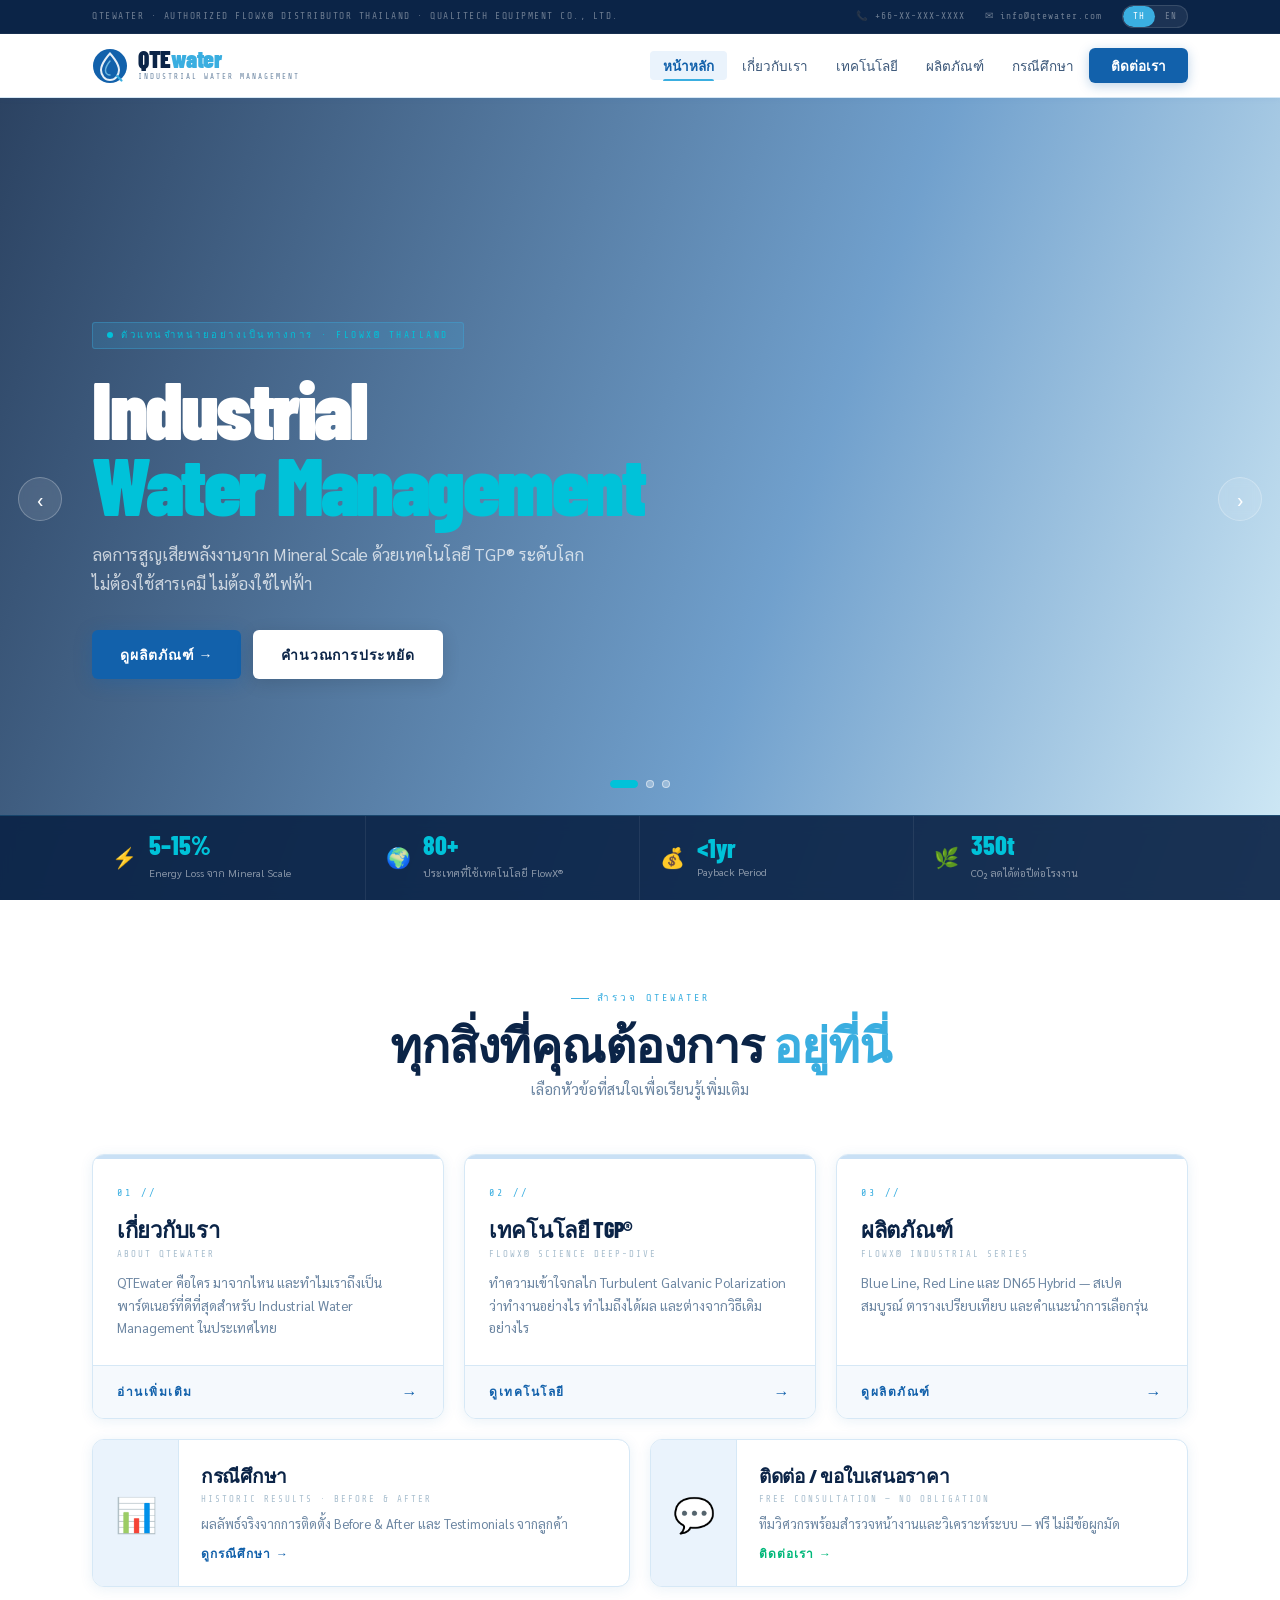
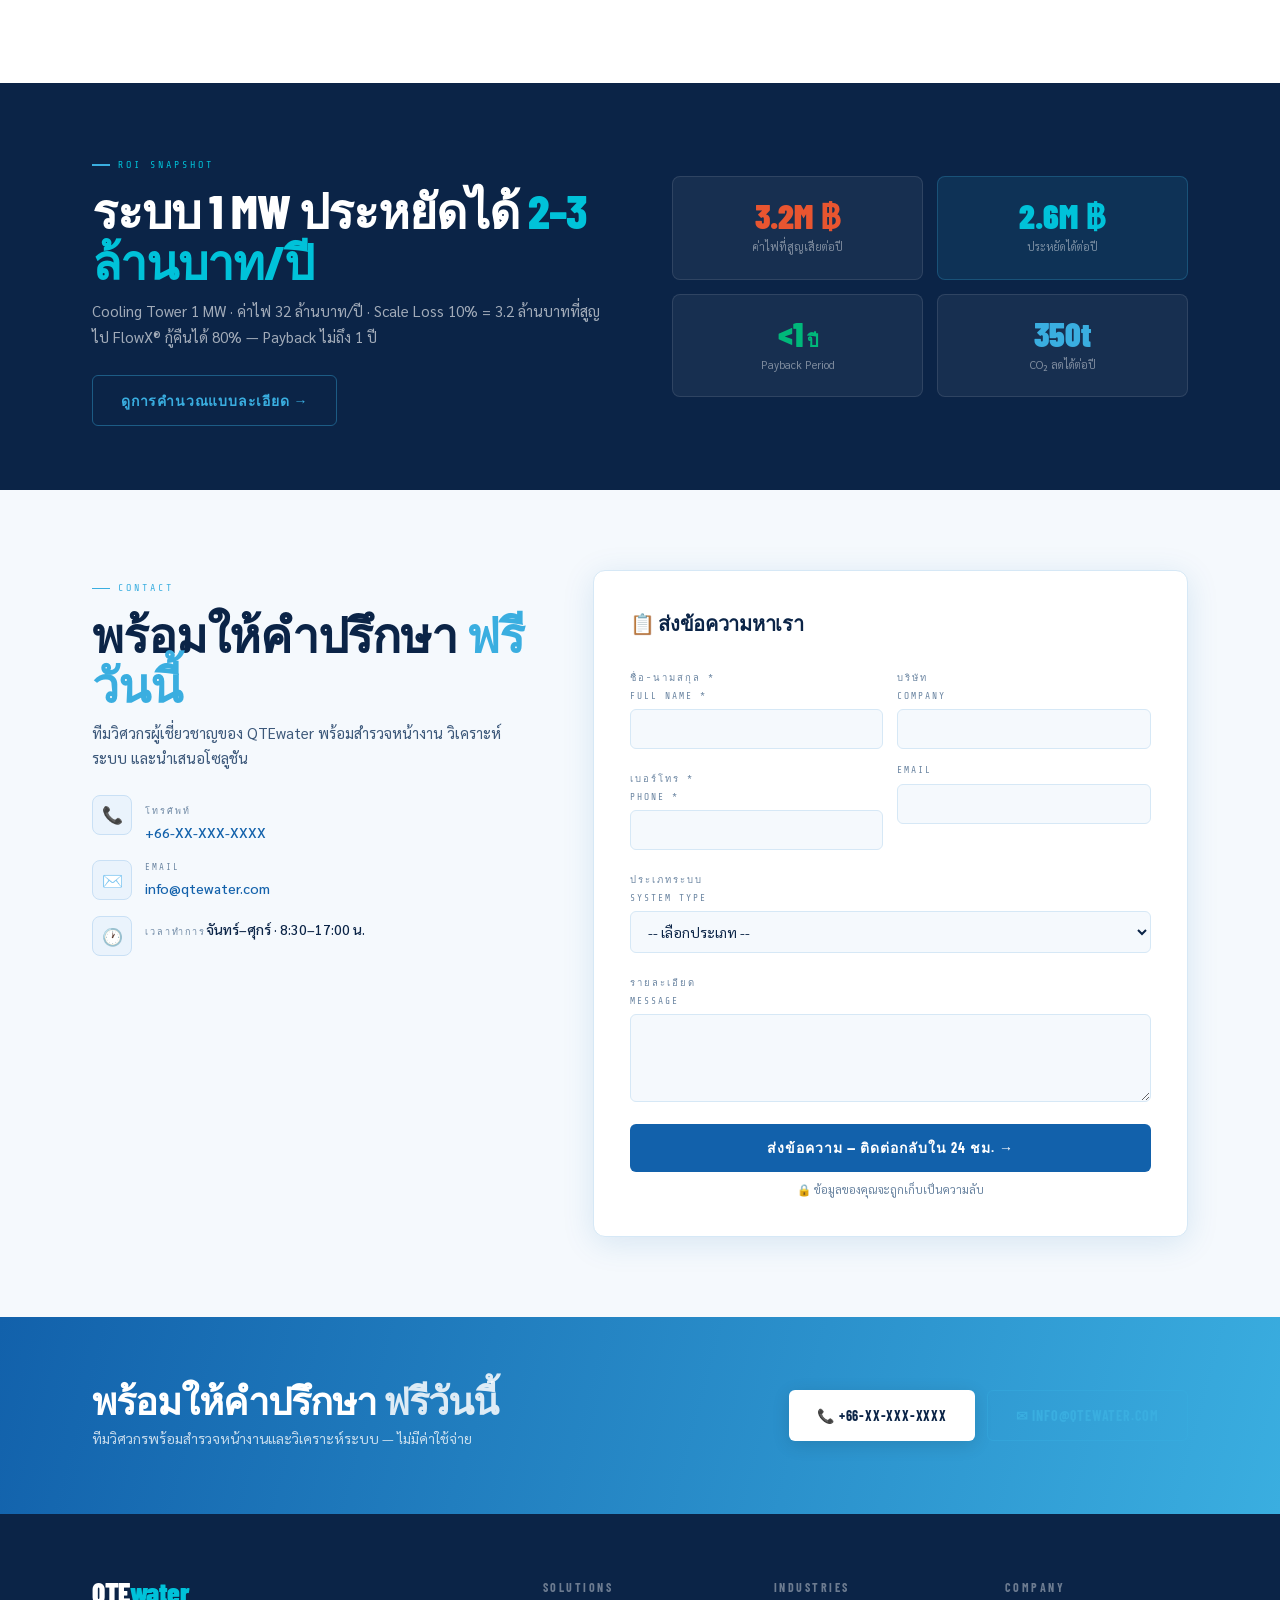
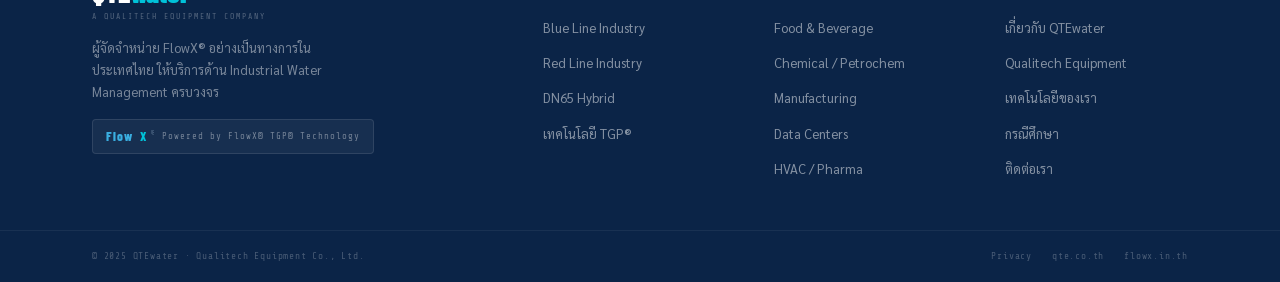
==== commit d5c393c3: "Update index.html" ====
--- a/index.html
+++ b/index.html
@@ -4,7 +4,7 @@
 <meta charset="UTF-8"><meta name="viewport" content="width=device-width, initial-scale=1.0">
 <meta name="description" content="QTEwater — Industrial Water Management Solutions. ตัวแทนจำหน่าย FlowX® อย่างเป็นทางการในประเทศไทย">
 <title>QTEwater · Industrial Water Management</title>
-<link rel="stylesheet" href="_shared/style.css">
+<link rel="stylesheet" href="style.css">
 <style>
 .hero{position:relative;overflow:hidden;height:calc(100vh - var(--topbar-height) - var(--nav-height));min-height:520px;max-height:820px;}
 .slides{position:absolute;inset:0;}
--- a/style.css
+++ b/style.css
@@ -0,0 +1,448 @@
+/* ═══════════════════════════════════════════════════════
+   QTEwater — Shared Design System
+   White + Sky Blue · Industrial · Bilingual TH/EN
+═══════════════════════════════════════════════════════ */
+
+/* ── GOOGLE FONTS ── */
+@import url('https://fonts.googleapis.com/css2?family=Barlow+Condensed:wght@300;400;600;700;800;900&family=Barlow:wght@300;400;500;600&family=Sarabun:wght@300;400;500;600;700&family=Share+Tech+Mono&display=swap');
+
+/* ── TOKENS ── */
+:root {
+  --white:      #FFFFFF;
+  --offwhite:   #F5F9FD;
+  --cloud:      #EAF3FC;
+  --ltblue:     #C9E0F5;
+  --sky:        #3AAEE0;
+  --blue:       #1261AB;
+  --navy:       #0B2447;
+  --ink:        #122340;
+  --steel:      #3C587A;
+  --grey:       #6C86A2;
+  --midgrey:    #A8BECE;
+  --rule:       #D6E8F6;
+  --cyan:       #00C2D9;
+  --green:      #00B87A;
+  --warn:       #E85530;
+  --amber:      #F59E0B;
+
+  --font-display: 'Barlow Condensed', sans-serif;
+  --font-body:    'Barlow', sans-serif;
+  --font-thai:    'Sarabun', sans-serif;
+  --font-mono:    'Share Tech Mono', monospace;
+
+  --radius:    6px;
+  --radius-lg: 12px;
+  --shadow-xs: 0 1px 6px rgba(18,97,171,.06);
+  --shadow-sm: 0 2px 14px rgba(18,97,171,.09);
+  --shadow-md: 0 6px 32px rgba(18,97,171,.13);
+  --shadow-lg: 0 16px 56px rgba(18,97,171,.17);
+  --transition: .24s cubic-bezier(.4,0,.2,1);
+
+  --nav-height: 64px;
+  --topbar-height: 34px;
+}
+
+/* ── RESET ── */
+*, *::before, *::after { margin:0; padding:0; box-sizing:border-box; }
+html { scroll-behavior:smooth; font-size:16px; }
+body {
+  background:var(--white);
+  color:var(--ink);
+  font-family:var(--font-thai);
+  line-height:1.65;
+  overflow-x:hidden;
+  padding-top:calc(var(--nav-height) + var(--topbar-height));
+}
+a { text-decoration:none; color:inherit; }
+img { display:block; max-width:100%; height:auto; }
+ul { list-style:none; }
+button { cursor:pointer; border:none; background:none; font-family:inherit; }
+input, select, textarea { font-family:var(--font-thai); }
+
+/* ── SCROLLBAR ── */
+::-webkit-scrollbar { width:4px; }
+::-webkit-scrollbar-track { background:var(--offwhite); }
+::-webkit-scrollbar-thumb { background:var(--sky); border-radius:2px; }
+
+/* ═══════════════════════════════════════════════════
+   TOPBAR
+═══════════════════════════════════════════════════ */
+.topbar {
+  position:fixed; top:0; left:0; right:0; z-index:300;
+  height:var(--topbar-height);
+  background:var(--navy);
+  display:flex; align-items:center;
+  border-bottom:1px solid rgba(255,255,255,.05);
+}
+.topbar .container {
+  display:flex; justify-content:space-between; align-items:center;
+  width:100%;
+}
+.topbar-left p {
+  font-family:var(--font-mono); font-size:9.5px; letter-spacing:1.5px;
+  color:rgba(255,255,255,.4); text-transform:uppercase;
+}
+.topbar-right { display:flex; align-items:center; gap:20px; }
+.topbar-right a {
+  font-family:var(--font-mono); font-size:9.5px; letter-spacing:1px;
+  color:rgba(255,255,255,.4); transition:color var(--transition);
+}
+.topbar-right a:hover { color:var(--cyan); }
+/* ── Lang Toggle ── */
+.lang-toggle {
+  display:flex; align-items:center;
+  background:rgba(255,255,255,.07);
+  border:1px solid rgba(255,255,255,.12);
+  border-radius:20px; overflow:hidden; cursor:pointer;
+}
+.lang-btn {
+  padding:3px 10px;
+  font-family:var(--font-mono); font-size:9px; letter-spacing:1px;
+  color:rgba(255,255,255,.4); transition:var(--transition);
+  border-radius:20px; cursor:pointer;
+}
+.lang-btn.active {
+  background:var(--sky); color:var(--white);
+}
+
+/* ═══════════════════════════════════════════════════
+   NAV
+═══════════════════════════════════════════════════ */
+.nav {
+  position:fixed; top:var(--topbar-height); left:0; right:0; z-index:200;
+  height:var(--nav-height);
+  background:rgba(255,255,255,.97);
+  backdrop-filter:blur(14px);
+  border-bottom:1px solid var(--rule);
+  box-shadow:var(--shadow-xs);
+  transition:box-shadow var(--transition);
+}
+.nav.scrolled { box-shadow:var(--shadow-sm); }
+.nav .container {
+  display:flex; align-items:center; justify-content:space-between;
+  height:100%;
+}
+/* Logo */
+.nav-logo { display:flex; align-items:center; gap:10px; flex-shrink:0; }
+.nav-logo-icon { flex-shrink:0; }
+.nav-logo-text .brand {
+  font-family:var(--font-display);
+  font-size:24px; font-weight:900; letter-spacing:-.5px;
+  color:var(--navy); line-height:1;
+}
+.nav-logo-text .brand em { color:var(--sky); font-style:normal; }
+.nav-logo-text .subbrand {
+  font-family:var(--font-mono); font-size:7.5px; letter-spacing:2px;
+  color:var(--grey); text-transform:uppercase;
+}
+/* Links */
+.nav-links {
+  display:flex; align-items:center; gap:2px;
+}
+.nav-links a {
+  font-family:var(--font-body); font-size:13.5px; font-weight:500;
+  color:var(--steel); padding:6px 13px; border-radius:4px;
+  transition:color var(--transition), background var(--transition);
+  white-space:nowrap; position:relative;
+}
+.nav-links a:hover { color:var(--blue); background:var(--cloud); }
+.nav-links a.active {
+  color:var(--blue); font-weight:600;
+  background:var(--cloud);
+}
+.nav-links a.active::after {
+  content:''; position:absolute; bottom:-1px; left:13px; right:13px;
+  height:2px; background:var(--sky); border-radius:2px 2px 0 0;
+}
+.nav-cta {
+  padding:9px 22px !important;
+  background:var(--blue) !important; color:var(--white) !important;
+  border-radius:var(--radius) !important; font-weight:600 !important;
+  box-shadow:0 3px 12px rgba(18,97,171,.28);
+  transition:background var(--transition), transform var(--transition), box-shadow var(--transition) !important;
+}
+.nav-cta:hover {
+  background:var(--sky) !important;
+  transform:translateY(-1px);
+  box-shadow:0 6px 20px rgba(18,97,171,.38) !important;
+}
+.nav-cta::after { display:none !important; }
+/* Hamburger */
+.hamburger {
+  display:none; flex-direction:column; gap:5px; padding:7px;
+  border-radius:4px; transition:background var(--transition);
+}
+.hamburger:hover { background:var(--cloud); }
+.hamburger span {
+  display:block; width:21px; height:2px;
+  background:var(--navy); border-radius:2px; transition:var(--transition);
+}
+.hamburger.open span:nth-child(1) { transform:translateY(7px) rotate(45deg); }
+.hamburger.open span:nth-child(2) { opacity:0; transform:scaleX(0); }
+.hamburger.open span:nth-child(3) { transform:translateY(-7px) rotate(-45deg); }
+/* Mobile drawer */
+.nav-drawer {
+  position:fixed; top:calc(var(--topbar-height) + var(--nav-height));
+  left:0; right:0; bottom:0; z-index:190;
+  background:var(--white);
+  padding:32px 28px;
+  transform:translateX(-100%);
+  transition:transform .32s cubic-bezier(.4,0,.2,1);
+  border-top:2px solid var(--sky);
+  overflow-y:auto;
+}
+.nav-drawer.open { transform:translateX(0); }
+.nav-drawer a {
+  display:block;
+  font-family:var(--font-display); font-size:26px; font-weight:800;
+  color:var(--navy); padding:14px 0;
+  border-bottom:1px solid var(--rule);
+  transition:color var(--transition), padding-left var(--transition);
+}
+.nav-drawer a:hover { color:var(--sky); padding-left:8px; }
+.nav-drawer a:last-child { border-bottom:none; }
+
+/* ═══════════════════════════════════════════════════
+   LAYOUT UTILITIES
+═══════════════════════════════════════════════════ */
+.container { max-width:1160px; margin:0 auto; padding:0 32px; }
+.container-sm { max-width:860px; margin:0 auto; padding:0 32px; }
+.section { padding:96px 0; }
+.section-alt { background:var(--offwhite); }
+.section-dark {
+  background:var(--navy); color:var(--white);
+}
+
+/* ── Typography ── */
+.label-tag {
+  display:inline-flex; align-items:center; gap:8px;
+  font-family:var(--font-mono); font-size:10px; letter-spacing:3px;
+  text-transform:uppercase; color:var(--sky); margin-bottom:12px;
+}
+.label-tag::before { content:''; width:18px; height:1.5px; background:var(--sky); }
+.section-dark .label-tag { color:var(--cyan); }
+.section-dark .label-tag::before { background:var(--cyan); }
+
+h1, .h1 {
+  font-family:var(--font-display);
+  font-size:clamp(36px,5.5vw,72px); font-weight:900;
+  line-height:.96; letter-spacing:-2px; color:var(--navy);
+}
+h2, .h2 {
+  font-family:var(--font-display);
+  font-size:clamp(28px,4vw,48px); font-weight:800;
+  line-height:1.05; letter-spacing:-1px; color:var(--navy);
+}
+h3, .h3 {
+  font-family:var(--font-display);
+  font-size:clamp(20px,2.5vw,26px); font-weight:700;
+  letter-spacing:-.3px; color:var(--navy);
+}
+.section-dark h1, .section-dark h2, .section-dark h3 { color:var(--white); }
+em.sky { color:var(--sky); font-style:normal; }
+em.cyan { color:var(--cyan); font-style:normal; }
+.lead { font-size:16px; color:var(--steel); line-height:1.75; }
+.section-dark .lead { color:rgba(255,255,255,.65); }
+.muted { color:var(--grey); }
+
+/* ── Buttons ── */
+.btn {
+  display:inline-flex; align-items:center; gap:8px;
+  padding:13px 28px; border-radius:var(--radius);
+  font-family:var(--font-display); font-size:14px; font-weight:700;
+  letter-spacing:.8px; text-transform:uppercase;
+  transition:var(--transition); white-space:nowrap;
+  cursor:pointer; border:none;
+}
+.btn-primary { background:var(--blue); color:var(--white); box-shadow:0 4px 18px rgba(18,97,171,.32); }
+.btn-primary:hover { background:var(--sky); transform:translateY(-2px); box-shadow:0 8px 26px rgba(18,97,171,.42); }
+.btn-outline { background:transparent; color:var(--blue); border:1.5px solid var(--blue); }
+.btn-outline:hover { background:var(--blue); color:var(--white); transform:translateY(-2px); }
+.btn-white { background:var(--white); color:var(--navy); box-shadow:0 4px 18px rgba(0,0,0,.12); }
+.btn-white:hover { background:var(--offwhite); transform:translateY(-2px); }
+.btn-ghost { background:transparent; color:var(--sky); border:1.5px solid rgba(56,174,224,.4); }
+.btn-ghost:hover { background:rgba(56,174,224,.1); border-color:var(--sky); }
+.btn-sm { padding:9px 18px; font-size:12px; }
+.btn-lg { padding:16px 36px; font-size:16px; }
+.btn-group { display:flex; gap:12px; flex-wrap:wrap; }
+
+/* ── Cards ── */
+.card {
+  background:var(--white); border:1px solid var(--rule);
+  border-radius:var(--radius-lg); box-shadow:var(--shadow-sm);
+  transition:transform var(--transition), box-shadow var(--transition), border-color var(--transition);
+  overflow:hidden;
+}
+.card:hover { transform:translateY(-6px); box-shadow:var(--shadow-md); border-color:var(--sky); }
+.card-top-accent::before {
+  content:''; display:block; height:3px;
+  background:var(--ltblue); transition:background var(--transition);
+}
+.card:hover .card-top-accent::before,
+.card-top-accent.accent-sky::before { background:var(--sky); }
+.card-body { padding:28px 24px; }
+
+/* ── Tags & Chips ── */
+.chip {
+  display:inline-block; padding:3px 10px;
+  background:var(--cloud); border:1px solid var(--ltblue);
+  border-radius:3px; font-family:var(--font-mono);
+  font-size:9.5px; letter-spacing:1px; color:var(--steel);
+}
+.chip-blue { background:var(--cloud); color:var(--blue); border-color:rgba(18,97,171,.2); }
+.chip-green { background:#EDFBF4; color:var(--green); border-color:rgba(0,184,122,.2); }
+.chip-warn  { background:#FEF3F0; color:var(--warn); border-color:rgba(232,85,48,.2); }
+.chips { display:flex; flex-wrap:wrap; gap:6px; }
+
+/* ── Divider ── */
+.divider { height:1px; background:var(--rule); margin:40px 0; }
+
+/* ── Scroll reveal ── */
+.reveal { opacity:0; transform:translateY(24px); transition:opacity .58s ease, transform .58s ease; }
+.reveal.visible { opacity:1; transform:translateY(0); }
+.reveal-delay-1 { transition-delay:.08s; }
+.reveal-delay-2 { transition-delay:.16s; }
+.reveal-delay-3 { transition-delay:.24s; }
+.reveal-delay-4 { transition-delay:.32s; }
+.reveal-delay-5 { transition-delay:.40s; }
+.reveal-left  { opacity:0; transform:translateX(-28px); transition:opacity .58s ease, transform .58s ease; }
+.reveal-right { opacity:0; transform:translateX(28px);  transition:opacity .58s ease, transform .58s ease; }
+.reveal-left.visible, .reveal-right.visible { opacity:1; transform:translateX(0); }
+
+/* ═══════════════════════════════════════════════════
+   PAGE HERO (inner pages)
+═══════════════════════════════════════════════════ */
+.page-hero {
+  background:linear-gradient(120deg, var(--navy) 0%, var(--blue) 100%);
+  padding:80px 0 72px; position:relative; overflow:hidden;
+}
+.page-hero::before {
+  content:''; position:absolute; inset:0;
+  background-image:
+    linear-gradient(rgba(255,255,255,.025) 1px, transparent 1px),
+    linear-gradient(90deg, rgba(255,255,255,.025) 1px, transparent 1px);
+  background-size:52px 52px;
+}
+.page-hero::after {
+  content:''; position:absolute;
+  top:-80px; right:-80px;
+  width:340px; height:340px; border-radius:50%;
+  background:radial-gradient(circle, rgba(56,174,224,.14) 0%, transparent 70%);
+}
+.page-hero .container { position:relative; z-index:1; }
+.page-hero-badge {
+  display:inline-flex; align-items:center; gap:8px;
+  background:rgba(255,255,255,.1); border:1px solid rgba(255,255,255,.2);
+  border-radius:3px; padding:5px 14px; margin-bottom:18px;
+  font-family:var(--font-mono); font-size:9.5px; letter-spacing:2.5px;
+  color:rgba(255,255,255,.8); text-transform:uppercase;
+}
+.page-hero h1 { color:var(--white); margin-bottom:14px; }
+.page-hero .lead { color:rgba(255,255,255,.7); max-width:560px; }
+.page-hero .breadcrumb {
+  display:flex; align-items:center; gap:6px; margin-top:28px;
+  font-family:var(--font-mono); font-size:9.5px; letter-spacing:1.5px;
+  color:rgba(255,255,255,.4); text-transform:uppercase;
+}
+.page-hero .breadcrumb a { color:rgba(255,255,255,.4); transition:color var(--transition); }
+.page-hero .breadcrumb a:hover { color:var(--cyan); }
+.page-hero .breadcrumb .sep { color:rgba(255,255,255,.2); }
+
+/* ═══════════════════════════════════════════════════
+   FOOTER
+═══════════════════════════════════════════════════ */
+.footer { background:var(--navy); }
+.footer-top { padding:64px 0 48px; border-bottom:1px solid rgba(255,255,255,.06); }
+.footer-grid {
+  display:grid; grid-template-columns:2.2fr 1fr 1fr 1fr; gap:48px;
+}
+.footer-brand .brand {
+  font-family:var(--font-display); font-size:28px; font-weight:900;
+  letter-spacing:-.5px; line-height:1; color:var(--white);
+}
+.footer-brand .brand em { color:var(--cyan); font-style:normal; }
+.footer-brand .sub {
+  font-family:var(--font-mono); font-size:8px; letter-spacing:2px;
+  color:rgba(255,255,255,.3); text-transform:uppercase; margin:4px 0 14px;
+}
+.footer-brand p { font-size:13px; color:rgba(255,255,255,.45); line-height:1.7; max-width:260px; }
+.footer-powered {
+  margin-top:16px; padding:9px 13px;
+  background:rgba(255,255,255,.05); border:1px solid rgba(255,255,255,.1);
+  border-radius:4px; display:inline-flex; align-items:center; gap:8px;
+  font-family:var(--font-mono); font-size:9px; letter-spacing:1px;
+  color:rgba(255,255,255,.4);
+}
+.footer-col h4 {
+  font-family:var(--font-display); font-size:12px; font-weight:700;
+  letter-spacing:2.5px; text-transform:uppercase;
+  color:rgba(255,255,255,.4); margin-bottom:16px;
+}
+.footer-col ul { display:flex; flex-direction:column; gap:9px; }
+.footer-col a {
+  font-size:13px; color:rgba(255,255,255,.5);
+  transition:color var(--transition);
+}
+.footer-col a:hover { color:var(--cyan); }
+.footer-bottom {
+  padding:18px 0;
+  display:flex; justify-content:space-between; align-items:center;
+  flex-wrap:wrap; gap:10px;
+}
+.footer-bottom p, .footer-bottom a {
+  font-family:var(--font-mono); font-size:9.5px; letter-spacing:.8px;
+  color:rgba(255,255,255,.25);
+}
+.footer-bottom a:hover { color:var(--cyan); }
+.footer-bottom-links { display:flex; gap:20px; }
+
+/* ═══════════════════════════════════════════════════
+   CONTACT STRIP (footer CTA)
+═══════════════════════════════════════════════════ */
+.contact-strip {
+  background:linear-gradient(105deg, var(--blue) 0%, var(--sky) 100%);
+  padding:64px 0;
+}
+.contact-strip-inner {
+  display:flex; align-items:center; justify-content:space-between;
+  gap:32px; flex-wrap:wrap;
+}
+.contact-strip h2 { color:var(--white); font-size:clamp(24px,3vw,38px); }
+.contact-strip p { color:rgba(255,255,255,.75); font-size:14px; margin-top:6px; }
+
+/* ═══════════════════════════════════════════════════
+   RESPONSIVE
+═══════════════════════════════════════════════════ */
+@media (max-width:1024px) {
+  .footer-grid { grid-template-columns:1fr 1fr; gap:32px; }
+}
+@media (max-width:768px) {
+  :root { --nav-height:60px; }
+  .nav-links { display:none; }
+  .hamburger { display:flex; }
+  .topbar-left { display:none; }
+  .container { padding:0 20px; }
+  .section { padding:64px 0; }
+  .footer-grid { grid-template-columns:1fr; gap:28px; }
+  .footer-bottom { flex-direction:column; align-items:flex-start; }
+  .contact-strip-inner { flex-direction:column; align-items:flex-start; }
+  .page-hero { padding:56px 0 50px; }
+}
+@media (max-width:480px) {
+  .container { padding:0 16px; }
+  .section { padding:48px 0; }
+  .btn-group { flex-direction:column; }
+  .btn { justify-content:center; }
+}
+
+/* ═══════════════════════════════════════════════════
+   LANGUAGE SYSTEM
+   [data-th] and [data-en] driven by JS lang toggle
+═══════════════════════════════════════════════════ */
+[data-lang] { display:none; }
+body.lang-th [data-lang="th"] { display:initial; }
+body.lang-en [data-lang="en"] { display:initial; }
+/* block elements */
+[data-lang-block] { display:none; }
+body.lang-th [data-lang-block="th"] { display:block; }
+body.lang-en [data-lang-block="en"] { display:block; }
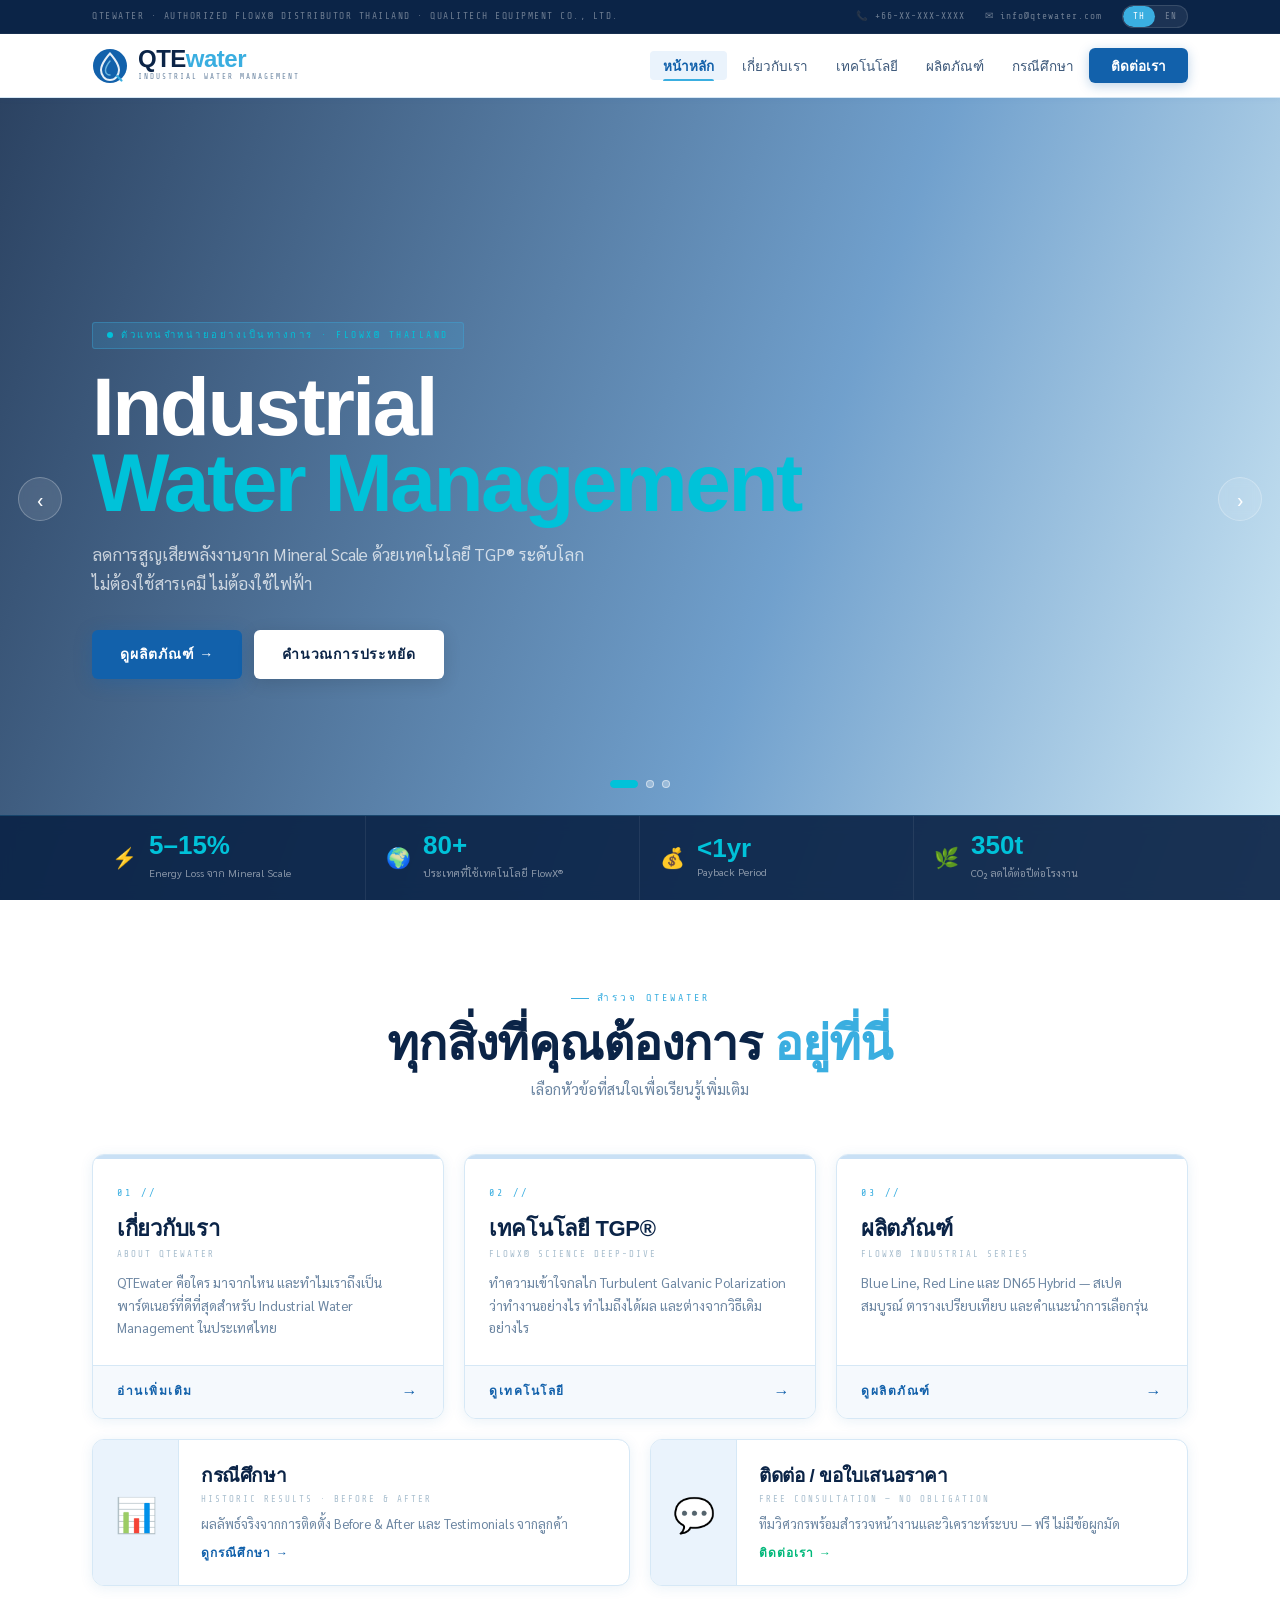
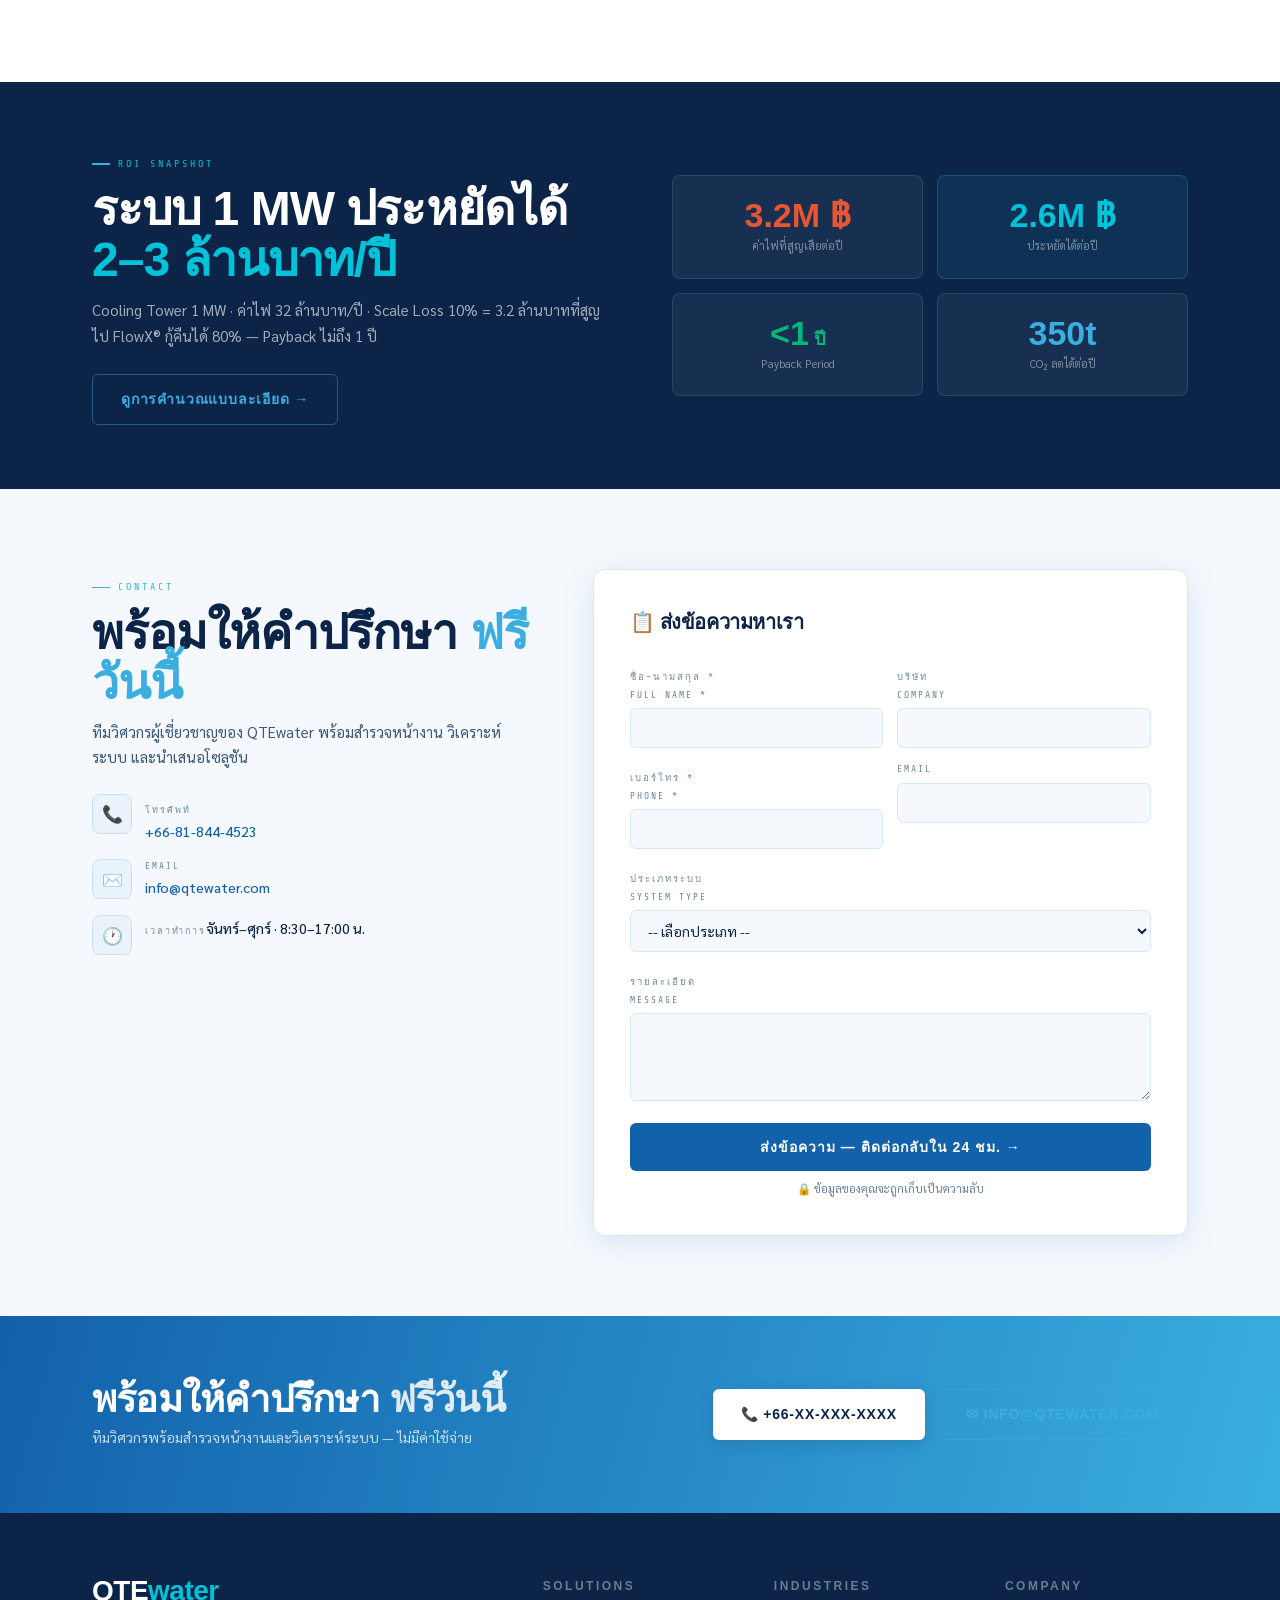
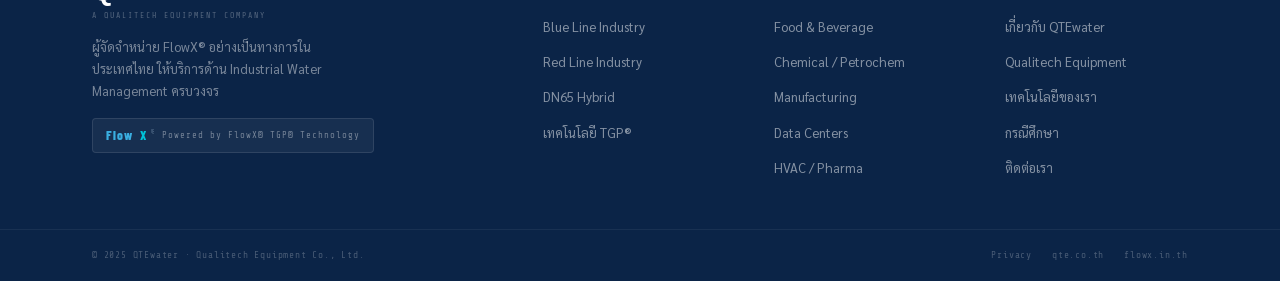
==== commit ea073d29: "new" ====
--- a/index.html
+++ b/index.html
@@ -183,7 +183,7 @@
         <h2><span data-lang="th">พร้อมให้คำปรึกษา<em class="sky"> ฟรีวันนี้</em></span><span data-lang="en">Free Consultation<em class="sky"> Today</em></span></h2>
         <p style="color:var(--steel);font-size:15px;line-height:1.7;margin-top:10px;"><span data-lang="th">ทีมวิศวกรผู้เชี่ยวชาญของ QTEwater พร้อมสำรวจหน้างาน วิเคราะห์ระบบ และนำเสนอโซลูชัน</span><span data-lang="en">QTEwater's engineering specialists are ready to survey your site, analyse your system and propose the right solution.</span></p>
         <div class="ci-list">
-          <div class="ci"><div class="ci-ico">📞</div><div class="ci-t"><div class="lbl" data-lang="th">โทรศัพท์</div><div class="lbl" data-lang="en">Phone</div><p><a href="tel:+6600000000">+66-XX-XXX-XXXX</a></p></div></div>
+          <div class="ci"><div class="ci-ico">📞</div><div class="ci-t"><div class="lbl" data-lang="th">โทรศัพท์</div><div class="lbl" data-lang="en">Phone</div><p><a href="tel:+6600000000">+66-81-844-4523</a></p></div></div>
           <div class="ci"><div class="ci-ico">✉️</div><div class="ci-t"><div class="lbl">Email</div><p><a href="mailto:info@qtewater.com">info@qtewater.com</a></p></div></div>
           <div class="ci"><div class="ci-ico">🕐</div><div class="ci-t"><div class="lbl" data-lang="th">เวลาทำการ</div><div class="lbl" data-lang="en">Hours</div><p data-lang="th">จันทร์–ศุกร์ · 8:30–17:00 น.</p><p data-lang="en">Mon–Fri · 08:30–17:00</p></div></div>
         </div>
@@ -210,7 +210,7 @@
 </section>
 
 <div id="footer-mount"></div>
-<script src="_shared/nav.js"></script>
+<script src="nav.js"></script>
 <script>
 let cur=0;const slides=document.querySelectorAll('.slide'),dots=document.querySelectorAll('.sdot');let tmr;
 function goTo(n){slides[cur].classList.remove('active');dots[cur].classList.remove('active');cur=(n+slides.length)%slides.length;slides[cur].classList.add('active');dots[cur].classList.add('active');}
--- a/style.css
+++ b/style.css
@@ -25,7 +25,7 @@
   --warn:       #E85530;
   --amber:      #F59E0B;
 
-  --font-display: 'Barlow Condensed', sans-serif;
+  --font-display: 'Barlow', sans-serif;
   --font-body:    'Barlow', sans-serif;
   --font-thai:    'Sarabun', sans-serif;
   --font-mono:    'Share Tech Mono', monospace;
@@ -226,17 +226,17 @@
 h1, .h1 {
   font-family:var(--font-display);
   font-size:clamp(36px,5.5vw,72px); font-weight:900;
-  line-height:.96; letter-spacing:-2px; color:var(--navy);
+  line-height:.96; letter-spacing:-0.02em; color:var(--navy);
 }
 h2, .h2 {
   font-family:var(--font-display);
   font-size:clamp(28px,4vw,48px); font-weight:800;
-  line-height:1.05; letter-spacing:-1px; color:var(--navy);
+  line-height:1.05; letter-spacing:-0.02em; color:var(--navy);
 }
 h3, .h3 {
   font-family:var(--font-display);
   font-size:clamp(20px,2.5vw,26px); font-weight:700;
-  letter-spacing:-.3px; color:var(--navy);
+  letter-spacing:-0.02em; color:var(--navy);
 }
 .section-dark h1, .section-dark h2, .section-dark h3 { color:var(--white); }
 em.sky { color:var(--sky); font-style:normal; }
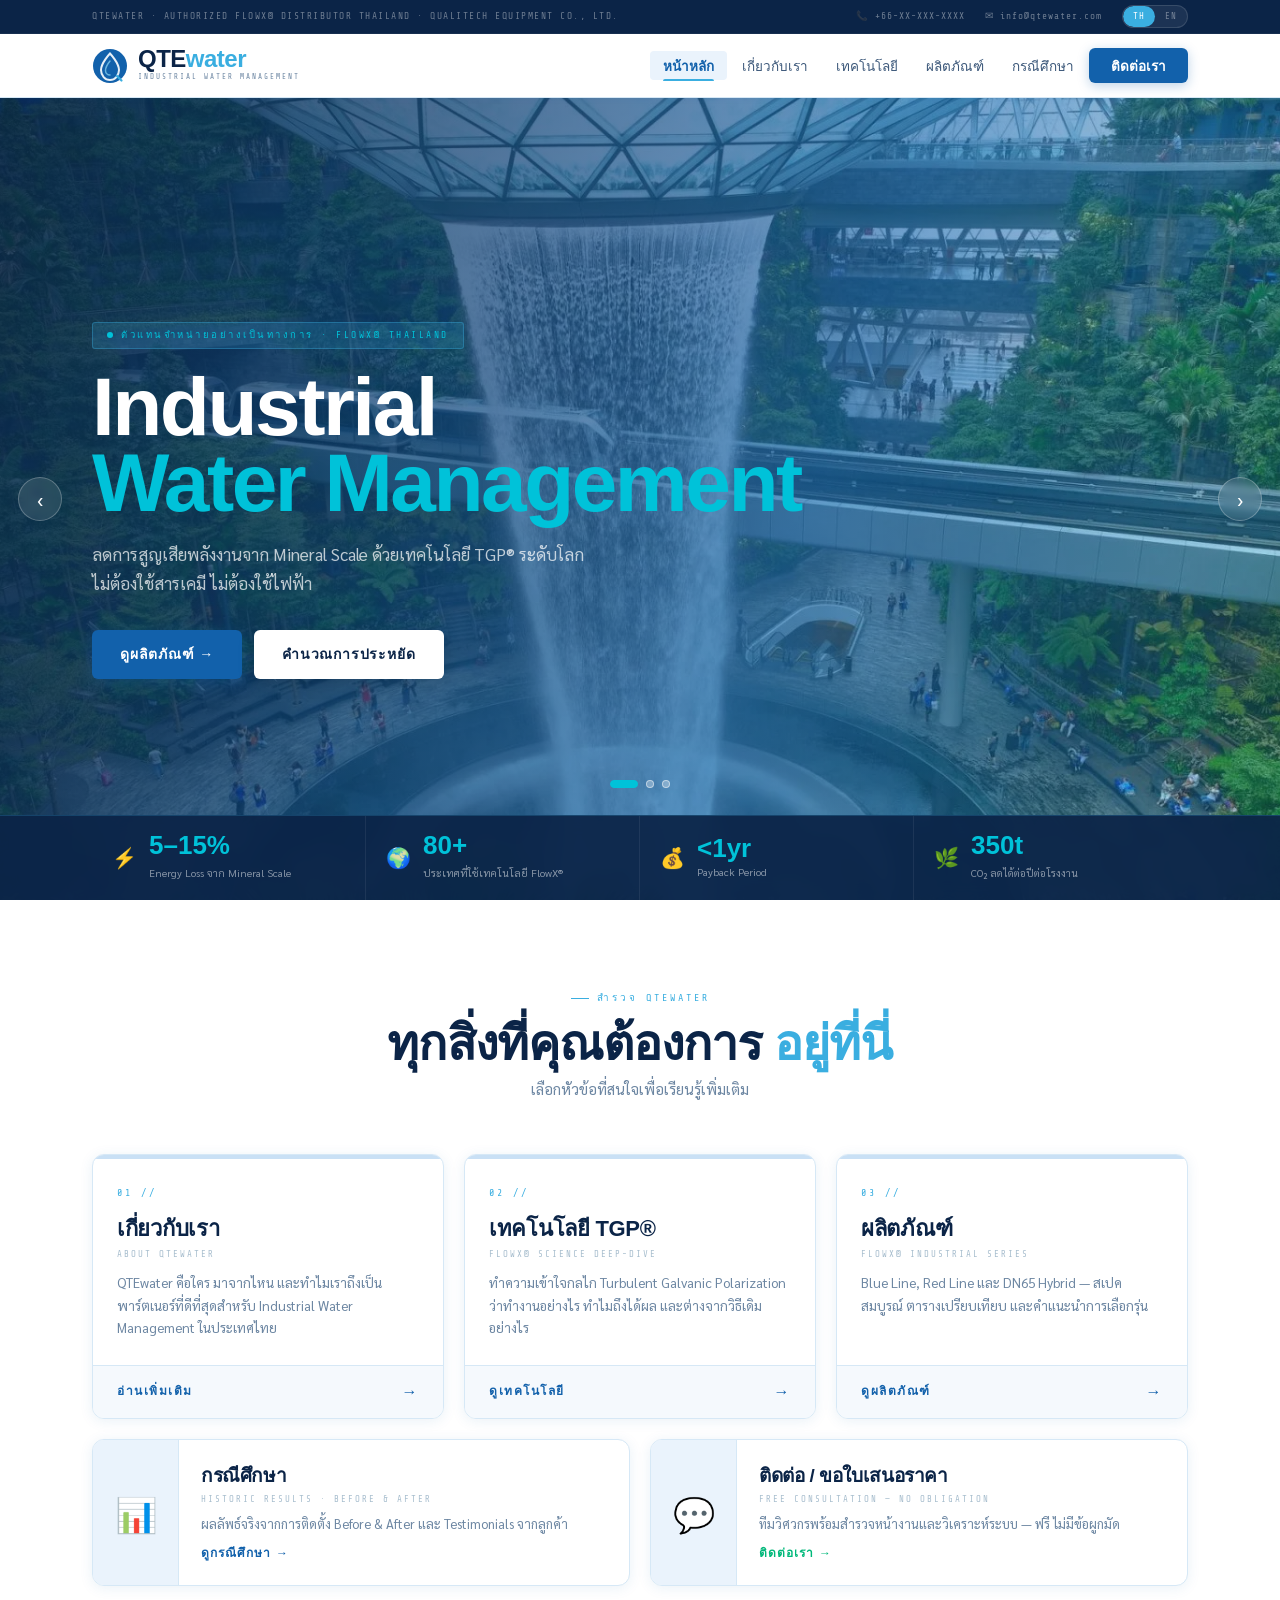
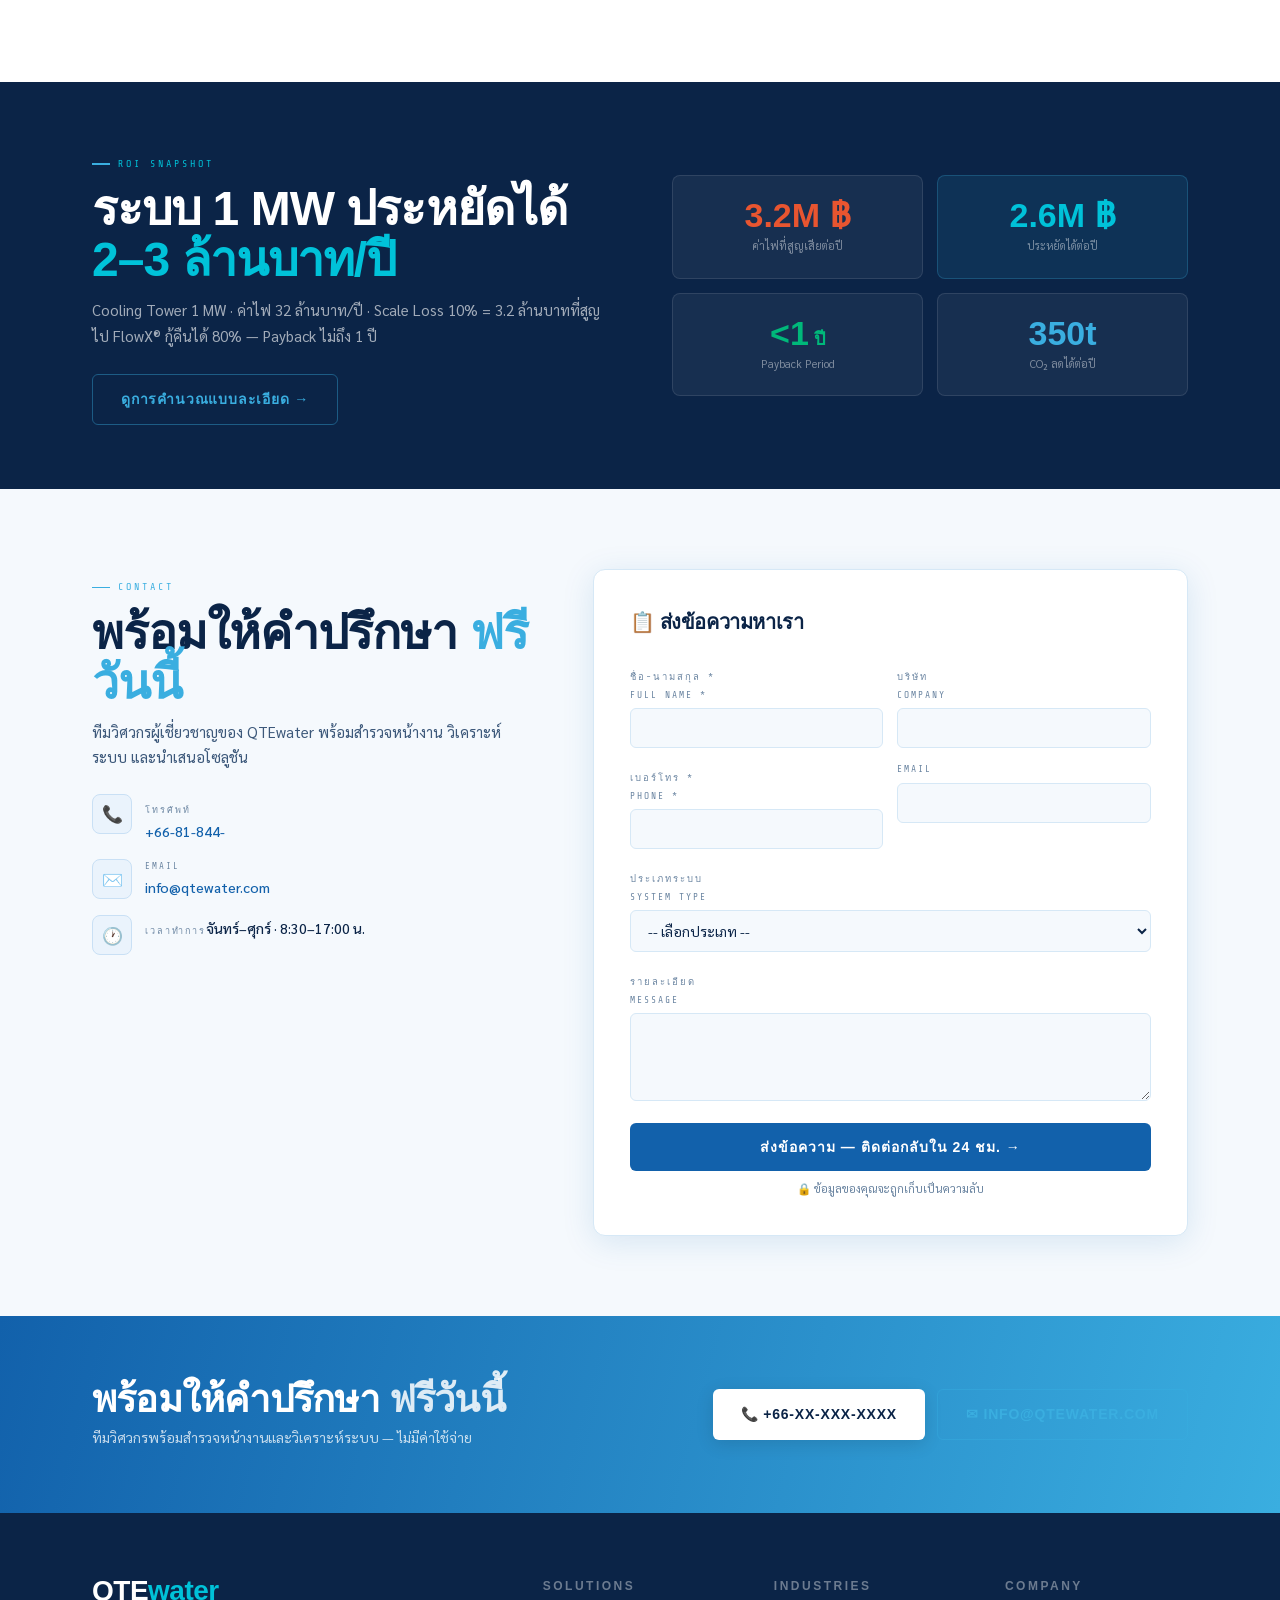
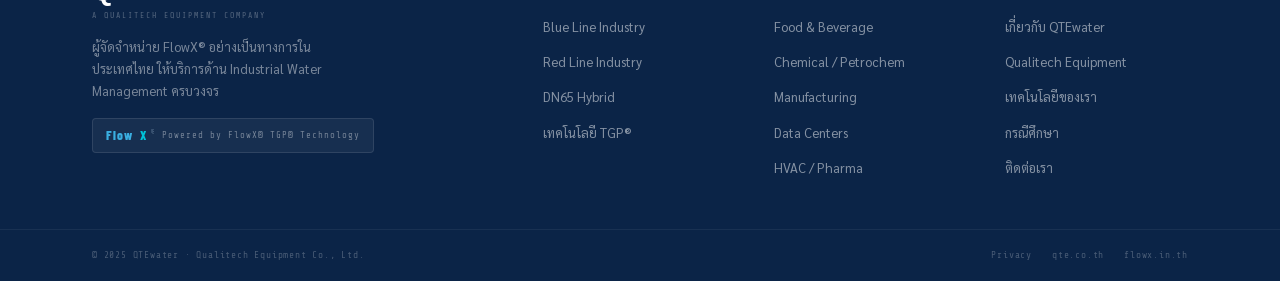
==== commit da054e47: "image" ====
--- a/index.html
+++ b/index.html
@@ -12,7 +12,7 @@
 .slide.active{opacity:1;z-index:2;}
 .slide-bg{position:absolute;inset:0;background-size:cover;background-position:center;transform:scale(1);transition:transform 8s ease;}
 .slide.active .slide-bg{transform:scale(1.05);}
-.slide:nth-child(1) .slide-bg{background:linear-gradient(110deg,rgba(11,36,71,.88) 0%,rgba(18,97,171,.6) 60%,rgba(56,174,224,.2) 100%),url('https://images.unsplash.com/photo-1581094794329-c8112a89af12?w=1600&q=80') center/cover;}
+.slide:nth-child(1) .slide-bg{background:linear-gradient(110deg,rgba(11,36,71,.88) 0%,rgba(18,97,171,.6) 60%,rgba(56,174,224,.2) 100%),url('./image/singapore-airport.png') center/cover;}
 .slide:nth-child(2) .slide-bg{background:linear-gradient(110deg,rgba(11,36,71,.85) 0%,rgba(0,180,200,.45) 100%),url('https://images.unsplash.com/photo-1504328345606-18bbc8c9d7d1?w=1600&q=80') center/cover;}
 .slide:nth-child(3) .slide-bg{background:linear-gradient(110deg,rgba(11,36,71,.88) 0%,rgba(18,97,171,.65) 100%),url('https://images.unsplash.com/photo-1565688534245-05d6b5be184a?w=1600&q=80') center/cover;}
 .slide-content{position:relative;z-index:3;width:100%;max-width:1160px;margin:0 auto;padding:0 32px;}
@@ -183,7 +183,7 @@
         <h2><span data-lang="th">พร้อมให้คำปรึกษา<em class="sky"> ฟรีวันนี้</em></span><span data-lang="en">Free Consultation<em class="sky"> Today</em></span></h2>
         <p style="color:var(--steel);font-size:15px;line-height:1.7;margin-top:10px;"><span data-lang="th">ทีมวิศวกรผู้เชี่ยวชาญของ QTEwater พร้อมสำรวจหน้างาน วิเคราะห์ระบบ และนำเสนอโซลูชัน</span><span data-lang="en">QTEwater's engineering specialists are ready to survey your site, analyse your system and propose the right solution.</span></p>
         <div class="ci-list">
-          <div class="ci"><div class="ci-ico">📞</div><div class="ci-t"><div class="lbl" data-lang="th">โทรศัพท์</div><div class="lbl" data-lang="en">Phone</div><p><a href="tel:+6600000000">+66-81-844-4523</a></p></div></div>
+          <div class="ci"><div class="ci-ico">📞</div><div class="ci-t"><div class="lbl" data-lang="th">โทรศัพท์</div><div class="lbl" data-lang="en">Phone</div><p><a href="tel:+6600000000">+66-81-844-</a></p></div></div>
           <div class="ci"><div class="ci-ico">✉️</div><div class="ci-t"><div class="lbl">Email</div><p><a href="mailto:info@qtewater.com">info@qtewater.com</a></p></div></div>
           <div class="ci"><div class="ci-ico">🕐</div><div class="ci-t"><div class="lbl" data-lang="th">เวลาทำการ</div><div class="lbl" data-lang="en">Hours</div><p data-lang="th">จันทร์–ศุกร์ · 8:30–17:00 น.</p><p data-lang="en">Mon–Fri · 08:30–17:00</p></div></div>
         </div>
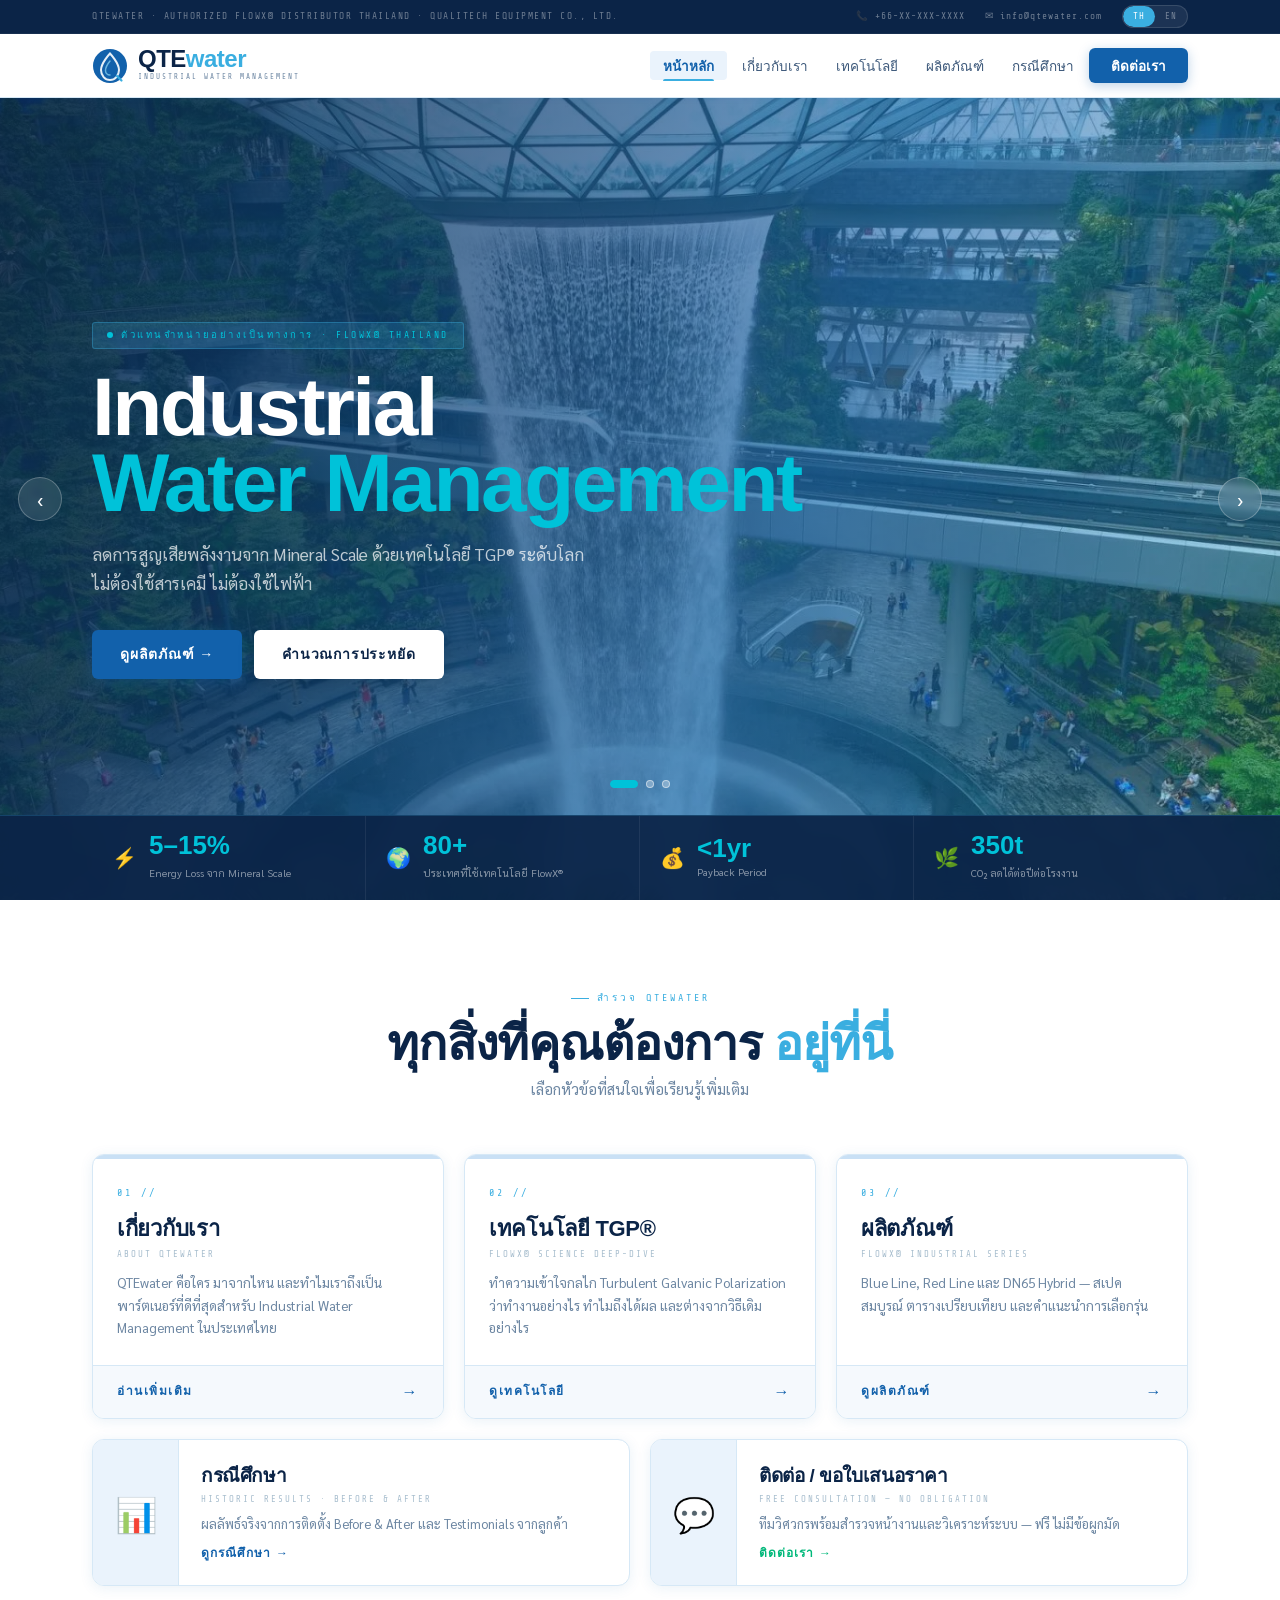
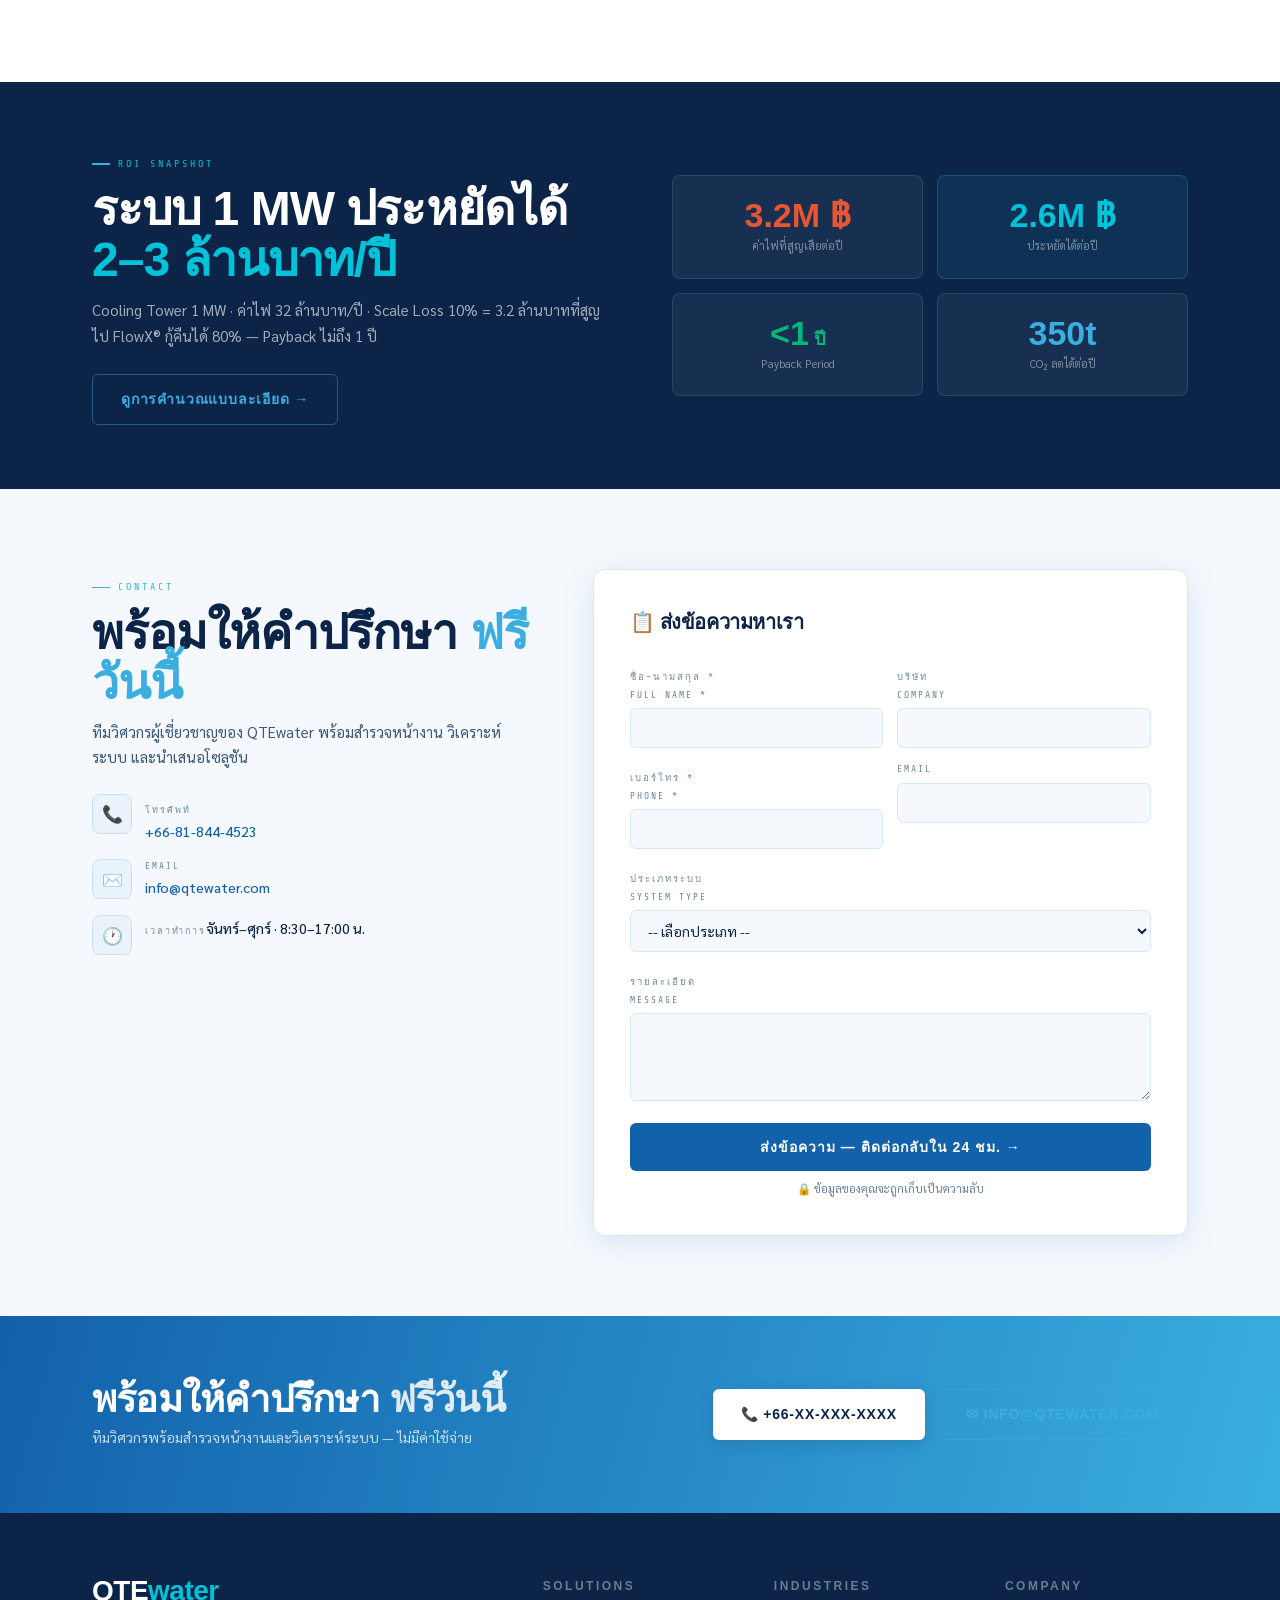
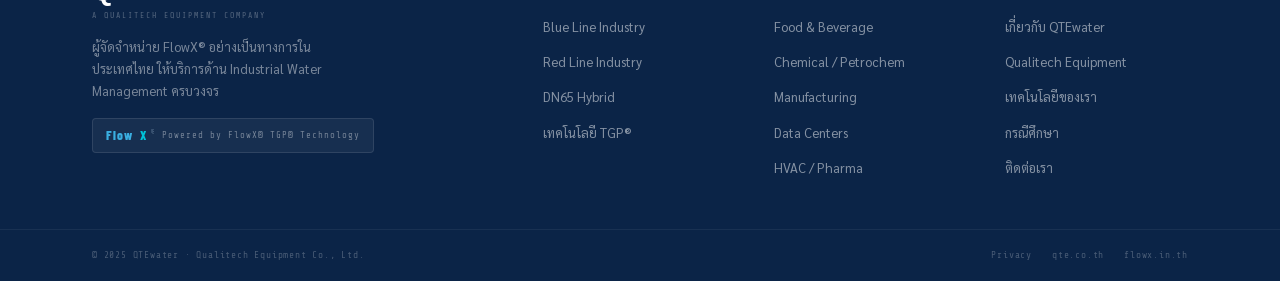
==== commit 8063fa76: "phone" ====
--- a/index.html
+++ b/index.html
@@ -183,7 +183,7 @@
         <h2><span data-lang="th">พร้อมให้คำปรึกษา<em class="sky"> ฟรีวันนี้</em></span><span data-lang="en">Free Consultation<em class="sky"> Today</em></span></h2>
         <p style="color:var(--steel);font-size:15px;line-height:1.7;margin-top:10px;"><span data-lang="th">ทีมวิศวกรผู้เชี่ยวชาญของ QTEwater พร้อมสำรวจหน้างาน วิเคราะห์ระบบ และนำเสนอโซลูชัน</span><span data-lang="en">QTEwater's engineering specialists are ready to survey your site, analyse your system and propose the right solution.</span></p>
         <div class="ci-list">
-          <div class="ci"><div class="ci-ico">📞</div><div class="ci-t"><div class="lbl" data-lang="th">โทรศัพท์</div><div class="lbl" data-lang="en">Phone</div><p><a href="tel:+6600000000">+66-81-844-</a></p></div></div>
+          <div class="ci"><div class="ci-ico">📞</div><div class="ci-t"><div class="lbl" data-lang="th">โทรศัพท์</div><div class="lbl" data-lang="en">Phone</div><p><a href="tel:+66818444523">+66-81-844-4523</a></p></div></div>
           <div class="ci"><div class="ci-ico">✉️</div><div class="ci-t"><div class="lbl">Email</div><p><a href="mailto:info@qtewater.com">info@qtewater.com</a></p></div></div>
           <div class="ci"><div class="ci-ico">🕐</div><div class="ci-t"><div class="lbl" data-lang="th">เวลาทำการ</div><div class="lbl" data-lang="en">Hours</div><p data-lang="th">จันทร์–ศุกร์ · 8:30–17:00 น.</p><p data-lang="en">Mon–Fri · 08:30–17:00</p></div></div>
         </div>
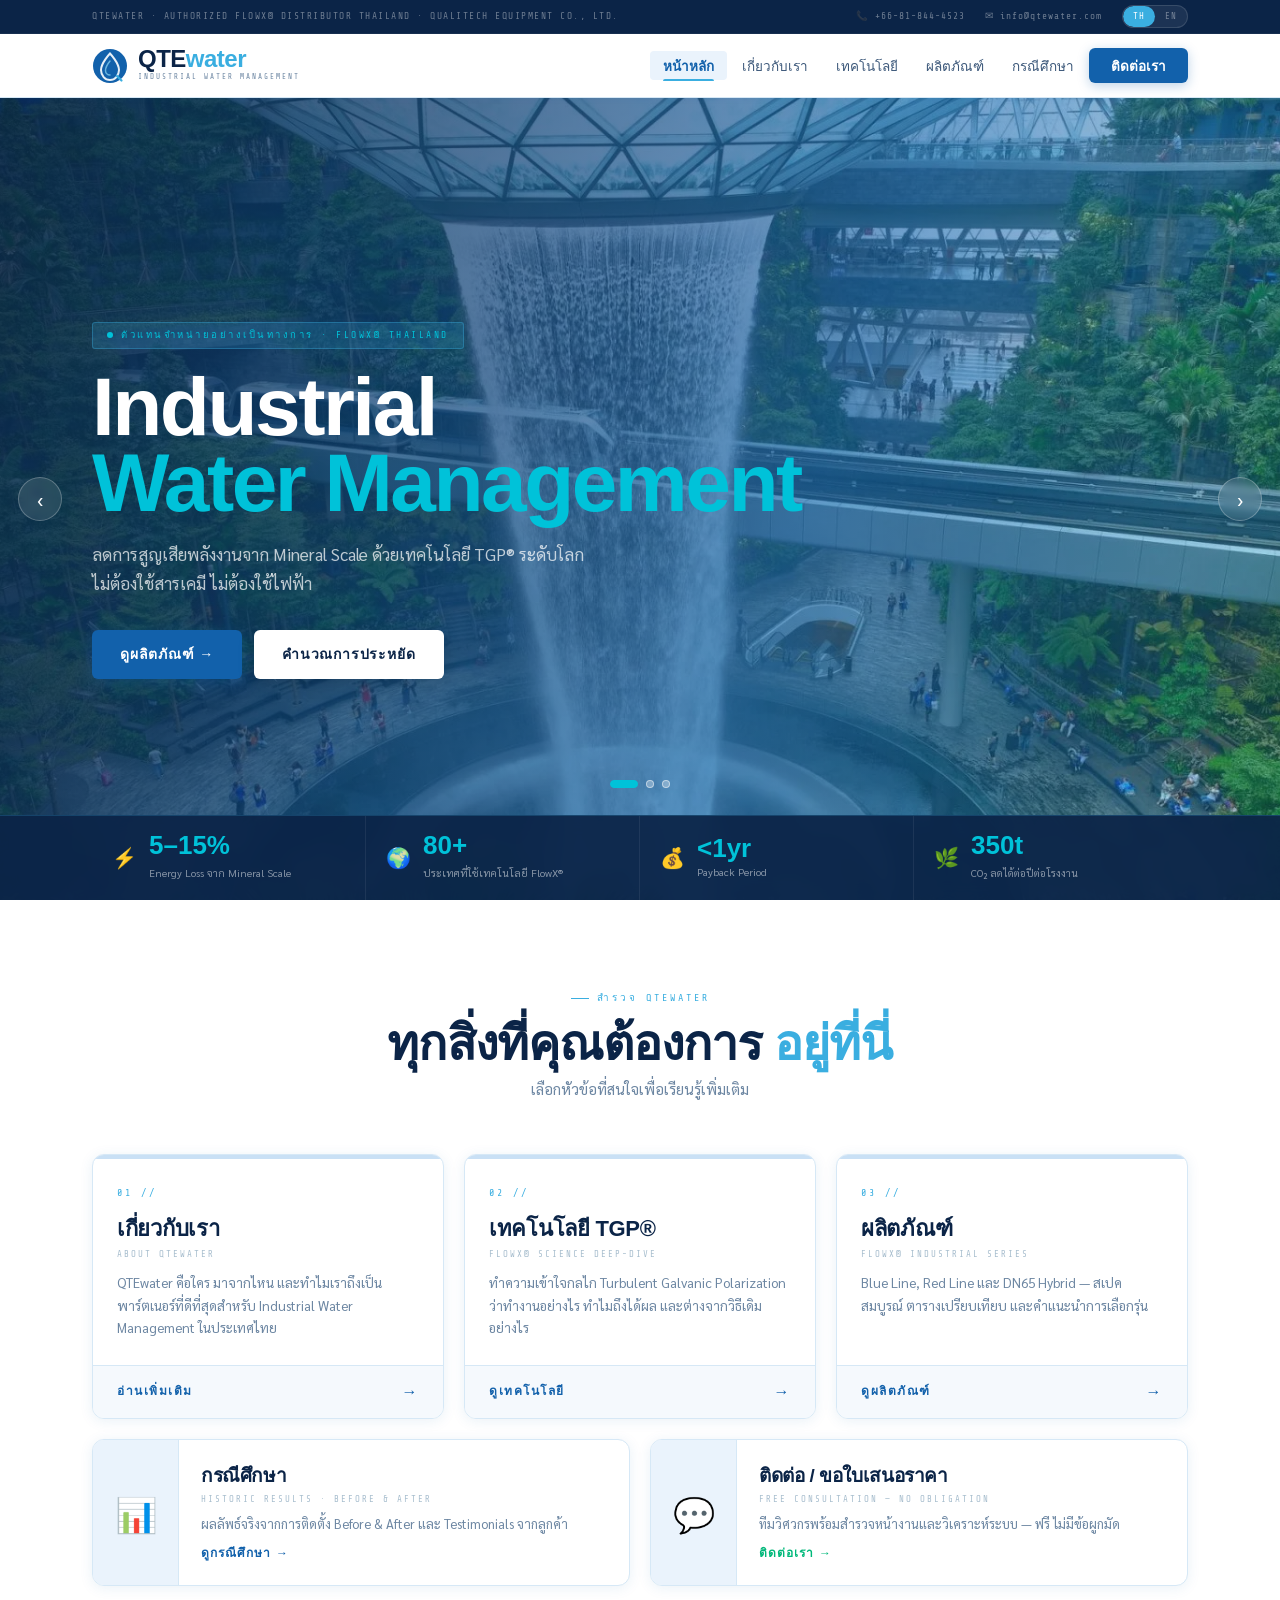
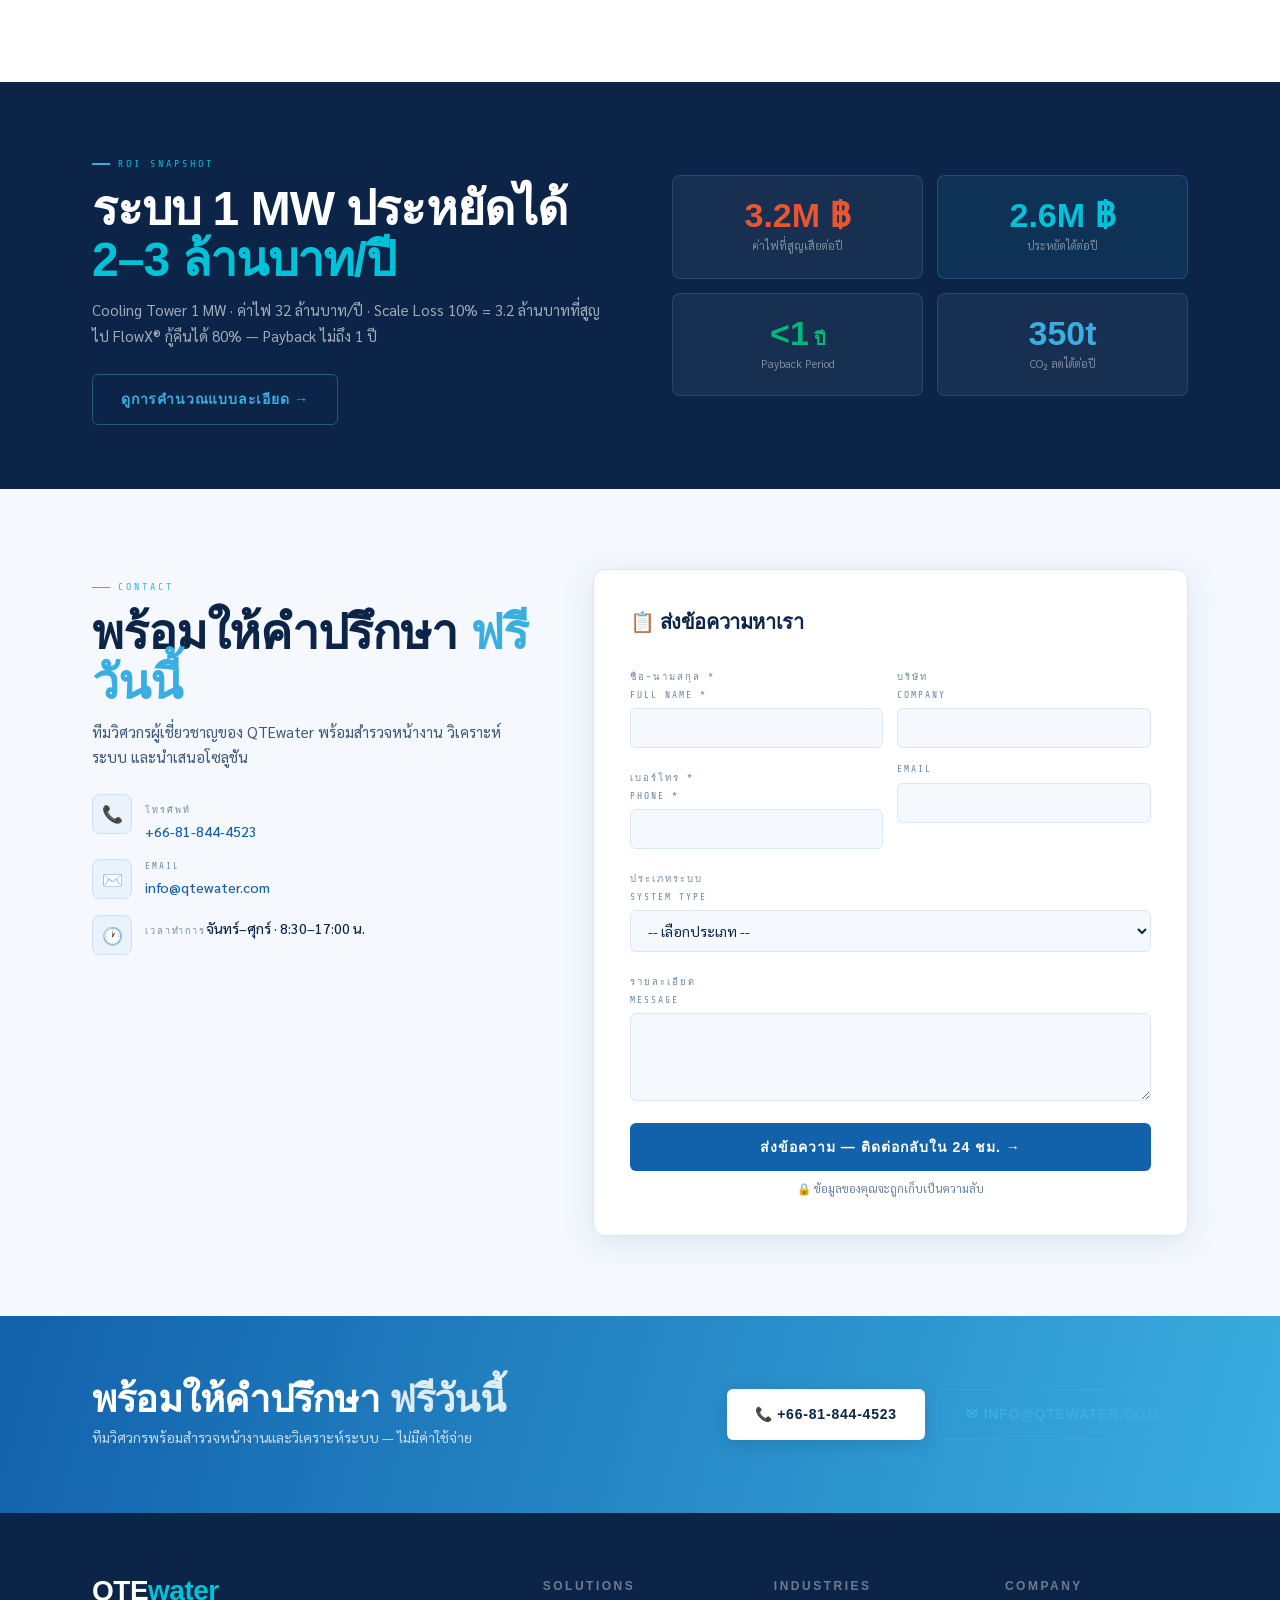
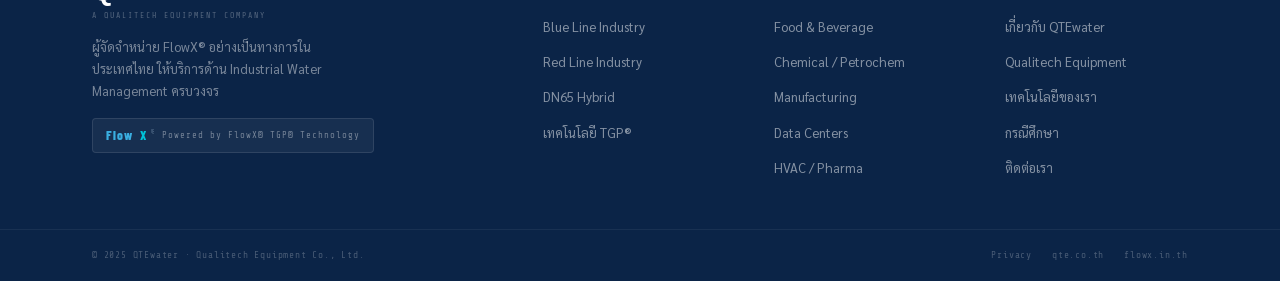
==== commit fd3d872c: "number" ====
--- a/index.html
+++ b/index.html
@@ -183,7 +183,7 @@
         <h2><span data-lang="th">พร้อมให้คำปรึกษา<em class="sky"> ฟรีวันนี้</em></span><span data-lang="en">Free Consultation<em class="sky"> Today</em></span></h2>
         <p style="color:var(--steel);font-size:15px;line-height:1.7;margin-top:10px;"><span data-lang="th">ทีมวิศวกรผู้เชี่ยวชาญของ QTEwater พร้อมสำรวจหน้างาน วิเคราะห์ระบบ และนำเสนอโซลูชัน</span><span data-lang="en">QTEwater's engineering specialists are ready to survey your site, analyse your system and propose the right solution.</span></p>
         <div class="ci-list">
-          <div class="ci"><div class="ci-ico">📞</div><div class="ci-t"><div class="lbl" data-lang="th">โทรศัพท์</div><div class="lbl" data-lang="en">Phone</div><p><a href="tel:+66818444523">+66-81-844-4523</a></p></div></div>
+          <div class="ci"><div class="ci-ico">📞</div><div class="ci-t"><div class="lbl" data-lang="th">โทรศัพท์</div><div class="lbl" data-lang="en">Phone</div><p><a href="tel:+66-81-844-4523">+66-81-844-4523</a></p></div></div>
           <div class="ci"><div class="ci-ico">✉️</div><div class="ci-t"><div class="lbl">Email</div><p><a href="mailto:info@qtewater.com">info@qtewater.com</a></p></div></div>
           <div class="ci"><div class="ci-ico">🕐</div><div class="ci-t"><div class="lbl" data-lang="th">เวลาทำการ</div><div class="lbl" data-lang="en">Hours</div><p data-lang="th">จันทร์–ศุกร์ · 8:30–17:00 น.</p><p data-lang="en">Mon–Fri · 08:30–17:00</p></div></div>
         </div>
